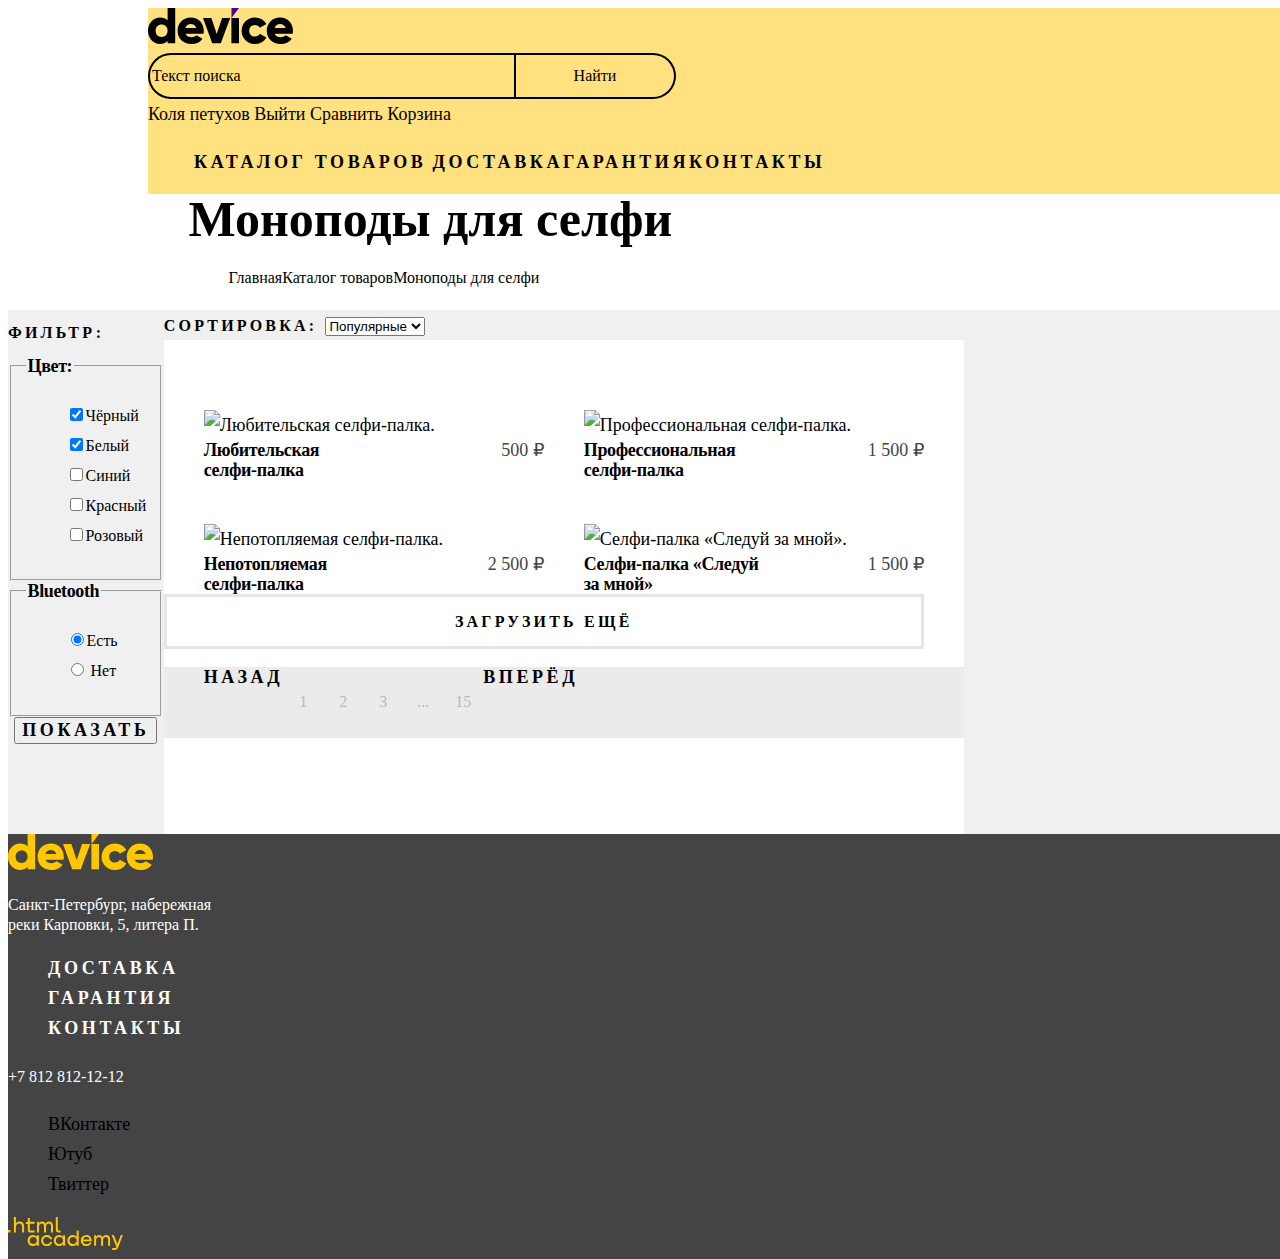
==== catalog.html @ e3b11555 "исправляет ошибки" ====
<!DOCTYPE html>
<html lang="ru">

  <head>
    <meta charset="utf-8">
    <title>HTML Academy: Девайс</title>
    <link rel="stylesheet" href="styles/styles.css">
  </head>

  <body>

    <!-- Шапка -->
    <header class="page_header container">
      <a href="#">
        <img class="navigation_page_logo" alt="Логотип Девайс." src="image/logo_device.svg" width="145" height="36">
      </a>

      <form class="search_form" action="https://echo.htmlacademy.ru/" method="post">
        <label>
          <input class="text_search" type="text" name="text_search" placeholder="Текст поиска">
        </label>
        <button class="button_search" type="submit">
          Найти
        </button>
      </form>

      <a href="#">
        Коля петухов
      </a>
      <button class="navigation_item_link" type="button">
        Выйти
      </button>
      <a href="#">
        Сравнить
      </a>
      <button class="navigation_item_link" type="button">
        Корзина
      </button>

      <!-- Навигация -->
      <nav class="navigation">
        <ul class="submenu_list">
          <li>
            <button class="catalog_button" type="button">
              Каталог товаров
            </button>
            <ul class="submenu_list_two">
              <li>
                <a href="#">
                  Виртуальная реальность
                </a>
              </li>
              <li>
                <a href="#">
                  Моноподы для cелфи
                </a>
              </li>
              <li>
                <a href="#">
                  Экшн-камеры
                </a>
              </li>
              <li>
                <a href="#">
                  Фитнес-браслеты
                </a>
              </li>
              <li>
                <a href="#">
                  Умные часы
                </a>
              </li>
              <li>
                <a href="#">
                  Квадрокоптеры
                </a>
              </li>
            </ul>
          </li>

          <li>
            <a class="submenu_item_link" href="#">
              Доставка
            </a>
          </li>

          <li>
            <a class="submenu_item_link" href="#">
              Гарантия
            </a>
          </li>

          <li>
            <a class="submenu_item_link" href="#">
              Контакты
            </a>
          </li>
        </ul>
      </nav>
    </header>

    <main class="main_conainer_catalog">
      <!-- Хлебные крошки-->
      <header class="breadcrumbs_catalog">
        <h1 class="visually_hidden">
          Каталог товаров
        </h1>
        <h2 class="title_raleway">
          Моноподы для селфи
        </h2>

        <ul class="breadcrumbs">
          <li class="breadcrumbs_item">
            <a class="breadcrumbs_item_link" href="#">
              Главная
            </a>
          </li>

          <li class="breadcrumbs_item">
            <a class="breadcrumbs_item_link" href="#">
              Каталог товаров
            </a>
          </li>

          <li class="breadcrumbs_item">
            <a class="breadcrumbs_item_link" href="#">
              Моноподы для селфи
            </a>
          </li>
        </ul>
      </header>

      <div class="flex_container">
        <section>
          <h2 class="select_sorting_title">
            Фильтр:
          </h2>
          <form action="https://echo.htmlacademy.ru/" method="get">
            <!-- Цвет -->
            <fieldset class="catalog_filter">
              <legend class="catalog_filter_title">
                Цвет:
              </legend>
              <ul class="catalog_filter_list">
                <li class="catalog_filter_item">
                  <label class="control">
                    <input type="checkbox" name="black" checked>Чёрный
                  </label>
                </li>

                <li class="catalog_filter_item">
                  <label class="control">
                    <input type="checkbox" name="white" checked>Белый
                  </label>
                </li>

                <li class="catalog_filter_item">
                  <label class="control">
                    <input type="checkbox" name="blue">Синий
                  </label>
                </li>

                <li class="catalog_filter_item">
                  <label class="control">
                    <input type="checkbox" name="red">Красный
                  </label>
                </li>

                <li class="catalog_filter_item">
                  <label class="control">
                    <input type="checkbox" name="pink">Розовый
                  </label>
                </li>
              </ul>
            </fieldset>

            <!-- Bluetooth -->
            <fieldset class="catalog_filter">
              <legend class="catalog_filter_title">
                Bluetooth
              </legend>

              <ul class="catalog_filter_list">
                <li class="catalog_filter_item">
                  <label class="control">
                    <input type="radio" name="bluetooth" value="yes" checked>Есть
                  </label>
                </li>

                <li class="catalog_filter_item">
                  <label class="control">
                    <input type="radio" name="bluetooth" value="no">
                    Нет
                  </label>
                </li>
              </ul>
            </fieldset>

            <!--кнопка-->
            <div class="button">
              <button class="button" type="submit">
                Показать
              </button>
            </div>
          </form>
        </section>

        <section class="container_sorting">
          <h2 class="visually_hidden">
            Сортировка
          </h2>
          <label class="select_sorting_title">
            Сортировка:
          </label>
          <select class="select_sorting">
            <option value="popular">
              Популярные
            </option>
            <option value="cheap ">
              Дешёвые
            </option>
            <option value="expensive">
              Дорогие
            </option>
          </select>

          <div class="background_container">
            <ul class="product_list">
              <li>
                <img class="selfie_stick_img" src="image/product_1.jpg" width="360" height="380"
                  alt="Любительская селфи-палка.">
                <br>
                <div class="container_text_product">
                  <a class="product_card_link" href="#">
                    <b>
                      Любительская
                      <br>
                      селфи-палка
                    </b>
                  </a>
                  <p class="description_price">
                    500 ₽
                  </p>
                </div>
              </li>

              <li>
                <img class="profi_selfie_stick_img" src="image/product_2.jpg" width="360" height="380"
                  alt="Профессиональная селфи-палка.">
                <br>
                <div class="container_text_product">
                  <a class="product_card_link" href="#">
                    <b>
                      Профессиональная
                      <br>
                      селфи-палка
                    </b>
                  </a>
                  <p class="description_price">
                    1 500 ₽
                  </p>
                </div>
              </li>

              <li>
                <img class="waterproof_selfie_stick_img" src="image/product_3.jpg" width="360" height="380"
                  alt="Непотопляемая селфи-палка.">
                <br>
                <div class="container_text_product">
                  <a class="product_card_link" href="#">
                    <b>
                      Непотопляемая
                      <br>
                      селфи-палка
                    </b>
                  </a>
                  <p class="description_price">
                    2 500 ₽
                  </p>
                </div>
              </li>

              <li>
                <img class="follow_selfie_stick_img" src="image/product_4.jpg" width="360" height="380"
                  alt="Селфи-палка «Следуй за мной».">
                <br>
                <div class="container_text_product">
                  <a class="product_card_link" href="#">
                    <b>
                      Селфи-палка «Следуй
                      <br>
                      за мной»
                    </b>
                  </a>
                  <p class="description_price">
                    1 500 ₽
                  </p>
                </div>
              </li>
            </ul>

            <button class="button_catalog" type="button">
              Загрузить ещё
            </button>


            <ul class="pagination">
              <li class="pagination_item">
                <a class="pagination_button pagination_button_last" href="#">
                  <span>
                    Назад
                  </span>
                </a>
              </li>
              <li class="pagination_item pagination_item_number">
                <a class="pagination_link">
                  1
                </a>
              </li>
              <li class="pagination_item pagination_item_number ">
                <a class="pagination_link" href="#">
                  2
                </a>
              </li>
              <li class="pagination_item pagination_item_number">
                <a class="pagination_link" href="#">
                  3
                </a>
              </li>
              <li class="pagination_item pagination_item_number">
                <a class="pagination_link" href="#">
                  ...
                </a>
              </li>
              <li class="pagination_item pagination_item_number">
                <a class="pagination_link" href="#">
                  15
                </a>
              </li>
              <li class="pagination_item">
                <a class="pagination_button pagination_button_next" href="#">
                  <span>
                    Вперёд
                  </span>
                </a>
              </li>
            </ul>
          </div>
        </section>
      </div>
    </main>

    <footer class="footer">
      <a href="#">
        <img class="navigation_page_logo" alt="Логотип Девайс." src="image/logo_device_footer.svg" width="145"
          height="36">
      </a>
      <section>
        <h2 class="visually_hidden">
          Местоположение
        </h2>
        <p class="contacts_address">
          Санкт-Петербург, набережная
          <br>
          реки Карповки, 5, литера П.
        </p>
      </section>

      <section>
        <h2 class="visually_hidden">
          Навигация
        </h2>
        <ul class="footer_list">
          <li>
            <a class="footer_navigation_link" href="#">
              Доставка
            </a>
          </li>
          <li>
            <a class="footer_navigation_link" href="#">
              Гарантия
            </a>
          </li>
          <li>
            <a class="footer_navigation_link" href="#">
              Контакты
            </a>
          </li>
        </ul>
      </section>

      <section>
        <h2 class="visually_hidden">
          Телефон
        </h2>
        <address>
          <a class="contacts_address" href="tel:+78128121212">
            +7 812 812-12-12
          </a>
        </address>
      </section>

      <section class="footer_social">
        <h2 class="visually_hidden">
          Социальные сети
        </h2>
        <ul class="social_list">
          <li>
            <a href="#">
              <span>
                ВКонтакте
              </span>
            </a>
          </li>

          <li>
            <a href="#">
              <span>
                Ютуб
              </span>
            </a>
          </li>

          <li>
            <a href="#">
              <span>
                Твиттер
              </span>
            </a>
          </li>
        </ul>
      </section>

      <section class="footer_logo">
        <h2 class="visually_hidden">
          Логотип html академии
        </h2>
        <a class="footer_logo_link" href="https://htmlacademy.ru/">
          <svg width="115" height="33" viewBox="0 0 115 33" fill="none" xmlns="http://www.w3.org/2000/svg">
            <path
              d="M0 12.9v2.6h2.5v-2.6H0ZM11.6 4.5c-1.6 0-2.8.7-3.6 1.7h-.1V0h-2v15.5h2v-5.3c0-2.1 1.3-3.6 3.3-3.6 1.8 0 2.9 1.4 2.9 3.2v5.7h2V9.4c.1-3-1.8-4.9-4.5-4.9ZM26.6 4.8h-4.8V1.1h-2v3.8h-1.9v2h1.9v6c0 1.7 1 2.7 2.7 2.7h4.1v-2h-3.7c-.7 0-1.1-.4-1.1-1.1V6.8h4.8v-2ZM41.1 4.6c-1.6 0-2.9.8-3.5 2.1h-.1a3.7 3.7 0 0 0-3.4-2.1c-1.4 0-2.5.8-3.1 1.8h-.1V4.8H29v10.6h2V10c0-2 1-3.5 2.6-3.5 1.5 0 2.4 1 2.4 2.6v6.3h2V9.8c0-2.4 1.4-3.3 2.6-3.3 1.5 0 2.4 1 2.4 2.6v6.3h2V8.9c.1-2.5-1.4-4.3-3.9-4.3ZM47.8 12.7c0 1.7 1 2.7 2.8 2.7h2v-2h-1.7c-.7 0-1.1-.4-1.1-1.1V0h-2v12.7ZM28.9 19.7a4.9 4.9 0 0 0-3.9-1.8c-3.1 0-5.4 2.3-5.4 5.6s2.3 5.6 5.4 5.6c1.8 0 3-.8 3.8-1.9h.1v1.6h2V18.2h-2v1.5Zm-3.6 7.4a3.5 3.5 0 0 1-3.6-3.6c0-2 1.4-3.6 3.6-3.6s3.6 1.6 3.6 3.6c0 1.9-1.4 3.6-3.6 3.6ZM44.2 22c-.5-2.4-2.6-4.1-5.4-4.1a5.4 5.4 0 0 0-5.6 5.6c0 3.1 2.2 5.6 5.6 5.6 2.8 0 4.9-1.8 5.4-4.2h-2.1a3.4 3.4 0 0 1-3.3 2.3 3.5 3.5 0 0 1-3.6-3.6c0-2 1.4-3.6 3.6-3.6 1.6 0 2.8 1 3.3 2.2h2.1V22ZM55.1 19.7a4.9 4.9 0 0 0-3.9-1.8c-3.1 0-5.4 2.3-5.4 5.6s2.3 5.6 5.4 5.6c1.8 0 3-.8 3.8-1.9h.1v1.6h2V18.2h-2v1.5Zm-3.6 7.4a3.5 3.5 0 0 1-3.6-3.6c0-2 1.4-3.6 3.6-3.6s3.6 1.6 3.6 3.6c0 1.9-1.5 3.6-3.6 3.6ZM68.7 19.8a5 5 0 0 0-3.9-1.9c-3.1 0-5.4 2.3-5.4 5.6s2.2 5.6 5.4 5.6c1.7 0 3-.8 3.8-1.8h.1v1.5h2V13.4h-2v6.4Zm-3.6 7.3a3.5 3.5 0 0 1-3.6-3.6c0-2 1.4-3.6 3.6-3.6s3.6 1.6 3.6 3.6c-.1 2-1.5 3.6-3.6 3.6ZM78.3 17.9a5.4 5.4 0 0 0-5.5 5.6c0 3 2.1 5.6 5.5 5.6 2.5 0 4.5-1.3 5.2-3.6h-2.1c-.5 1-1.6 1.6-3 1.6-1.9 0-3.3-1.3-3.4-2.9h8.8c.2-3.6-2-6.3-5.5-6.3Zm0 1.9c1.7 0 3 1 3.3 2.6h-6.5a3.2 3.2 0 0 1 3.2-2.6ZM98.2 17.9a4 4 0 0 0-3.6 2h-.1c-.6-1.2-1.8-2-3.4-2-1.4 0-2.5.7-3.1 1.8v-1.5h-1.9v10.6h2v-5.4c0-2 1-3.4 2.6-3.5 1.5 0 2.4 1 2.4 2.6v6.3h2v-5.6c0-2.4 1.4-3.3 2.6-3.3 1.5 0 2.4 1 2.4 2.6v6.3h2v-6.5c.1-2.6-1.4-4.4-3.9-4.4ZM109.4 27l-3.6-8.9h-2.2l4.8 11.6c-.3.9-.7 1.2-1.7 1.2h-2.5v2h2.5c1.8 0 2.8-.8 3.5-2.6l4.7-12.2h-2.1l-3.4 8.9Z"
              fill="#FFC700" />
          </svg>
        </a>
      </section>
    </footer>
  </body>

</html>
---- styles/styles.css ----
@font-face {
  font-family: "Rubik";
  font-style: normal;
  font-weight: 400;
  src: url("../fonts/rubik-400.woff2") format("woff2");
  font-display: swap;
}

@font-face {
  font-family: "Rubik";
  font-style: normal;
  font-weight: 700;
  src: url("../fonts/rubik-700.woff2") format("woff2");
  font-display: swap;
}

@font-face {
  font-family: "Raleway";
  font-style: normal;
  font-weight: 800;
  src: url("../fonts/raleway-800.woff2") format("woff2");
  font-display: swap;
}

.visually_hidden {
  position: absolute;
  width: 1px;
  height: 1px;
  margin: -1px;
  padding: 0;
  border: 0;
  clip: rect(0 0 0 0);
  overflow: hidden;
}

html {
  height: 100%;
}

body {
  min-width: 1440px;
  font-family: "Rubik";
  font-style: normal;
  font-size: 18px;
  line-height: 30px;
  color: #000000;
  background-color: #FFFFFF;
}

a {
  text-decoration: none;
  color: #000000;
}

.title_raleway {
  font-family: 'Raleway';
  font-style: normal;
  font-weight: 800;
  font-size: 50px;
  line-height: 50px;
  margin: 0;
}

.title_rubik {
  font-family: 'Rubik';
  font-style: normal;
  font-weight: 700;
  font-size: 24px;
  line-height: 30px;
  color: #444444;
}

.container {
  max-width: 1160px;
  margin: 0 auto;
  width: 100%;
}

.main_container_catalog {
  width: 1440px;
  margin: 0 auto;
}

.breadcrumbs_catalog {
  width: 1079px;
  margin: 0 auto;
}

/*Шапка */
.page_header {
  background-color: #FFE17F;
  min-height: 186px;
}

.text_search {
  font-family: 'Rubik';
  font-style: normal;
  font-weight: 400;
  font-size: 16px;
  line-height: 20px;
}

.button_search {
  font-family: 'Rubik';
  font-style: normal;
  font-weight: 400;
  font-size: 16px;
  line-height: 20px;
  width: 160px;
  height: 46px;
  background-color: #FFE17F;
  border: 2px solid #000000;
  border-radius: 0 50px 50px 0;
  border-left: none;

}

.navigation_list {
  display: flex;
  list-style-type: none;
}

.navigation_item_link {
  font-family: 'Rubik';
  font-style: normal;
  font-weight: 400;
  font-size: 18px;
  line-height: 30px;
  padding: 0;
  border: none;
  background-color: #FFE17F;
  margin: 0;
  position: relative;
}

.icon_login::before {
  position: absolute;
  width: 13px;
  height: 12px;
  content: "";
  background-image: url("../image/login.svg");
  background-repeat: no-repeat;
  background-position: center;
}

.icon_compare::before {
  position: absolute;
  width: 13px;
  height: 12px;
  content: "";
  background-image: url("../image/compare.svg");
  background-repeat: no-repeat;
  background-position: center;
}

.basket::before {
  position: absolute;
  width: 13px;
  height: 12px;
  content: "";
  background-image: url("../image/basket.svg");
  background-repeat: no-repeat;
  background-position: center;
}

.search_form {
  display: flex;
}

.text_search {
  width: 360px;
  height: 40px;
  border: 2px solid #000000;
  border-radius: 50px 0 0 50px;
  background-color: #FFE17F;
}

.text_search::placeholder {
  color: #000000;
}

/* Подменю шапки */
.submenu_list {
  list-style-type: none;
  display: flex;
}

.submenu_item_link {
  font-family: 'Raleway';
  font-style: normal;
  font-weight: 800;
  font-size: 18px;
  line-height: 21px;
  letter-spacing: 0.2em;
  text-transform: uppercase;
}

.catalog_button {
  font-family: 'Raleway';
  font-style: normal;
  font-weight: 800;
  font-size: 18px;
  line-height: 21px;
  letter-spacing: 0.2em;
  text-transform: uppercase;
  border: none;
  background-color: #FFE17F;
}

.submenu_list_two {
  display: none;
  font-family: 'Rubik';
  font-style: normal;
  font-weight: 400;
  font-size: 16px;
  line-height: 18px;
}

/* Кнопки */
.button {
  font-family: 'Raleway';
  font-style: normal;
  font-weight: 800;
  font-size: 18px;
  line-height: 21px;
  text-align: center;
  letter-spacing: 0.2em;
  text-transform: uppercase;
}

/* Слайдер */

.title_slide {
  max-width: 545px;
}

.slider_button_previous {
  width: 20px;
  height: 60px;
  background-image: url("../image/arrow.svg");
  background-repeat: no-repeat;
  background-position: center;
  border: none;
  background-color: #FFFFFF;
}

.slider_button_next {
  width: 20px;
  height: 60px;
  background-image: url("../image/arrow.svg");
  background-repeat: no-repeat;
  background-position: center;
  border: none;
  background-color: #FFFFFF;
  transform: rotate(180deg);
}

.fitness_watch_slide,
.monopods_slide {
  display: none;
}

.number_slide {
  font-family: 'Rubik';
  font-style: normal;
  font-weight: 700;
  font-size: 180px;
  line-height: 30px;
}


.indicators {
  font-family: 'Rubik';
  font-style: normal;
  font-weight: 400;
  font-size: 36px;
  line-height: 30px;
}

.submenu_products {
  list-style-type: none;
  display: grid;
  grid-template-columns: repeat(6, 1fr);
  gap: 40px;
  padding: 0;
}

.submenu_products_link::before {
  content: "";
  position: absolute;
  left: 0;
  top: 0;
  width: 160px;
  height: 160px;
  background-color: #FFE17F;
}

/* Картинки ссылок подменю */
.virtual_reality::before {
  background-image: url("../image/virtual_reality.svg");
  background-repeat: no-repeat;
  background-position: center;
}

.monopods::before {
  background-image: url("../image/monopods.svg");
  background-repeat: no-repeat;
  background-position: bottom;
}

.action_camera::before {
  background-image: url("../image/action_camera.svg");
  background-repeat: no-repeat;
  background-position: center;
}

.fitness_bracelet::before {
  background-image: url("../image/fitness_bracelet.svg");
  background-repeat: no-repeat;
  background-position: center;
}

.smart_watch::before {
  background-image: url("../image/smart_watches.svg");
  background-repeat: no-repeat;
  background-position: center;
}

.quadrocopters::before {
  background-image: url("../image/quadrocopters.svg");
  background-repeat: no-repeat;
  background-position: center;
}

.section_submenu_products {
  padding: 140px 70px;
}

.submenu_products_link {
  font-family: 'Raleway';
  font-style: normal;
  font-weight: 800;
  font-size: 18px;
  line-height: 24px;
  letter-spacing: -0.02em;
  margin: 0;
  padding: 0;
  width: 160px;
  display: block;
  position: relative;
  padding-top: 193px;
}

.time_list {
  list-style-type: none;
}

/* Описание */
.description {
  max-width: 560px;
  color: #444444;
}

.container_delivery {
  margin: 0 auto;
  width: 1160px;
  position: relative;
}

.button_delivery {
  font-family: 'Raleway';
  font-style: normal;
  font-weight: 800;
  font-size: 20px;
  line-height: 23px;
  text-align: center;
  letter-spacing: 0.2em;
  text-transform: uppercase;
  display: flex;
  justify-content: center;
  align-items: center;
  width: 1160px;
  height: 100px;
  background-color: #F0F0F0;
  border: none;
}

.transport_item {
  font-family: 'Rubik';
  font-style: normal;
  font-weight: 700;
  font-size: 18px;
  line-height: 20px;
  letter-spacing: -0.02em;
}

.tab_container {
  display: flex;
  width: 1440px;
  min-height: 289px;
  margin: 0 auto;
  position: relative;
}

.tab_container::before {
  content: "";
  width: 1440px;
  height: 289px;
  background-color: #F0F0F0;
  position: absolute;
  z-index: -1;
  top: 40px
}

.tab_links_delivery {
  display: block;
  padding-right: 120px;
  padding-left: 14px;
  padding-top: 10px;
  padding-bottom: 10px;
  background-color: #000000;
  color: #FFE17F;
  border: none;
}

.tab_links {
  border: none;
}

.button_delivery::after {
  content: "";
  width: 125px;
  height: 100px;
  z-index: 1;
  background: #FFE17F;
  position: absolute;
  left: 0;
  background-image: url("../image/car.svg");
  background-repeat: no-repeat;
  background-position: center;
}

/* О нас */
.flex_info {
  display: flex;
  justify-content: space-between;
  width: 1160px;
  margin: 0 auto;
}

/* Подписаться на рассылку */
.section_subscribe {
  display: flex;
  flex-wrap: wrap;
  background-color: #F0F0F0;
  padding-top: 64px;
  padding-bottom: 56px;
  width: 1440px;
  margin: 0 auto;
  position: relative;
}

/* Форма */
.form_email {
  display: flex;
}

.input_email {
  font-family: 'Rubik';
  font-style: normal;
  font-weight: 400;
  font-size: 18px;
  line-height: 30px;
  color: #444444;
  opacity: 0.5;
  width: 500px;
  height: 52px;
  border: none;
  border-bottom: 3px solid #C4C4C4;
  background-color: #F0F0F0;
  padding-left: 16px;
}

.button_subscribe {
  font-family: 'Raleway';
  font-style: normal;
  font-weight: 800;
  font-size: 18px;
  line-height: 21px;
  letter-spacing: 0.2em;
  text-transform: uppercase;
  width: 253px;
  height: 57px;
  border: 3px solid #C4C4C4;
}

/* Подвал */
.footer_list {
  list-style-type: none;
}

.social_list {
  list-style-type: none;
}

.footer {
  width: 1440px;
  margin: 0 auto;
  background-color: #444444;
}

.contacts_address {
  font-family: 'Rubik';
  font-style: normal;
  font-weight: 400;
  font-size: 16px;
  line-height: 20px;
  color: #FFFFFF;
}

.footer_navigation_link {
  font-family: 'Raleway';
  font-style: normal;
  font-weight: 800;
  font-size: 18px;
  line-height: 21px;
  letter-spacing: 0.2em;
  text-transform: uppercase;
  color: #FFFFFF;
}

/* Хлебные крошки */
.breadcrumbs {
  list-style-type: none;
  display: flex;
}

.breadcrumbs_item_link {
  font-family: 'Rubik';
  font-style: normal;
  font-weight: 400;
  font-size: 16px;
  line-height: 19px;
}

.flex_container {
  display: flex;
  background-color: #F0F0F0;
}

.background_container {
  padding-bottom: 78px;
  background-color: #FFFFFF;
}

.product_list {
  list-style-type: none;
  display: grid;
  grid-template-columns: repeat(2, 1fr);
  grid-template-rows: repeat(2, 1fr);
  grid-column-gap: 40px;
  grid-row-gap: 44px;
  padding-top: 70px;
  padding-right: 40px;
  margin: 0;
}

.container_text_product {
  display: flex;
  justify-content: space-between;
}

/* Заголовки секций */
.select_sorting_title {
  font-family: 'Raleway';
  font-style: normal;
  font-weight: 800;
  font-size: 16px;
  line-height: 19px;
  letter-spacing: 0.2em;
  text-transform: uppercase;
}

/* Заголовки чекбоксов */
.catalog_filter_title {
  font-family: 'Rubik';
  font-style: normal;
  font-weight: 700;
  font-size: 18px;
  line-height: 20px;
  letter-spacing: -0.02em;
}

.catalog_filter_list {
  list-style-type: none;
}

/* Чекбоксы */
.control {
  font-family: 'Rubik';
  font-style: normal;
  font-weight: 400;
  font-size: 16px;
  line-height: 19px;
}

.product_card_link {
  font-family: 'Rubik';
  font-style: normal;
  font-weight: 700;
  font-size: 18px;
  line-height: 20px;
  letter-spacing: -0.02em;
}

.description_price {
  font-family: 'Rubik';
  font-style: normal;
  font-weight: 400;
  font-size: 18px;
  line-height: 21px;
  color: #444444;
  margin-top: 0;
}

.button_catalog {
  font-family: 'Raleway';
  font-style: normal;
  font-weight: 800;
  font-size: 16px;
  line-height: 19px;
  letter-spacing: 0.2em;
  text-transform: uppercase;
  width: 760px;
  min-height: 55px;
  border: 3px solid #E5E5E5;
  background-color: #FFFFFF;
}

.pagination_button {
  font-family: 'Raleway';
  font-style: normal;
  font-weight: 800;
  font-size: 18px;
  line-height: 21px;
  display: flex;
  align-items: center;
  letter-spacing: 0.2em;
  text-transform: uppercase;
}

.pagination_link {
  font-family: 'Rubik';
  font-style: normal;
  font-weight: 400;
  font-size: 16px;
  line-height: 20px;
  text-align: center;
  color: #444444;
  opacity: 0.3;
}

.pagination {
  list-style-type: none;
  display: flex;
  flex-wrap: wrap;
  width: 760px;
  min-height: 71px;
  background: #EBEBEB;
}

.pagination_item_number {
  display: flex;
  justify-content: center;
  width: 40px;
  height: 40px;
  padding-top: 25px;
}
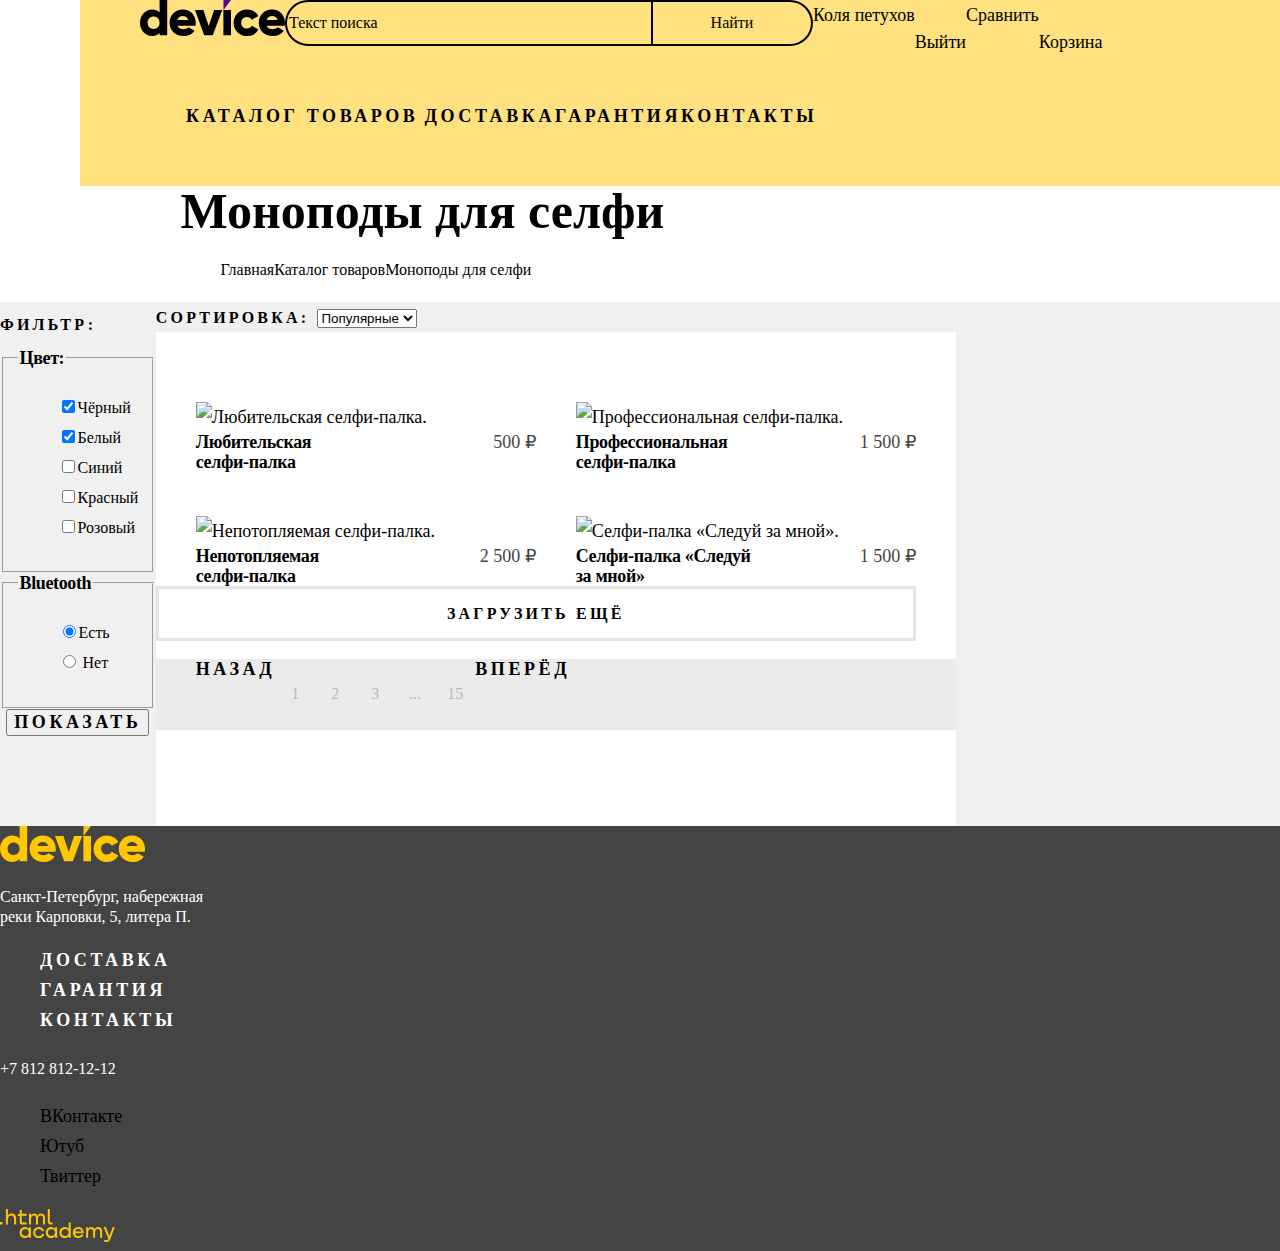
==== commit fef805fd: "добавляет стили" ====
--- a/catalog.html
+++ b/catalog.html
@@ -99,7 +99,7 @@
       </nav>
     </header>
 
-    <main class="main_conainer_catalog">
+    <main class="main_conainer_catalog main_container">
       <!-- Хлебные крошки-->
       <header class="breadcrumbs_catalog">
         <h1 class="visually_hidden">
--- a/styles/styles.css
+++ b/styles/styles.css
@@ -38,6 +38,10 @@
 }
 
 body {
+  margin: 0;
+  display: flex;
+  flex-direction: column;
+  min-height: 100%;
   min-width: 1440px;
   font-family: "Rubik";
   font-style: normal;
@@ -45,6 +49,10 @@
   line-height: 30px;
   color: #000000;
   background-color: #FFFFFF;
+}
+
+.main_container{
+  flex-grow: 1;
 }
 
 a {
@@ -88,8 +96,12 @@
 
 /*Шапка */
 .page_header {
+  display: flex;
+  flex-wrap: wrap;
   background-color: #FFE17F;
   min-height: 186px;
+  padding-left: 60px;
+  padding-right: 60px;
 }
 
 .text_search {
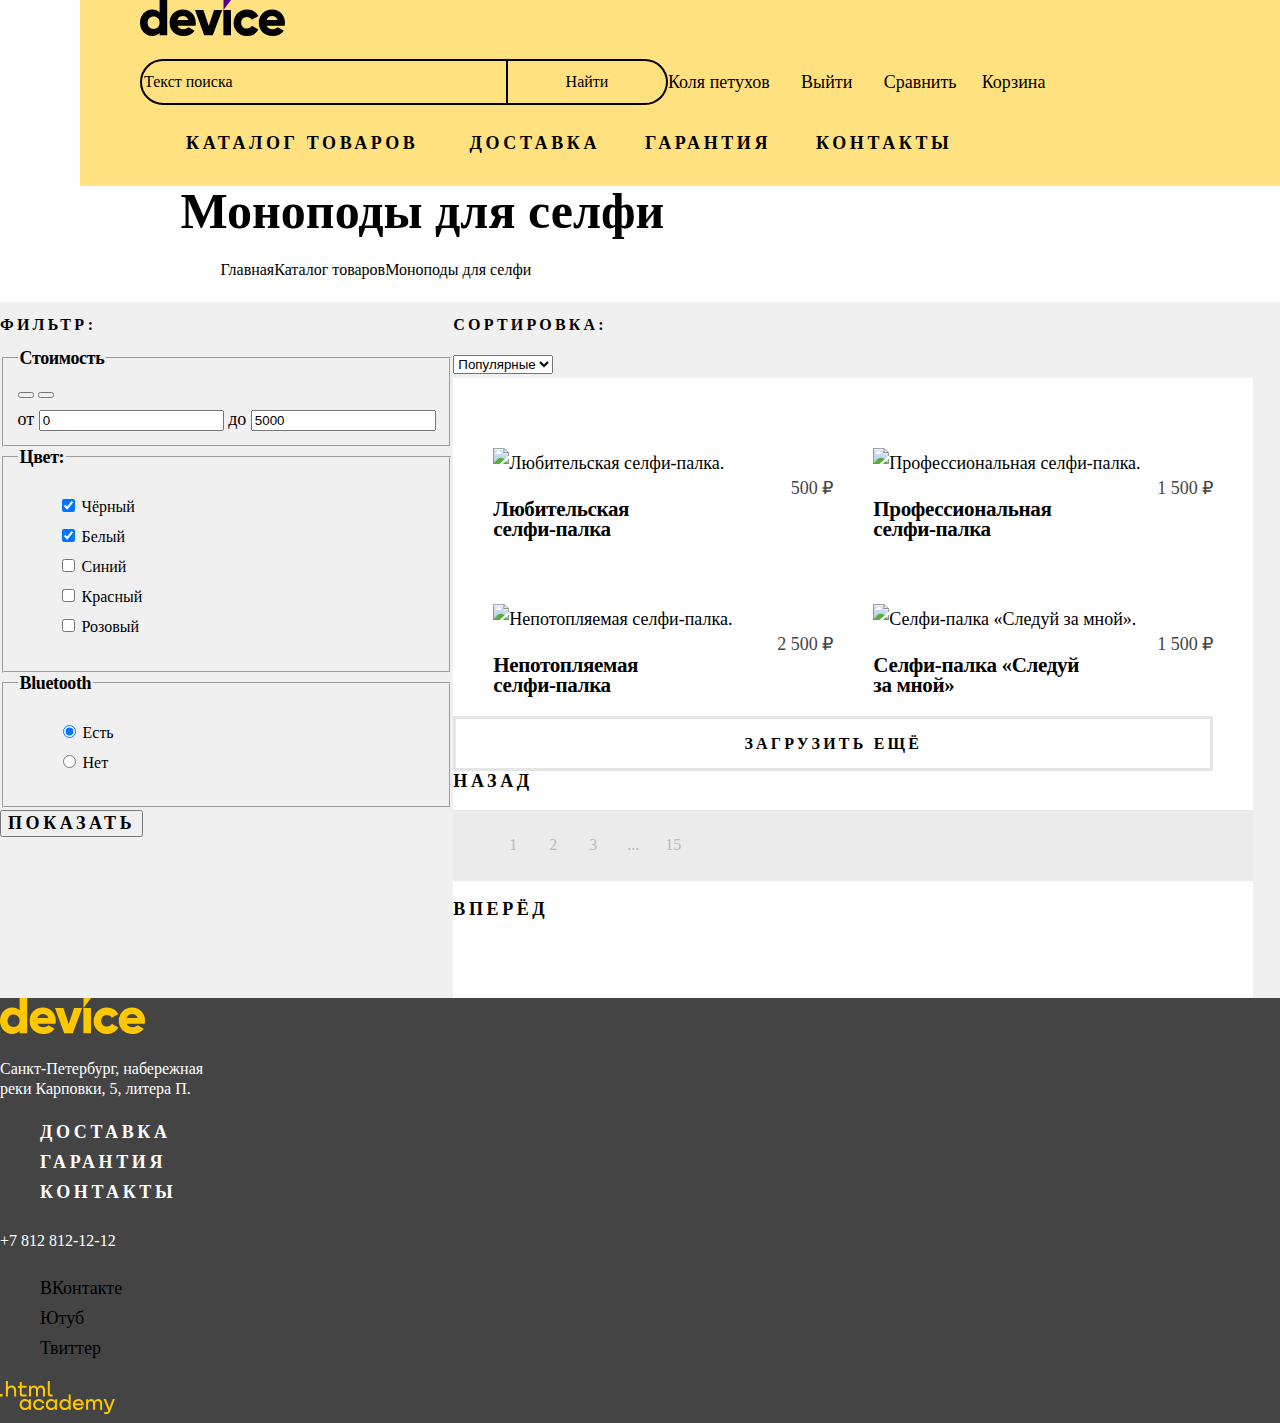
==== commit c11ad99a: "добавляет стили" ====
--- a/catalog.html
+++ b/catalog.html
@@ -14,16 +14,18 @@
       <a href="#">
         <img class="navigation_page_logo" alt="Логотип Девайс." src="image/logo_device.svg" width="145" height="36">
       </a>
-
+      <div class="header_user_bar">
       <form class="search_form" action="https://echo.htmlacademy.ru/" method="post">
-        <label>
+        <label class="visually_hidden" for="text_search">
+          Поиск по сайту.
+        </label>
           <input class="text_search" type="text" name="text_search" placeholder="Текст поиска">
-        </label>
         <button class="button_search" type="submit">
           Найти
         </button>
       </form>
 
+      <div class="user_bar_container">
       <a href="#">
         Коля петухов
       </a>
@@ -36,6 +38,8 @@
       <button class="navigation_item_link" type="button">
         Корзина
       </button>
+    </div>
+      </div>
 
       <!-- Навигация -->
       <nav class="navigation">
@@ -78,19 +82,19 @@
             </ul>
           </li>
 
-          <li>
+          <li class="submenu_item">
             <a class="submenu_item_link" href="#">
               Доставка
             </a>
           </li>
 
-          <li>
+          <li class="submenu_item">
             <a class="submenu_item_link" href="#">
               Гарантия
             </a>
           </li>
 
-          <li>
+          <li class="submenu_item">
             <a class="submenu_item_link" href="#">
               Контакты
             </a>
@@ -136,6 +140,38 @@
             Фильтр:
           </h2>
           <form action="https://echo.htmlacademy.ru/" method="get">
+            <!-- стоимость -->
+            <fieldset class="catalog_filter">
+              <legend class="catalog_filter_title">
+                Стоимость
+              </legend>
+              <div class="range">
+                <div class="range_scale">
+                  <div class="range_bar" style="left: 0; width: 119px">
+                    <button class="range_toggle toggle_min" type="button">
+                      <span class="visually_hidden">
+                        Изменить минимальную цену.
+                      </span>
+                    </button>
+                    <button class="range_toggle toggle_max" type="button">
+                      <span class="visually_hidden">
+                        Изменить максимальную цену.
+                      </span>
+                    </button>
+                  </div>
+                </div>
+                <div class="range_wrapper_inputs">
+                  <label class="catalog_filter_label range_input_from" style="left: 0">
+                    от
+                    <input class="range_input" type="number" value="0" name="min_price" />
+                  </label>
+                  <label class="catalog_filter_label range_input_to" style="left: 119px">
+                    до
+                    <input class="range_input" type="number" value="5000" name="max_price" />
+                  </label>
+                </div>
+              </div>
+            </fieldset>
             <!-- Цвет -->
             <fieldset class="catalog_filter">
               <legend class="catalog_filter_title">
@@ -144,31 +180,36 @@
               <ul class="catalog_filter_list">
                 <li class="catalog_filter_item">
                   <label class="control">
-                    <input type="checkbox" name="black" checked>Чёрный
-                  </label>
-                </li>
-
-                <li class="catalog_filter_item">
-                  <label class="control">
-                    <input type="checkbox" name="white" checked>Белый
-                  </label>
-                </li>
-
-                <li class="catalog_filter_item">
-                  <label class="control">
-                    <input type="checkbox" name="blue">Синий
-                  </label>
-                </li>
-
-                <li class="catalog_filter_item">
-                  <label class="control">
-                    <input type="checkbox" name="red">Красный
-                  </label>
-                </li>
-
-                <li class="catalog_filter_item">
-                  <label class="control">
-                    <input type="checkbox" name="pink">Розовый
+                    <input type="checkbox" value="black" checked>
+                    Чёрный
+                  </label>
+                </li>
+
+                <li class="catalog_filter_item">
+                  <label class="control">
+                    <input type="checkbox" name="color" value="white" checked>
+                    Белый
+                  </label>
+                </li>
+
+                <li class="catalog_filter_item">
+                  <label class="control">
+                    <input type="checkbox" name="color" value="blue">
+                    Синий
+                  </label>
+                </li>
+
+                <li class="catalog_filter_item">
+                  <label class="control">
+                    <input type="checkbox" name="color" value="red">
+                    Красный
+                  </label>
+                </li>
+
+                <li class="catalog_filter_item">
+                  <label class="control">
+                    <input type="checkbox" name="color" value="pink">
+                    Розовый
                   </label>
                 </li>
               </ul>
@@ -183,7 +224,8 @@
               <ul class="catalog_filter_list">
                 <li class="catalog_filter_item">
                   <label class="control">
-                    <input type="radio" name="bluetooth" value="yes" checked>Есть
+                    <input type="radio" name="bluetooth" value="yes" checked>
+                    Есть
                   </label>
                 </li>
 
@@ -197,21 +239,17 @@
             </fieldset>
 
             <!--кнопка-->
-            <div class="button">
+
               <button class="button" type="submit">
                 Показать
               </button>
-            </div>
           </form>
         </section>
 
         <section class="container_sorting">
-          <h2 class="visually_hidden">
-            Сортировка
+          <h2 class="select_sorting_title">
+            Сортировка:
           </h2>
-          <label class="select_sorting_title">
-            Сортировка:
-          </label>
           <select class="select_sorting">
             <option value="popular">
               Популярные
@@ -224,23 +262,35 @@
             </option>
           </select>
 
+          <div class="card_toggle">
+            <a class="card_toggle_sorting card_toggle_up" href="#">
+              <span class="visually_hidden">
+                Показать от меньшего к большему
+              </span>
+            </a>
+            <a class="card_toggle_sorting card_toggle_down" href="#">
+              <span class="visually_hidden">
+                Показать от большего к меньшему
+              </span>
+            </a>
+          </div>
+
           <div class="background_container">
             <ul class="product_list">
               <li>
                 <img class="selfie_stick_img" src="image/product_1.jpg" width="360" height="380"
                   alt="Любительская селфи-палка.">
-                <br>
                 <div class="container_text_product">
                   <a class="product_card_link" href="#">
-                    <b>
+                    <h3 class="product_title">
                       Любительская
                       <br>
                       селфи-палка
-                    </b>
+                    </h3>
                   </a>
-                  <p class="description_price">
+                  <span class="description_price">
                     500 ₽
-                  </p>
+                  </span>
                 </div>
               </li>
 
@@ -250,51 +300,49 @@
                 <br>
                 <div class="container_text_product">
                   <a class="product_card_link" href="#">
-                    <b>
+                    <h3 class="product_title">
                       Профессиональная
                       <br>
                       селфи-палка
-                    </b>
+                    </h3>
                   </a>
-                  <p class="description_price">
+                  <span class="description_price">
                     1 500 ₽
-                  </p>
+                  </span>
                 </div>
               </li>
 
               <li>
                 <img class="waterproof_selfie_stick_img" src="image/product_3.jpg" width="360" height="380"
                   alt="Непотопляемая селфи-палка.">
-                <br>
                 <div class="container_text_product">
                   <a class="product_card_link" href="#">
-                    <b>
+                    <h3 class="product_title">
                       Непотопляемая
                       <br>
                       селфи-палка
-                    </b>
+                    </h3>
                   </a>
-                  <p class="description_price">
+                  <span class="description_price">
                     2 500 ₽
-                  </p>
+                  </span>
                 </div>
               </li>
 
               <li>
                 <img class="follow_selfie_stick_img" src="image/product_4.jpg" width="360" height="380"
                   alt="Селфи-палка «Следуй за мной».">
-                <br>
                 <div class="container_text_product">
                   <a class="product_card_link" href="#">
-                    <b>
+                    <h3 class="product_title">
                       Селфи-палка «Следуй
                       <br>
                       за мной»
-                    </b>
+                    </h3>
                   </a>
-                  <p class="description_price">
+                  <span class="description_price">
                     1 500 ₽
-                  </p>
+                  </span>
                 </div>
               </li>
             </ul>
@@ -304,14 +352,10 @@
             </button>
 
 
-            <ul class="pagination">
-              <li class="pagination_item">
                 <a class="pagination_button pagination_button_last" href="#">
-                  <span>
                     Назад
-                  </span>
-                </a>
-              </li>
+                </a>
+              <ul class="pagination">
               <li class="pagination_item pagination_item_number">
                 <a class="pagination_link">
                   1
@@ -328,23 +372,20 @@
                 </a>
               </li>
               <li class="pagination_item pagination_item_number">
-                <a class="pagination_link" href="#">
+                <span class="pagination_link">
                   ...
-                </a>
+                </span>
               </li>
               <li class="pagination_item pagination_item_number">
                 <a class="pagination_link" href="#">
                   15
                 </a>
               </li>
-              <li class="pagination_item">
+            </ul>
+
                 <a class="pagination_button pagination_button_next" href="#">
-                  <span>
                     Вперёд
-                  </span>
-                </a>
-              </li>
-            </ul>
+                </a>
           </div>
         </section>
       </div>
--- a/styles/styles.css
+++ b/styles/styles.css
@@ -127,6 +127,29 @@
 
 }
 
+.header_user_bar{
+  display: flex;
+  width: 1040px;
+  align-items: center;
+}
+
+.navigation{
+  display: flex;
+  width: 1040px;
+}
+
+.navigation_item_link{
+  min-width: 105px;
+  padding-left: 26px;
+  padding-top: 5px;
+  padding-bottom: 5px;
+  padding-right: 0;
+}
+
+.icon_login{
+  padding-right: 150px;
+}
+
 .navigation_list {
   display: flex;
   list-style-type: none;
@@ -198,6 +221,7 @@
 }
 
 .submenu_item_link {
+  min-width: 130px;
   font-family: 'Raleway';
   font-style: normal;
   font-weight: 800;
@@ -205,6 +229,10 @@
   line-height: 21px;
   letter-spacing: 0.2em;
   text-transform: uppercase;
+}
+
+.submenu_item:not(:first-child){
+  margin-left: 45px;
 }
 
 .catalog_button {
@@ -241,10 +269,39 @@
 }
 
 /* Слайдер */
+.slide {
+  display: grid;
+  grid-template-columns: repeat(2, 1fr);
+gap: 40px;
+  }
+
 
 .title_slide {
   max-width: 545px;
-}
+  margin: 0;
+  margin-bottom: 30px;
+}
+
+.description_slide{
+  max-width: 560px;
+  margin-bottom: 50px;
+
+}
+
+.flex_slide_container{
+  display: flex;
+  flex-wrap: wrap;
+}
+
+.button_slider{
+  margin-right: 264px;
+}
+
+.advantages_list{
+  margin-top: 50px;
+  display: flex;
+}
+
 
 .slider_button_previous {
   width: 20px;
@@ -338,7 +395,7 @@
   background-position: center;
 }
 
-.quadrocopters::before {
+.drones::before {
   background-image: url("../image/quadrocopters.svg");
   background-repeat: no-repeat;
   background-position: center;
@@ -363,19 +420,17 @@
   padding-top: 193px;
 }
 
-.time_list {
-  list-style-type: none;
-}
-
 /* Описание */
 .description {
   max-width: 560px;
   color: #444444;
+margin: 0;
 }
 
 .container_delivery {
+  width: 1160px;
   margin: 0 auto;
-  width: 1160px;
+  padding: 70px 0 70px 0 ;
   position: relative;
 }
 
@@ -404,6 +459,10 @@
   font-size: 18px;
   line-height: 20px;
   letter-spacing: -0.02em;
+}
+
+.transport_item:not(:last-child){
+  margin-bottom: 18px;
 }
 
 .tab_container {
@@ -454,10 +513,34 @@
 
 /* О нас */
 .flex_info {
-  display: flex;
-  justify-content: space-between;
-  width: 1160px;
-  margin: 0 auto;
+    display: grid;
+    grid-template-columns: 520px 532px;
+    grid-template-rows: 1fr;
+    gap: 108px;
+    width: 1160px;
+margin: 0 auto;
+padding: 0 0 70px 0;
+}
+
+.title_about_us{
+  margin: 48px 0 48px 0;
+}
+
+.description_about_us{
+  margin-bottom: 30px;
+}
+
+.title_contacts{
+  margin: 0;
+  margin-top: 30px;
+  margin-bottom: 15px;
+}
+
+.about_us_list {
+  padding: 0;
+  margin: 0;
+  margin-bottom: 30px;
+  list-style-type: none;
 }
 
 /* Подписаться на рассылку */
@@ -470,6 +553,21 @@
   width: 1440px;
   margin: 0 auto;
   position: relative;
+  padding: 64px 140px 56px 146px;
+}
+
+.title_subscribe{
+  margin: 0 252px 144px 0
+}
+
+.description_subscribe{
+  margin-top: 10px;
+}
+
+.check_mark{
+  min-width: 160px;
+  margin-left: 188px;
+  padding: 13px 0 13px 0;
 }
 
 /* Форма */
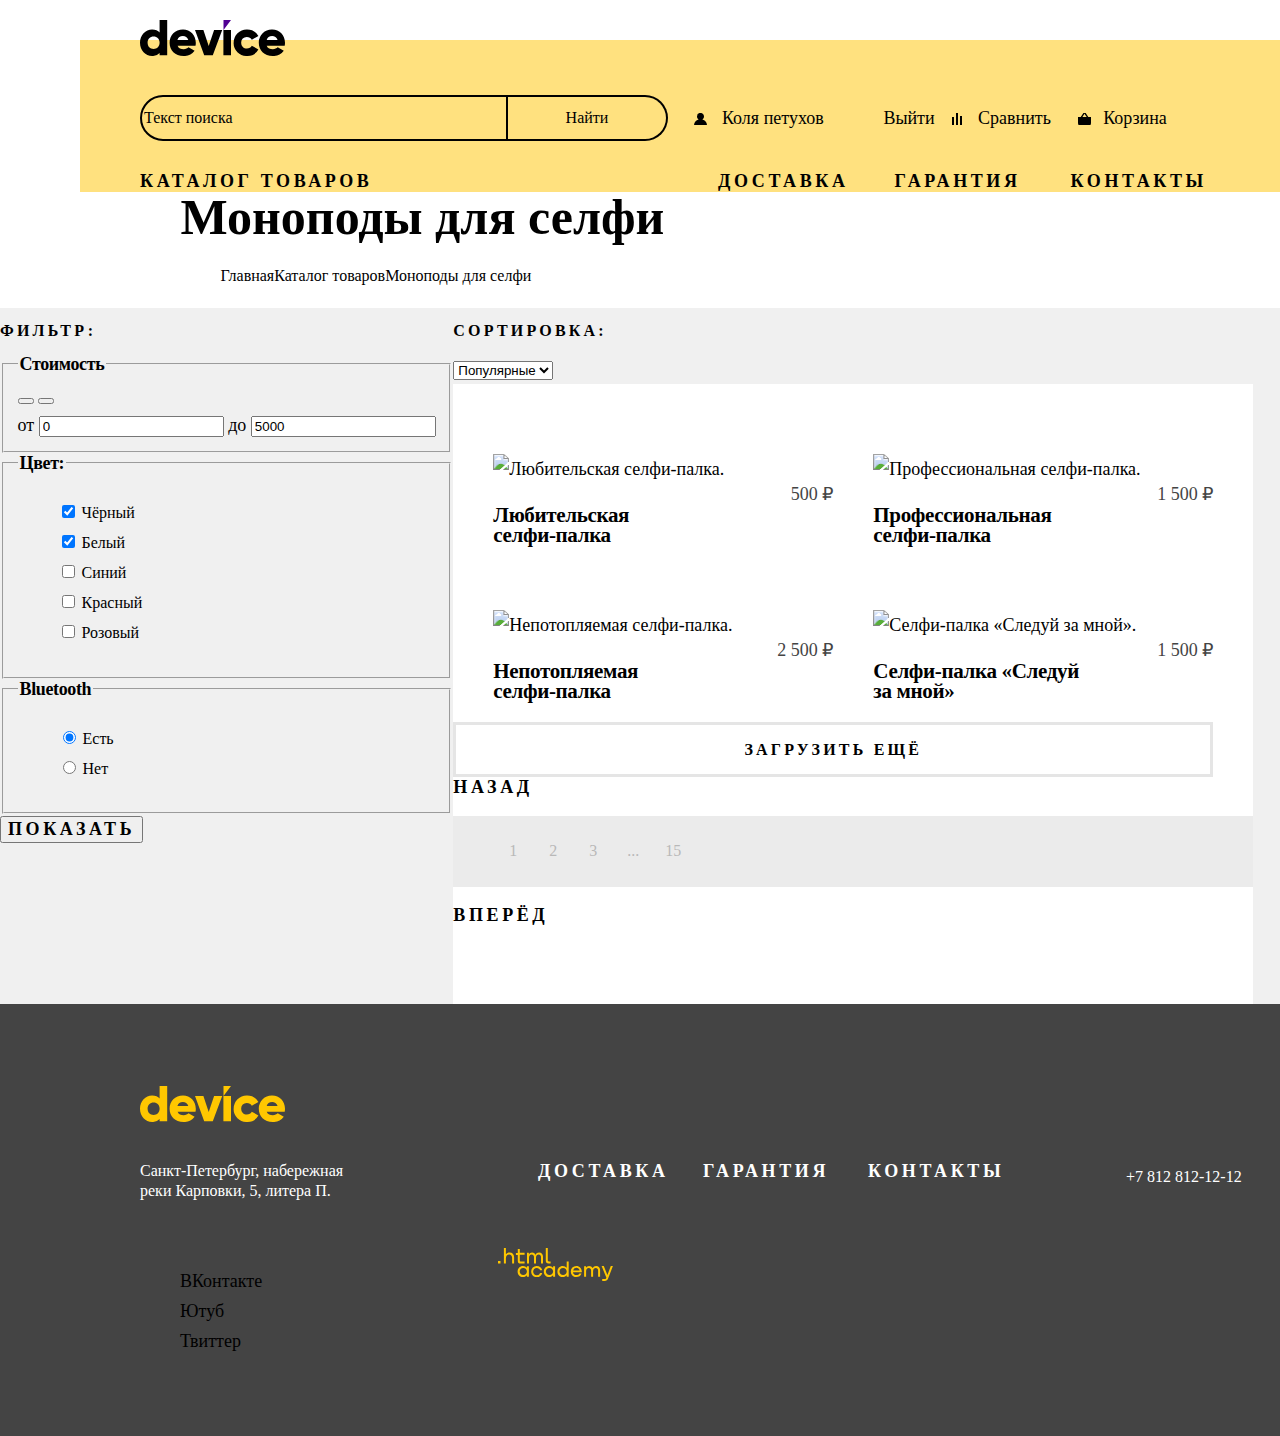
==== commit a4edd56b: "исправляет ошибки" ====
--- a/catalog.html
+++ b/catalog.html
@@ -26,16 +26,16 @@
       </form>
 
       <div class="user_bar_container">
-      <a href="#">
+      <a class="icon_login_office" href="#">
         Коля петухов
       </a>
-      <button class="navigation_item_link" type="button">
+      <button class="button_exit" type="button">
         Выйти
       </button>
-      <a href="#">
+      <a class="navigation_item_link icon_compare" href="#">
         Сравнить
       </a>
-      <button class="navigation_item_link" type="button">
+      <button class="navigation_item_link basket" type="button">
         Корзина
       </button>
     </div>
@@ -43,12 +43,10 @@
 
       <!-- Навигация -->
       <nav class="navigation">
-        <ul class="submenu_list">
-          <li>
             <button class="catalog_button" type="button">
               Каталог товаров
             </button>
-            <ul class="submenu_list_two">
+            <ul class="submenu_list">
               <li>
                 <a href="#">
                   Виртуальная реальность
@@ -82,6 +80,7 @@
             </ul>
           </li>
 
+          <ul class="navigation_list">
           <li class="submenu_item">
             <a class="submenu_item_link" href="#">
               Доставка
@@ -396,6 +395,8 @@
         <img class="navigation_page_logo" alt="Логотип Девайс." src="image/logo_device_footer.svg" width="145"
           height="36">
       </a>
+
+      <div class="footer_container">
       <section>
         <h2 class="visually_hidden">
           Местоположение
@@ -484,6 +485,7 @@
           </svg>
         </a>
       </section>
+    </div>
     </footer>
   </body>
 
--- a/styles/styles.css
+++ b/styles/styles.css
@@ -51,7 +51,7 @@
   background-color: #FFFFFF;
 }
 
-.main_container{
+.main_container {
   flex-grow: 1;
 }
 
@@ -98,10 +98,21 @@
 .page_header {
   display: flex;
   flex-wrap: wrap;
-  background-color: #FFE17F;
   min-height: 186px;
   padding-left: 60px;
   padding-right: 60px;
+  background-image: linear-gradient(#ffffff 40px, #ffe17f 40px);
+}
+
+.navigation {
+  display: flex;
+  flex-wrap: wrap;
+  width: 1040;
+}
+
+.navigation_page_logo {
+  margin-top: 20px;
+  margin-bottom: 30px;
 }
 
 .text_search {
@@ -124,50 +135,97 @@
   border: 2px solid #000000;
   border-radius: 0 50px 50px 0;
   border-left: none;
-
-}
-
-.header_user_bar{
+}
+
+.header_user_bar {
   display: flex;
   width: 1040px;
   align-items: center;
-}
-
-.navigation{
-  display: flex;
-  width: 1040px;
-}
-
-.navigation_item_link{
-  min-width: 105px;
-  padding-left: 26px;
-  padding-top: 5px;
-  padding-bottom: 5px;
-  padding-right: 0;
-}
-
-.icon_login{
-  padding-right: 150px;
+  margin-bottom: 30px;
+}
+
+.user_bar_container {
+  display: flex;
+  flex-wrap: wrap;
+}
+
+
+.icon_login {
+  display: block;
+  width: 230px;
+  font-family: 'Rubik';
+  font-style: normal;
+  font-weight: 400;
+  font-size: 18px;
+  line-height: 30px;
+  padding: 0;
+  padding-left: 28px;
+  border: none;
+  background-color: #FFE17F;
+  margin: 0;
+  position: relative;
+}
+
+.icon_login_office {
+  display: block;
+  width: 146px;
+  font-family: 'Rubik';
+  font-style: normal;
+  font-weight: 400;
+  font-size: 18px;
+  line-height: 30px;
+  padding: 0;
+  padding-left: 28px;
+  border: none;
+  background-color: #FFE17F;
+  margin: 0;
+  position: relative;
+}
+
+.button_exit {
+  display: block;
+  width: 82px;
+  font-family: 'Rubik';
+  font-style: normal;
+  font-weight: 400;
+  font-size: 18px;
+  line-height: 30px;
+  padding: 0;
+  border: none;
+  background-color: #FFE17F;
+  margin: 0;
+  position: relative;
 }
 
 .navigation_list {
   display: flex;
   list-style-type: none;
+  margin: 0;
+  padding: 0;
 }
 
 .navigation_item_link {
+  display: block;
+  width: 100px;
   font-family: 'Rubik';
   font-style: normal;
   font-weight: 400;
   font-size: 18px;
   line-height: 30px;
   padding: 0;
+  padding-left: 28px;
   border: none;
   background-color: #FFE17F;
   margin: 0;
   position: relative;
 }
 
+*::before,
+*::after {
+  box-sizing: border-box;
+}
+
+.icon_login_office::before,
 .icon_login::before {
   position: absolute;
   width: 13px;
@@ -176,6 +234,8 @@
   background-image: url("../image/login.svg");
   background-repeat: no-repeat;
   background-position: center;
+  left: 0;
+  top: 10px;
 }
 
 .icon_compare::before {
@@ -186,6 +246,13 @@
   background-image: url("../image/compare.svg");
   background-repeat: no-repeat;
   background-position: center;
+  left: 0;
+  top: 10px;
+}
+
+.basket {
+  padding: 0;
+  padding-left: 14px;
 }
 
 .basket::before {
@@ -196,10 +263,13 @@
   background-image: url("../image/basket.svg");
   background-repeat: no-repeat;
   background-position: center;
+  left: 0;
+  top: 10px;
 }
 
 .search_form {
   display: flex;
+  margin-right: 26px;
 }
 
 .text_search {
@@ -217,10 +287,16 @@
 /* Подменю шапки */
 .submenu_list {
   list-style-type: none;
-  display: flex;
+  display: none;
+  font-family: 'Rubik';
+  font-style: normal;
+  font-weight: 400;
+  font-size: 16px;
+  line-height: 18px;
 }
 
 .submenu_item_link {
+  display: block;
   min-width: 130px;
   font-family: 'Raleway';
   font-style: normal;
@@ -231,9 +307,10 @@
   text-transform: uppercase;
 }
 
-.submenu_item:not(:first-child){
-  margin-left: 45px;
-}
+.submenu_item:not(:last-child) {
+  margin-right: 46px;
+}
+
 
 .catalog_button {
   font-family: 'Raleway';
@@ -245,18 +322,14 @@
   text-transform: uppercase;
   border: none;
   background-color: #FFE17F;
-}
-
-.submenu_list_two {
-  display: none;
-  font-family: 'Rubik';
-  font-style: normal;
-  font-weight: 400;
-  font-size: 16px;
-  line-height: 18px;
+  margin-right: 284px;
+  padding: 0;
+  width: 294px;
+  text-align: left;
 }
 
 /* Кнопки */
+
 .button {
   font-family: 'Raleway';
   font-style: normal;
@@ -272,8 +345,8 @@
 .slide {
   display: grid;
   grid-template-columns: repeat(2, 1fr);
-gap: 40px;
-  }
+  gap: 40px;
+}
 
 
 .title_slide {
@@ -282,22 +355,22 @@
   margin-bottom: 30px;
 }
 
-.description_slide{
+.description_slide {
   max-width: 560px;
   margin-bottom: 50px;
 
 }
 
-.flex_slide_container{
+.flex_slide_container {
   display: flex;
   flex-wrap: wrap;
 }
 
-.button_slider{
+.button_slider {
   margin-right: 264px;
 }
 
-.advantages_list{
+.advantages_list {
   margin-top: 50px;
   display: flex;
 }
@@ -424,13 +497,13 @@
 .description {
   max-width: 560px;
   color: #444444;
-margin: 0;
+  margin: 0;
 }
 
 .container_delivery {
   width: 1160px;
   margin: 0 auto;
-  padding: 70px 0 70px 0 ;
+  padding: 70px 0 70px 0;
   position: relative;
 }
 
@@ -461,7 +534,7 @@
   letter-spacing: -0.02em;
 }
 
-.transport_item:not(:last-child){
+.transport_item:not(:last-child) {
   margin-bottom: 18px;
 }
 
@@ -513,24 +586,24 @@
 
 /* О нас */
 .flex_info {
-    display: grid;
-    grid-template-columns: 520px 532px;
-    grid-template-rows: 1fr;
-    gap: 108px;
-    width: 1160px;
-margin: 0 auto;
-padding: 0 0 70px 0;
-}
-
-.title_about_us{
+  display: grid;
+  grid-template-columns: 520px 532px;
+  grid-template-rows: 1fr;
+  gap: 108px;
+  width: 1160px;
+  margin: 0 auto;
+  padding: 0 0 70px 0;
+}
+
+.title_about_us {
   margin: 48px 0 48px 0;
 }
 
-.description_about_us{
+.description_about_us {
   margin-bottom: 30px;
 }
 
-.title_contacts{
+.title_contacts {
   margin: 0;
   margin-top: 30px;
   margin-bottom: 15px;
@@ -556,15 +629,15 @@
   padding: 64px 140px 56px 146px;
 }
 
-.title_subscribe{
+.title_subscribe {
   margin: 0 252px 144px 0
 }
 
-.description_subscribe{
+.description_subscribe {
   margin-top: 10px;
 }
 
-.check_mark{
+.check_mark {
   min-width: 160px;
   margin-left: 188px;
   padding: 13px 0 13px 0;
@@ -605,8 +678,18 @@
 }
 
 /* Подвал */
+
+.footer_container {
+  display: grid;
+  grid-template-columns: 239px 509px 239px;
+  column-gap: 119px;
+  row-gap: 47px;
+}
+
 .footer_list {
-  list-style-type: none;
+  display: flex;
+  list-style-type: none;
+  margin: 0;
 }
 
 .social_list {
@@ -615,11 +698,13 @@
 
 .footer {
   width: 1440px;
+  padding: 62px 140px 62px 140px;
   margin: 0 auto;
   background-color: #444444;
 }
 
 .contacts_address {
+  margin: 0;
   font-family: 'Rubik';
   font-style: normal;
   font-weight: 400;
@@ -629,6 +714,9 @@
 }
 
 .footer_navigation_link {
+  display: flex;
+  flex-wrap: wrap;
+  width: 130px;
   font-family: 'Raleway';
   font-style: normal;
   font-weight: 800;
@@ -637,6 +725,8 @@
   letter-spacing: 0.2em;
   text-transform: uppercase;
   color: #FFFFFF;
+  margin-right: 35px;
+  padding: 0;
 }
 
 /* Хлебные крошки */
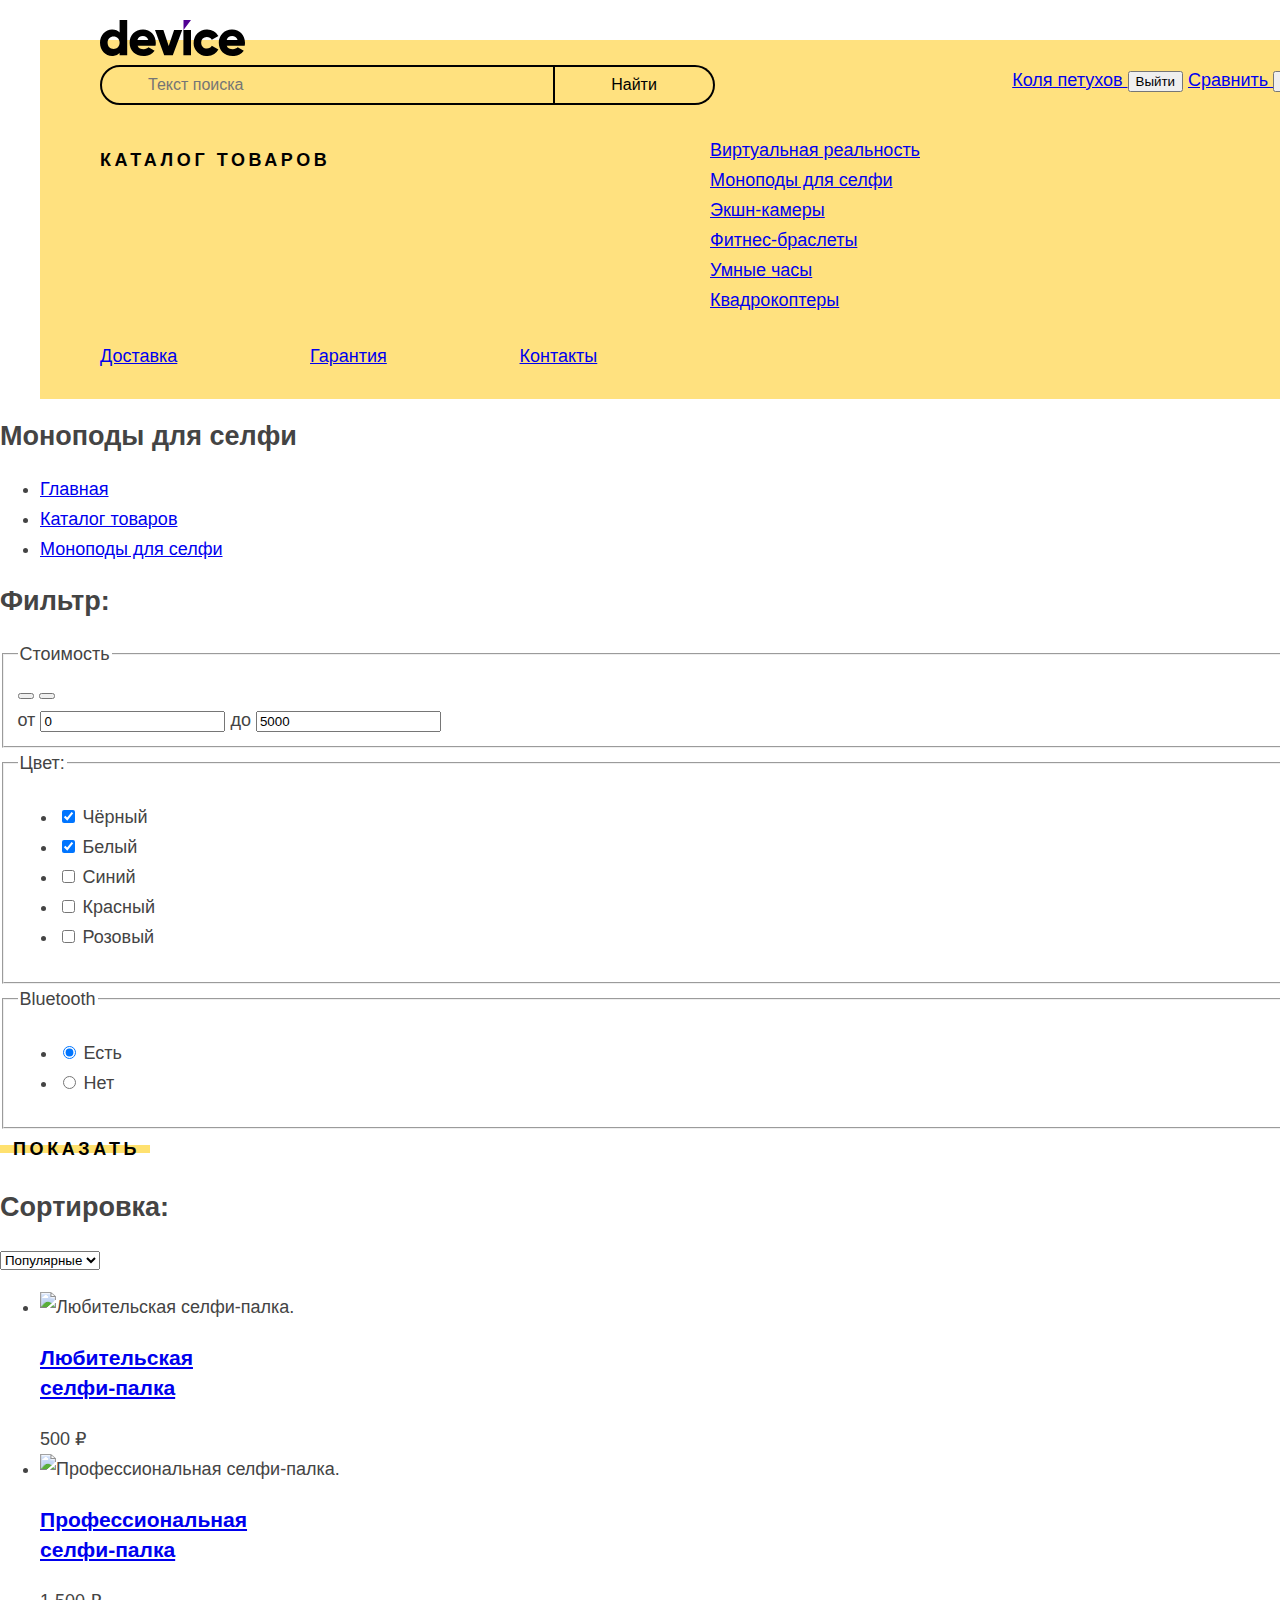
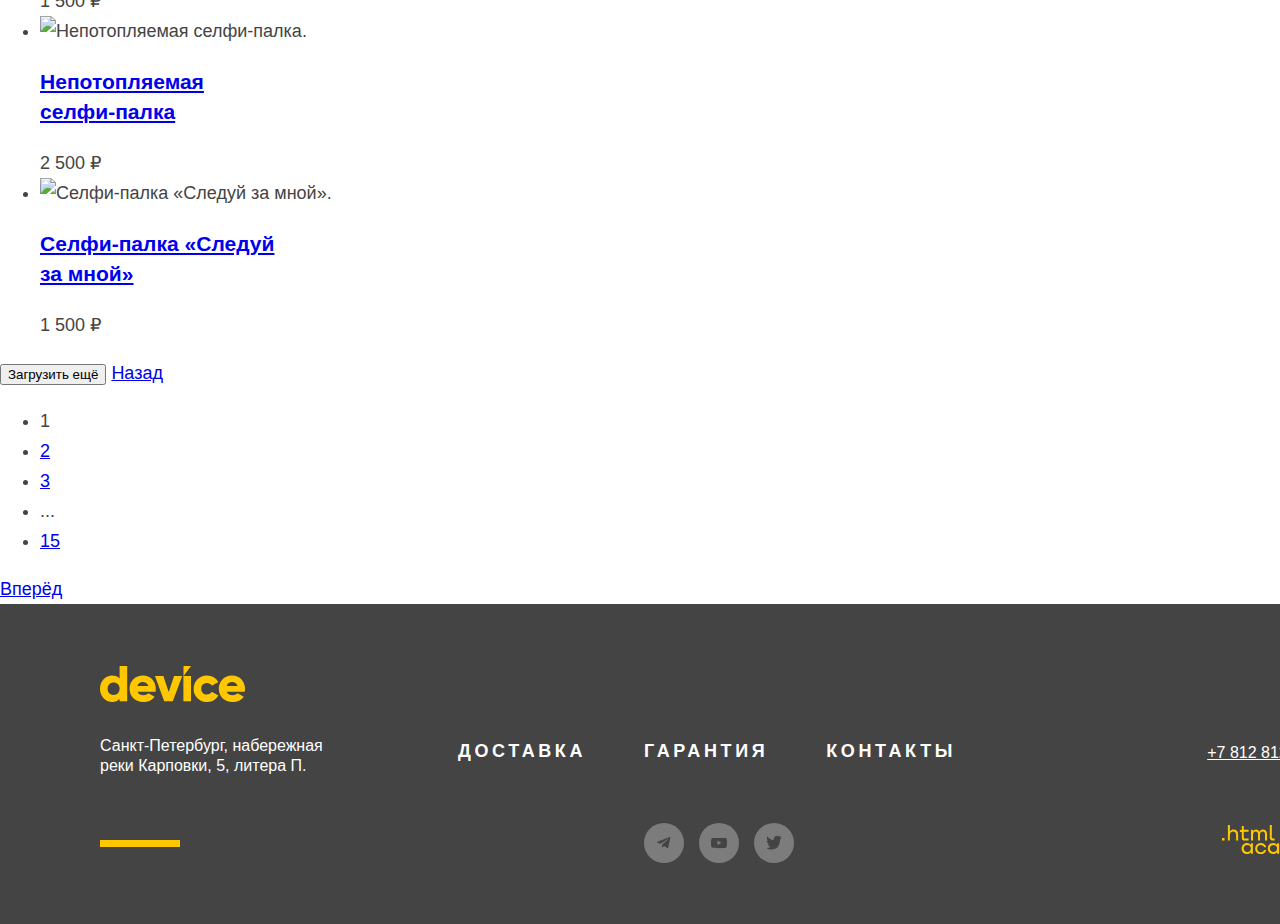
==== commit 6dc4f09b: "вносит изменения в главную страницу" ====
--- a/catalog.html
+++ b/catalog.html
@@ -391,102 +391,82 @@
     </main>
 
     <footer class="footer">
+      <div class="container">
       <a href="#">
-        <img class="navigation_page_logo" alt="Логотип Девайс." src="image/logo_device_footer.svg" width="145"
+        <img class="footer_page_logo" alt="Логотип Девайс." src="image/logo_device_footer.svg" width="145"
           height="36">
       </a>
 
-      <div class="footer_container">
-      <section>
-        <h2 class="visually_hidden">
-          Местоположение
-        </h2>
-        <p class="contacts_address">
-          Санкт-Петербург, набережная
-          <br>
-          реки Карповки, 5, литера П.
-        </p>
-      </section>
-
-      <section>
-        <h2 class="visually_hidden">
-          Навигация
-        </h2>
-        <ul class="footer_list">
-          <li>
-            <a class="footer_navigation_link" href="#">
-              Доставка
-            </a>
-          </li>
-          <li>
-            <a class="footer_navigation_link" href="#">
-              Гарантия
-            </a>
-          </li>
-          <li>
-            <a class="footer_navigation_link" href="#">
-              Контакты
-            </a>
-          </li>
-        </ul>
-      </section>
-
-      <section>
-        <h2 class="visually_hidden">
-          Телефон
-        </h2>
-        <address>
-          <a class="contacts_address" href="tel:+78128121212">
-            +7 812 812-12-12
+        <section class="section_footer">
+          <h2 class="visually_hidden">
+            Контактная информация
+          </h2>
+
+          <p class="contacts_address">
+            Санкт-Петербург, набережная
+            <br>
+            реки Карповки, 5, литера П.
+          </p>
+
+          <ul class="footer_list">
+            <li class="footer_item">
+              <a class="footer_navigation_link" href="#">
+                Доставка
+              </a>
+            </li>
+            <li class="footer_item">
+              <a class="footer_navigation_link" href="#">
+                Гарантия
+              </a>
+            </li>
+            <li class="footer_item">
+              <a class="footer_navigation_link" href="#">
+                Контакты
+              </a>
+            </li>
+          </ul>
+
+            <a class="contacts_phone_footer" href="tel:+78128121212">
+              +7 812 812-12-12
+            </a>
+
+          <ul class="footer_social_list">
+            <li class="footer_social_item">
+              <a class="footer_social_link social_link_tg" href="https://t.me/htmlacademy">
+                <span class="visually_hidden">
+                  Телеграм.
+                </span>
+              </a>
+            </li>
+
+            <li class="footer_social_item">
+              <a class="footer_social_link social_link_yout" href="https://www.youtube.com/user/htmlacademyru">
+                <span class="visually_hidden">
+                  YouTube.
+                </span>
+              </a>
+            </li>
+
+            <li class="footer_social_item">
+              <a class="footer_social_link social_link_tw" href="https://twitter.com/htmlacademy_ru">
+                <span class="visually_hidden">
+                  Twitter.
+                </span>
+              </a>
+            </li>
+          </ul>
+
+          <a class="footer_logo_link" href="https://htmlacademy.ru/">
+            <svg width="115" height="33" viewBox="0 0 115 33" fill="none" xmlns="http://www.w3.org/2000/svg">
+              <path
+                d="M0 12.9v2.6h2.5v-2.6H0ZM11.6 4.5c-1.6 0-2.8.7-3.6 1.7h-.1V0h-2v15.5h2v-5.3c0-2.1 1.3-3.6 3.3-3.6 1.8 0 2.9 1.4 2.9 3.2v5.7h2V9.4c.1-3-1.8-4.9-4.5-4.9ZM26.6 4.8h-4.8V1.1h-2v3.8h-1.9v2h1.9v6c0 1.7 1 2.7 2.7 2.7h4.1v-2h-3.7c-.7 0-1.1-.4-1.1-1.1V6.8h4.8v-2ZM41.1 4.6c-1.6 0-2.9.8-3.5 2.1h-.1a3.7 3.7 0 0 0-3.4-2.1c-1.4 0-2.5.8-3.1 1.8h-.1V4.8H29v10.6h2V10c0-2 1-3.5 2.6-3.5 1.5 0 2.4 1 2.4 2.6v6.3h2V9.8c0-2.4 1.4-3.3 2.6-3.3 1.5 0 2.4 1 2.4 2.6v6.3h2V8.9c.1-2.5-1.4-4.3-3.9-4.3ZM47.8 12.7c0 1.7 1 2.7 2.8 2.7h2v-2h-1.7c-.7 0-1.1-.4-1.1-1.1V0h-2v12.7ZM28.9 19.7a4.9 4.9 0 0 0-3.9-1.8c-3.1 0-5.4 2.3-5.4 5.6s2.3 5.6 5.4 5.6c1.8 0 3-.8 3.8-1.9h.1v1.6h2V18.2h-2v1.5Zm-3.6 7.4a3.5 3.5 0 0 1-3.6-3.6c0-2 1.4-3.6 3.6-3.6s3.6 1.6 3.6 3.6c0 1.9-1.4 3.6-3.6 3.6ZM44.2 22c-.5-2.4-2.6-4.1-5.4-4.1a5.4 5.4 0 0 0-5.6 5.6c0 3.1 2.2 5.6 5.6 5.6 2.8 0 4.9-1.8 5.4-4.2h-2.1a3.4 3.4 0 0 1-3.3 2.3 3.5 3.5 0 0 1-3.6-3.6c0-2 1.4-3.6 3.6-3.6 1.6 0 2.8 1 3.3 2.2h2.1V22ZM55.1 19.7a4.9 4.9 0 0 0-3.9-1.8c-3.1 0-5.4 2.3-5.4 5.6s2.3 5.6 5.4 5.6c1.8 0 3-.8 3.8-1.9h.1v1.6h2V18.2h-2v1.5Zm-3.6 7.4a3.5 3.5 0 0 1-3.6-3.6c0-2 1.4-3.6 3.6-3.6s3.6 1.6 3.6 3.6c0 1.9-1.5 3.6-3.6 3.6ZM68.7 19.8a5 5 0 0 0-3.9-1.9c-3.1 0-5.4 2.3-5.4 5.6s2.2 5.6 5.4 5.6c1.7 0 3-.8 3.8-1.8h.1v1.5h2V13.4h-2v6.4Zm-3.6 7.3a3.5 3.5 0 0 1-3.6-3.6c0-2 1.4-3.6 3.6-3.6s3.6 1.6 3.6 3.6c-.1 2-1.5 3.6-3.6 3.6ZM78.3 17.9a5.4 5.4 0 0 0-5.5 5.6c0 3 2.1 5.6 5.5 5.6 2.5 0 4.5-1.3 5.2-3.6h-2.1c-.5 1-1.6 1.6-3 1.6-1.9 0-3.3-1.3-3.4-2.9h8.8c.2-3.6-2-6.3-5.5-6.3Zm0 1.9c1.7 0 3 1 3.3 2.6h-6.5a3.2 3.2 0 0 1 3.2-2.6ZM98.2 17.9a4 4 0 0 0-3.6 2h-.1c-.6-1.2-1.8-2-3.4-2-1.4 0-2.5.7-3.1 1.8v-1.5h-1.9v10.6h2v-5.4c0-2 1-3.4 2.6-3.5 1.5 0 2.4 1 2.4 2.6v6.3h2v-5.6c0-2.4 1.4-3.3 2.6-3.3 1.5 0 2.4 1 2.4 2.6v6.3h2v-6.5c.1-2.6-1.4-4.4-3.9-4.4ZM109.4 27l-3.6-8.9h-2.2l4.8 11.6c-.3.9-.7 1.2-1.7 1.2h-2.5v2h2.5c1.8 0 2.8-.8 3.5-2.6l4.7-12.2h-2.1l-3.4 8.9Z"
+                fill="#FFC700" />
+            </svg>
           </a>
-        </address>
-      </section>
-
-      <section class="footer_social">
-        <h2 class="visually_hidden">
-          Социальные сети
-        </h2>
-        <ul class="social_list">
-          <li>
-            <a href="#">
-              <span>
-                ВКонтакте
-              </span>
-            </a>
-          </li>
-
-          <li>
-            <a href="#">
-              <span>
-                Ютуб
-              </span>
-            </a>
-          </li>
-
-          <li>
-            <a href="#">
-              <span>
-                Твиттер
-              </span>
-            </a>
-          </li>
-        </ul>
-      </section>
-
-      <section class="footer_logo">
-        <h2 class="visually_hidden">
-          Логотип html академии
-        </h2>
-        <a class="footer_logo_link" href="https://htmlacademy.ru/">
-          <svg width="115" height="33" viewBox="0 0 115 33" fill="none" xmlns="http://www.w3.org/2000/svg">
-            <path
-              d="M0 12.9v2.6h2.5v-2.6H0ZM11.6 4.5c-1.6 0-2.8.7-3.6 1.7h-.1V0h-2v15.5h2v-5.3c0-2.1 1.3-3.6 3.3-3.6 1.8 0 2.9 1.4 2.9 3.2v5.7h2V9.4c.1-3-1.8-4.9-4.5-4.9ZM26.6 4.8h-4.8V1.1h-2v3.8h-1.9v2h1.9v6c0 1.7 1 2.7 2.7 2.7h4.1v-2h-3.7c-.7 0-1.1-.4-1.1-1.1V6.8h4.8v-2ZM41.1 4.6c-1.6 0-2.9.8-3.5 2.1h-.1a3.7 3.7 0 0 0-3.4-2.1c-1.4 0-2.5.8-3.1 1.8h-.1V4.8H29v10.6h2V10c0-2 1-3.5 2.6-3.5 1.5 0 2.4 1 2.4 2.6v6.3h2V9.8c0-2.4 1.4-3.3 2.6-3.3 1.5 0 2.4 1 2.4 2.6v6.3h2V8.9c.1-2.5-1.4-4.3-3.9-4.3ZM47.8 12.7c0 1.7 1 2.7 2.8 2.7h2v-2h-1.7c-.7 0-1.1-.4-1.1-1.1V0h-2v12.7ZM28.9 19.7a4.9 4.9 0 0 0-3.9-1.8c-3.1 0-5.4 2.3-5.4 5.6s2.3 5.6 5.4 5.6c1.8 0 3-.8 3.8-1.9h.1v1.6h2V18.2h-2v1.5Zm-3.6 7.4a3.5 3.5 0 0 1-3.6-3.6c0-2 1.4-3.6 3.6-3.6s3.6 1.6 3.6 3.6c0 1.9-1.4 3.6-3.6 3.6ZM44.2 22c-.5-2.4-2.6-4.1-5.4-4.1a5.4 5.4 0 0 0-5.6 5.6c0 3.1 2.2 5.6 5.6 5.6 2.8 0 4.9-1.8 5.4-4.2h-2.1a3.4 3.4 0 0 1-3.3 2.3 3.5 3.5 0 0 1-3.6-3.6c0-2 1.4-3.6 3.6-3.6 1.6 0 2.8 1 3.3 2.2h2.1V22ZM55.1 19.7a4.9 4.9 0 0 0-3.9-1.8c-3.1 0-5.4 2.3-5.4 5.6s2.3 5.6 5.4 5.6c1.8 0 3-.8 3.8-1.9h.1v1.6h2V18.2h-2v1.5Zm-3.6 7.4a3.5 3.5 0 0 1-3.6-3.6c0-2 1.4-3.6 3.6-3.6s3.6 1.6 3.6 3.6c0 1.9-1.5 3.6-3.6 3.6ZM68.7 19.8a5 5 0 0 0-3.9-1.9c-3.1 0-5.4 2.3-5.4 5.6s2.2 5.6 5.4 5.6c1.7 0 3-.8 3.8-1.8h.1v1.5h2V13.4h-2v6.4Zm-3.6 7.3a3.5 3.5 0 0 1-3.6-3.6c0-2 1.4-3.6 3.6-3.6s3.6 1.6 3.6 3.6c-.1 2-1.5 3.6-3.6 3.6ZM78.3 17.9a5.4 5.4 0 0 0-5.5 5.6c0 3 2.1 5.6 5.5 5.6 2.5 0 4.5-1.3 5.2-3.6h-2.1c-.5 1-1.6 1.6-3 1.6-1.9 0-3.3-1.3-3.4-2.9h8.8c.2-3.6-2-6.3-5.5-6.3Zm0 1.9c1.7 0 3 1 3.3 2.6h-6.5a3.2 3.2 0 0 1 3.2-2.6ZM98.2 17.9a4 4 0 0 0-3.6 2h-.1c-.6-1.2-1.8-2-3.4-2-1.4 0-2.5.7-3.1 1.8v-1.5h-1.9v10.6h2v-5.4c0-2 1-3.4 2.6-3.5 1.5 0 2.4 1 2.4 2.6v6.3h2v-5.6c0-2.4 1.4-3.3 2.6-3.3 1.5 0 2.4 1 2.4 2.6v6.3h2v-6.5c.1-2.6-1.4-4.4-3.9-4.4ZM109.4 27l-3.6-8.9h-2.2l4.8 11.6c-.3.9-.7 1.2-1.7 1.2h-2.5v2h2.5c1.8 0 2.8-.8 3.5-2.6l4.7-12.2h-2.1l-3.4 8.9Z"
-              fill="#FFC700" />
-          </svg>
-        </a>
-      </section>
-    </div>
+        </section>
+      </div>
     </footer>
+  </div>
   </body>
 
 </html>
--- a/styles/styles.css
+++ b/styles/styles.css
@@ -1,3 +1,5 @@
+/* Шрифты */
+
 @font-face {
   font-family: "Rubik";
   font-style: normal;
@@ -21,6 +23,8 @@
   src: url("../fonts/raleway-800.woff2") format("woff2");
   font-display: swap;
 }
+
+/* Общие стили */
 
 .visually_hidden {
   position: absolute;
@@ -43,181 +47,12 @@
   flex-direction: column;
   min-height: 100%;
   min-width: 1440px;
-  font-family: "Rubik";
-  font-style: normal;
-  font-size: 18px;
-  line-height: 30px;
-  color: #000000;
-  background-color: #FFFFFF;
-}
-
-.main_container {
-  flex-grow: 1;
-}
-
-a {
-  text-decoration: none;
-  color: #000000;
-}
-
-.title_raleway {
-  font-family: 'Raleway';
-  font-style: normal;
-  font-weight: 800;
-  font-size: 50px;
-  line-height: 50px;
-  margin: 0;
-}
-
-.title_rubik {
-  font-family: 'Rubik';
-  font-style: normal;
-  font-weight: 700;
-  font-size: 24px;
-  line-height: 30px;
   color: #444444;
-}
-
-.container {
-  max-width: 1160px;
-  margin: 0 auto;
-  width: 100%;
-}
-
-.main_container_catalog {
-  width: 1440px;
-  margin: 0 auto;
-}
-
-.breadcrumbs_catalog {
-  width: 1079px;
-  margin: 0 auto;
-}
-
-/*Шапка */
-.page_header {
-  display: flex;
-  flex-wrap: wrap;
-  min-height: 186px;
-  padding-left: 60px;
-  padding-right: 60px;
-  background-image: linear-gradient(#ffffff 40px, #ffe17f 40px);
-}
-
-.navigation {
-  display: flex;
-  flex-wrap: wrap;
-  width: 1040;
-}
-
-.navigation_page_logo {
-  margin-top: 20px;
-  margin-bottom: 30px;
-}
-
-.text_search {
-  font-family: 'Rubik';
-  font-style: normal;
-  font-weight: 400;
-  font-size: 16px;
-  line-height: 20px;
-}
-
-.button_search {
-  font-family: 'Rubik';
-  font-style: normal;
-  font-weight: 400;
-  font-size: 16px;
-  line-height: 20px;
-  width: 160px;
-  height: 46px;
-  background-color: #FFE17F;
-  border: 2px solid #000000;
-  border-radius: 0 50px 50px 0;
-  border-left: none;
-}
-
-.header_user_bar {
-  display: flex;
-  width: 1040px;
-  align-items: center;
-  margin-bottom: 30px;
-}
-
-.user_bar_container {
-  display: flex;
-  flex-wrap: wrap;
-}
-
-
-.icon_login {
-  display: block;
-  width: 230px;
-  font-family: 'Rubik';
-  font-style: normal;
+  font-family: "Rubik", "Arial", sans-serif;
   font-weight: 400;
   font-size: 18px;
   line-height: 30px;
-  padding: 0;
-  padding-left: 28px;
-  border: none;
-  background-color: #FFE17F;
-  margin: 0;
-  position: relative;
-}
-
-.icon_login_office {
-  display: block;
-  width: 146px;
-  font-family: 'Rubik';
-  font-style: normal;
-  font-weight: 400;
-  font-size: 18px;
-  line-height: 30px;
-  padding: 0;
-  padding-left: 28px;
-  border: none;
-  background-color: #FFE17F;
-  margin: 0;
-  position: relative;
-}
-
-.button_exit {
-  display: block;
-  width: 82px;
-  font-family: 'Rubik';
-  font-style: normal;
-  font-weight: 400;
-  font-size: 18px;
-  line-height: 30px;
-  padding: 0;
-  border: none;
-  background-color: #FFE17F;
-  margin: 0;
-  position: relative;
-}
-
-.navigation_list {
-  display: flex;
-  list-style-type: none;
-  margin: 0;
-  padding: 0;
-}
-
-.navigation_item_link {
-  display: block;
-  width: 100px;
-  font-family: 'Rubik';
-  font-style: normal;
-  font-weight: 400;
-  font-size: 18px;
-  line-height: 30px;
-  padding: 0;
-  padding-left: 28px;
-  border: none;
-  background-color: #FFE17F;
-  margin: 0;
-  position: relative;
+  background-color: #ffffff;
 }
 
 *::before,
@@ -225,276 +60,1077 @@
   box-sizing: border-box;
 }
 
-.icon_login_office::before,
-.icon_login::before {
-  position: absolute;
-  width: 13px;
-  height: 12px;
-  content: "";
-  background-image: url("../image/login.svg");
-  background-repeat: no-repeat;
-  background-position: center;
-  left: 0;
-  top: 10px;
-}
-
-.icon_compare::before {
-  position: absolute;
-  width: 13px;
-  height: 12px;
-  content: "";
-  background-image: url("../image/compare.svg");
-  background-repeat: no-repeat;
-  background-position: center;
-  left: 0;
-  top: 10px;
-}
-
-.basket {
-  padding: 0;
-  padding-left: 14px;
-}
-
-.basket::before {
-  position: absolute;
-  width: 13px;
-  height: 12px;
-  content: "";
-  background-image: url("../image/basket.svg");
-  background-repeat: no-repeat;
-  background-position: center;
-  left: 0;
-  top: 10px;
-}
-
-.search_form {
-  display: flex;
-  margin-right: 26px;
-}
-
-.text_search {
-  width: 360px;
-  height: 40px;
-  border: 2px solid #000000;
-  border-radius: 50px 0 0 50px;
-  background-color: #FFE17F;
-}
-
-.text_search::placeholder {
+img {
+  max-width: 100%;
+  object-fit: contain;
+}
+
+.container {
+  width: 1240px;
+  margin: 0 auto;
+  padding: 0 40px;
+}
+
+.page_wrapper{
+  display: flex;
+  flex-direction: column;
+  width: 100%;
+  margin: 0 auto;
+  background-color: #ffffff;
+}
+
+/* Заголовки */
+.title {
+  font-family: "Raleway", Arial, sans-serif;
+  font-size: 50px;
+  font-weight: 800;
+  line-height: 50px;
   color: #000000;
-}
-
-/* Подменю шапки */
-.submenu_list {
-  list-style-type: none;
-  display: none;
-  font-family: 'Rubik';
-  font-style: normal;
-  font-weight: 400;
-  font-size: 16px;
-  line-height: 18px;
-}
-
-.submenu_item_link {
-  display: block;
-  min-width: 130px;
-  font-family: 'Raleway';
-  font-style: normal;
+  margin: 0;
+}
+
+/* Кнопки */
+
+.button{
+  display: inline-block;
+  border: none;
+  padding: 10px 10px 9px 13px;
+  text-decoration: none;
+  color: #000000;
+  text-align: center;
+  font-family: "Raleway", Arial, sans-serif;
+  font-size: 18px;
   font-weight: 800;
-  font-size: 18px;
   line-height: 21px;
   letter-spacing: 0.2em;
   text-transform: uppercase;
-}
-
-.submenu_item:not(:last-child) {
-  margin-right: 46px;
-}
-
-
-.catalog_button {
-  font-family: 'Raleway';
-  font-style: normal;
+  background-image: linear-gradient(
+    rgba(255, 255, 255, 0) 40%,
+    #ffe16f 40%,
+    #ffe16f 60%,
+    rgba(255, 255, 255, 0) 60%,
+    rgba(255, 255, 255, 0) 100%
+  );
+  background-position: center;
+  background-size: 100% 100%;
+  background-color: transparent;
+  cursor: pointer;
+  transition: background-size 0.2s ease;
+}
+
+/* шапка */
+.page_header{
+    padding: 20px 60px 22px 60px;
+    background-image: linear-gradient(transparent 40px, #ffe17f 40px);
+    position: relative;
+}
+
+.page_logo{
+  display: inline-block;
+  margin-bottom: 20px;
+  transition: opacity 0.3s;
+}
+
+.header_user_bar{
+  display: flex;
+  flex-wrap: wrap;
+  margin-bottom: 30px;
+  justify-content: space-between;
+}
+
+.search_form{
+  display: flex;
+  align-items: flex-start;
+}
+
+.text_search{
+  width: 359px;
+  padding: 8px 46px;
+  font: inherit;
+  font-size: 16px;
+  line-height: 20px;
+  color: #000000;
+  background-color: transparent;
+  border: 2px solid #000000;
+  border-radius: 50px 0 0 50px;
+  background-image: url("../images/svg/header-search.svg");
+  background-repeat: no-repeat;
+  background-position: 14px;
+}
+
+.button_search{
+  width: 160px;
+  padding: 8px;
+  text-align: center;
+  font: inherit;
+  font-size: 16px;
+  line-height: 20px;
+  color: #000000;
+  background-color: transparent;
+  border: 2px solid #000000;
+  border-radius: 0 50px 50px 0;
+  cursor: pointer;
+  border-left: none;
+  outline: none;
+  position: relative;
+}
+
+.user_bar_wrapper{
+  display: flex;
+  flex-wrap: wrap;
+  min-width: 497px;
+  max-width: 503px;
+}
+
+.header_link {
+  text-decoration: none;
+  color: #000000;
+  margin: auto 0 auto 18px;
+  border: none;
+  font: inherit;
+  background-color: transparent;
+}
+
+.header_link:nth-child(4n + 1) {
+  margin-left: 0;
+}
+
+.link_wrapper {
+  display: flex;
+  flex-grow: 1;
+}
+
+.login_link{
+  align-self: center;
+  padding-left: 27px;
+  background-image: url("../image/login.svg");
+  background-repeat: no-repeat;
+  background-position: 1px;
+}
+
+.compare_link{
+  padding-left: 22px;
+  background-image: url("../image/compare.svg");
+  background-repeat: no-repeat;
+  background-position: 0;
+  grid-column-start: 3;
+}
+
+/* .basket-container {
+  display: flex;
+  margin-left: 18px;
+  align-items: center;
+  position: relative;
+} */
+
+.basket_link{
+  padding: 0;
+  padding-left: 43px;
+  background-image: url("../image/basket.svg");
+  background-repeat: no-repeat;
+  background-position: 15px 36%;
+  position: relative;
+  cursor: pointer;
+}
+
+/* .basket-link::before {
+  content: "2";
+  position: absolute;
+  width: 21px;
+  height: 21px;
+  font-size: 14px;
+  line-height: 16px;
+  border-radius: 50%;
+  background-color: #ffffff;
+  text-align: center;
+  padding: 3px 0 4px 0;
+  left: 0;
+  top: 50%;
+  transform: translateY(-50%);
+} */
+
+
+
+.navigation_link {
+  text-decoration: none;
+  color: #000000;
+  font-family: "Raleway", Arial, sans-serif;
+  font-size: 18px;
   font-weight: 800;
-  font-size: 18px;
   line-height: 21px;
   letter-spacing: 0.2em;
   text-transform: uppercase;
+}
+
+.navigation_link.is-active {
+  border-bottom: 2px solid #000000;
+  padding-bottom: 2px;
+}
+
+.catalog_button {
+  width: 293px;
+  padding: 15px 57px 15px 0;
   border: none;
-  background-color: #FFE17F;
-  margin-right: 284px;
+  background-color: transparent;
+  cursor: pointer;
+  text-align: left;
+  position: relative;
+  align-self: flex-start;
+  z-index: 3;
+  text-decoration: none;
+  color: #000000;
+  font-family: "Raleway", Arial, sans-serif;
+  font-size: 18px;
+  font-weight: 800;
+  line-height: 21px;
+  letter-spacing: 0.2em;
+  text-transform: uppercase;
+}
+
+.catalog_dropdown {
+  position: absolute;
+  top: -1px;
+  right: 0;
+  bottom: 0;
+  margin: auto 0;
+  width: 50px;
+  height: 50px;
+  border: 2px solid #000000;
+  border-radius: 50%;
+  opacity: 0.3;
+}
+
+.catalog_dropdown::after,
+.catalog_dropdown::before {
+  content: "";
+  position: absolute;
+  top: 0;
+  left: 0;
+  right: 0;
+  bottom: 0;
+  margin: auto;
+  width: 16px;
+  height: 2px;
+  background-color: #000000;
+}
+
+.catalog_dropdown::after {
+  transform: rotate(90deg);
+  transition: transform 0.2s ease-in;
+}
+
+.navigation {
+  display: grid;
   padding: 0;
-  width: 294px;
-  text-align: left;
-}
-
-/* Кнопки */
-
-.button {
-  font-family: 'Raleway';
-  font-style: normal;
+  width: 100%;
+  grid-template-columns: 1fr 630px;
+  align-items: center;
+  gap: 26px;
+  justify-content: space-between;
+  position: relative;
+  z-index: 3;
+}
+
+.navigation_list_container {
+  display: flex;
+  flex-wrap: wrap;
+  margin-left: auto;
+  transform: translateX(4px);
+}
+
+.navigation_list {
+  list-style: none;
+  display: grid;
+  grid-template-columns: auto auto auto;
+  margin: 0;
+  padding: 0;
+  column-gap: 46px;
+  row-gap: 15px;
+}
+
+/*Всплывающее меню*/
+.submenu {
+  display: none;
+  position: absolute;
+  padding: 14px 60px 27px 60px;
+  flex-wrap: wrap;
+  width: 1160px;
+  top: 100%;
+  left: -60px;
+  background-color: #ffe17f;
+  z-index: 2;
+  min-height: 161px;
+}
+
+.catalog_button:active ~ .submenu,
+.catalog_button:focus ~ .submenu,
+.catalog_sublist_container:focus-within > .submenu{
+  display: flex;
+}
+
+.submenu_list {
+  display: flex;
+  flex-direction: column;
+  flex-wrap: wrap;
+  margin: 0 57px 0 0;
+  padding: 0;
+  list-style-type: none;
+}
+
+.submenu_item:not(:last-child) {
+  margin-bottom: 6px;
+}
+
+.menu-sublist-link {
+  text-decoration: none;
+  color: #000000;
+  font-size: 16px;
+  line-height: 18px;
+}
+
+.submenu_item_link.is_active {
+  border-bottom: 1px solid #000000;
+  padding-bottom: 2px;
+}
+
+
+/* Слайдер */
+.slider {
+  display: flex;
+  flex-wrap: wrap;
+  position: relative;
+  z-index: 2;
+  padding-bottom: 35px;
+}
+
+.slider_controls{
+  display: flex;
+  width: 530px;
+  justify-content: space-between;
+  position: absolute;
+  top: 173px;
+  left: 70px;
+  z-index: 3;
+}
+
+.slider_button {
+  border: none;
+  top: 211px;
+  background-color: transparent;
+  background-repeat: no-repeat;
+  background-size: cover;
+  width: 20px;
+  height: 60px;
+  cursor: pointer;
+}
+
+.button_previous {
+  left: 540px;
+  background-image: url("../image/arrow.svg");
+}
+
+.button_next {
+  left: 30px;
+  background-image: url("../image/arrow.svg");
+  transform: rotate(180deg);
+}
+
+.slider_pagination{
+  width: 76px;
+  position: absolute;
+  right: 40px;
+  top: 65%;
+  display: grid;
+  grid-template-columns: repeat(3, 1fr);
+  gap: 20px;
+  z-index: 2;
+}
+
+.slides_radio {
+  padding: 0;
+  width: 12px;
+  height: 12px;
+  background-color: #ffffff;
+  cursor: pointer;
+  border: 2px solid #000000;
+  border-radius: 50%;
+  transition: background-color 0.2s;
+  display: flex;
+  position: relative;
+}
+
+.slides_radio.is_active {
+  background-color: #000000;
+}
+
+.slider_item {
+  display: none;
+  width: 100%;
+  background-image: linear-gradient(#ffe17f 112px, #ffffff 112px);
+  justify-content: flex-end;
+}
+
+.slider_item.is_active {
+  display: flex;
+}
+
+.slider_image {
+  position: absolute;
+  top: 0;
+  left: 40px;
+  width: 560px;
+  margin-right: 40px;
+  transform: translateY(-38px);
+}
+
+.slider_desc_wrapper {
+  position: relative;
+  width: 560px;
+  padding: 45px 0 0 0;
+}
+
+.number_slide {
+  display: block;
+  color: #ffffff;
+  font-size: 180px;
+  font-weight: 700;
+  margin: 0;
+  padding: 0 49px 0 0;
+  margin-bottom: 10px;
+  background-color: #ffe17f;
+  text-align: end;
+}
+
+.slogan_slider {
+  margin-bottom: 28px;
+}
+
+.description_slide {
+  margin: 0;
+  margin-bottom: 51px;
+}
+
+.button_about {
+  min-width: 220px;
+  margin-bottom: 48px;
+}
+
+.advantages_list {
+  margin: 0;
+  padding: 0;
+  display: flex;
+  flex-wrap: wrap;
+}
+
+.slider_advantages_item {
+  display: grid;
+  grid-template-columns: 1fr;
+  gap: 12px;
+  margin: 0 20px 0 0;
+}
+
+.slider_advantages_item:nth-child(3n) {
+  margin-right: 0;
+}
+
+.slider_advantages_value {
+  margin: 0;
+  font-size: 36px;
+  color: #000000;
+}
+
+.slider_advantages_name {
+  margin: 0;
+  font-size: 16px;
+  grid-row-start: 2;
+}
+
+
+/* Подменю */
+
+.section_submenu_products{
+padding-top: 73px;
+  padding-bottom: 35px;
+}
+
+.submenu_products {
+  list-style: none;
+  padding: 0;
+  margin: 0;
+  display: grid;
+  grid-template-columns: repeat(6, 160px);
+  gap: 40px;
+}
+
+.submenu_products_item {
+  display: flex;
+  flex-direction: column;
+  flex-wrap: wrap;
+}
+
+.submenu_products_link {
+  padding: 160px 0 0 0;
+  margin: 0;
+  background-color: transparent;
+  text-decoration: none;
+  color: #000000;
+  font-family: "Raleway", Arial, sans-serif;
+  font-weight: 800;
+  line-height: 24px;
+  letter-spacing: -0.02em;
+  position: relative;
+  flex-grow: 1;
+}
+
+.submenu_products_text {
+  display: flex;
+  padding: 33px 0 0 0;
+  background-color: transparent;
+  margin: 0;
+  font-size: 18px;
+  line-height: 24px;
+  font-weight: 800;
+}
+
+.submenu_products_link::before {
+  content: "";
+  position: absolute;
+  width: 160px;
+  height: 160px;
+  background-color: #ffe17f;
+  background-repeat: no-repeat;
+  background-size: auto;
+  left: 0;
+  top: 0;
+}
+
+.virtual_reality::before {
+  background-image: url("../image/virtual_reality.svg");
+  background-repeat: no-repeat;
+  background-position: center;
+}
+
+.monopods::before {
+  background-image: url("../image/monopods.svg");
+  background-repeat: no-repeat;
+  background-position: bottom;
+}
+
+.action_camera::before {
+  background-image: url("../image/action_camera.svg");
+  background-repeat: no-repeat;
+  background-position: center;
+}
+
+.fitness_bracelet::before {
+  background-image: url("../image/fitness_bracelet.svg");
+  background-repeat: no-repeat;
+  background-position: center;
+}
+
+.smart_watch::before {
+  background-image: url("../image/smart_watches.svg");
+  background-repeat: no-repeat;
+  background-position: center;
+}
+
+.drones::before {
+  background-image: url("../image/quadrocopters.svg");
+  background-repeat: no-repeat;
+  background-position: center;
+}
+
+
+/*tabs*/
+.advantages_tabs{
+  background-image: linear-gradient(#ffffff 149px, #f0f0f0 149px);
+  width: 100%;
+  padding-top: 47px;
+  padding-bottom: 72px;
+  margin: 0;
+}
+
+.tabs_wrapper {
+  display: grid;
+  grid-template-columns: 287px 1fr;
+}
+
+.tabs_button{
+  display: flex;
+  flex-direction: column;
+  flex-wrap: wrap;
+  padding: 64px 0 30px 0;
+  border-right: #000000 7px solid;
+}
+
+.tabs_caption {
+  display: flex;
+  position: relative;
+  justify-content: center;
+  width: 160px;
+  height: 40px;
+  margin-bottom: 35px;
+  z-index: 1;
+}
+
+.tabs_caption.is_active {
+  padding-left: 16px;
+  background-image: none;
+  color: #ffe17f;
+}
+
+.tabs_caption.is_active::before {
+  content: "";
+  position: absolute;
+  width: 280px;
+  height: 100%;
+  top: 0;
+  left: 0;
+  background-color: #000000;
+  z-index: -1;
+}
+
+.tabs_caption.is_active:focus {
+  outline: none;
+}
+
+.tabs_caption.is_active:focus::before {
+  outline: 2px solid #af4fff;
+  outline-offset: 2px;
+}
+
+.content_tabs {
+  padding: 73px 278px 55px 116px;
+  position: relative;
+}
+
+.content_tabs {
+
+  background-repeat: no-repeat;
+  transition: 0.25s;
+}
+
+.content_tabs::after {
+  content: "";
+  top: 50%;
+  transform: translateY(-50%);
+  position: absolute;
+}
+
+.title_tabs {
+  margin-bottom: 34px;
+}
+
+.tabs_text{
+  margin: 0;
+}
+
+.content_tabs.is_active {
+  display: block;
+}
+
+/*Заказ товаров*/
+.delivery{
+  padding-top: 71px;
+  padding-bottom: 35px;
+}
+
+.button_delivery {
+  width: 100%;
+  display: block;
+  margin: 0 auto;
+  padding: 41px 140px 36px 145px;
+  text-decoration: none;
+  color: #000000;
+  font-family: "Raleway", Arial, sans-serif;
+  font-weight: 800;
+  font-size: 20px;
+  line-height: 23px;
+  text-align: center;
+  letter-spacing: 0.2em;
+  text-transform: uppercase;
+  background-color: #f0f0f0;
+  position: relative;
+  border: none;
+  cursor: pointer;
+}
+
+.button_delivery::before,
+.button_delivery::after {
+  content: "";
+  position: absolute;
+  background-position: 50% 50%;
+  background-repeat: no-repeat;
+}
+
+.button_delivery::before {
+  width: 125px;
+  height: 100%;
+  background-image: url("../image/delivery.svg");
+  background-color: #ffe17f;
+  top: 0;
+  left: 0;
+}
+
+.button_delivery::after {
+  width: 40px;
+  height: 40px;
+  border-radius: 50%;
+  background-image: url("../image/delivery_info_icons.svg");
+  background-color: rgba(220, 220, 220, 0.5);
+  top: 50%;
+  transform: translateY(-50%);
+  right: 43px;
+}
+
+/*О нас*/
+.contacts_wrapper {
+  display: flex;
+  justify-content: space-between;
+  flex-wrap: wrap;
+  padding-top: 34px;
+  padding-bottom: 40px;
+}
+
+.section_about_us {
+  width: 520px;
+  padding: 48px 0 30px 0;
+  position: relative;
+}
+
+.section_contacts::before,
+.section_about_us::before {
+  content: "";
+  position: absolute;
+  width: 84px;
+  height: 7px;
+  background-color: #000000;
+  top: 0;
+  left: 0;
+}
+
+.title_about_us {
+  margin-bottom: 48px;
+}
+
+.description_about_us {
+  margin: 0;
+  margin-bottom: 30px;
+}
+
+.about_us_list {
+  list-style-type: none;
+  margin: 0;
+  margin-bottom: 29px;
+  font-weight: 700;
+  line-height: 20px;
+  letter-spacing: -0.02em;
+  color: #000000;
+  padding: 0;
+  padding-left: 36px;
+}
+
+.transport_item:not(:last-child) {
+  margin-bottom: 19px;
+}
+
+.transport_item {
+  position: relative;
+}
+
+.transport_item::before {
+  content: "";
+  width: 8px;
+  height: 8px;
+  top: 50%;
+  transform: translateY(-50%);
+  left: -35px;
+  background-color: #ffe17f;
+  border-radius: 50%;
+  position: absolute;
+}
+
+.button_about_us {
+  min-width: 270px;
+}
+
+.section_contacts {
+  width: 532px;
+  padding: 48px 0 30px 0;
+  position: relative;
+}
+
+.subtitle_about_us {
+  font-size: 24px;
+  font-weight: 700;
+  margin: 0;
+  margin-bottom: 15px;
+}
+
+.adress_about_us {
+  font-style: normal;
+  margin: 0;
+}
+
+.contacts_phone{
+  font-style: normal;
+  color: #444444;
+}
+
+.time_list {
+  margin: 0;
+  padding: 0;
+  list-style-type: none;
+  margin-bottom: 29px;
+}
+
+.time_item {
+  margin: 0;
+}
+
+.button_contact {
+  min-width: 259px;
+}
+
+/*подписка на рассылку*/
+.subscribe {
+  background-color: #f0f0f0;
+  padding: 65px 0 57px 0;
+}
+
+.subscribe_inner {
+  display: flex;
+  justify-content: space-between;
+  flex-wrap: wrap;
+  margin-bottom: 144px;
+}
+
+.title_subscribe {
+  max-width: 540px;
+  padding-left: 7px;
+}
+
+.description_subscribe {
+  margin: 0;
+  padding: 0;
+  padding-top: 10px;
+  max-width: 553px;
+}
+
+.subscribe_form {
+  display: flex;
+  justify-content: space-between;
+  flex-wrap: wrap;
+}
+
+.form_email {
+  display: flex;
+  align-items: center;
+}
+
+.input_email {
+  font: inherit;
+  border: none;
+  background-color: transparent;
+  width: 558px;
+  min-height: 55px;
+  border-bottom: 3px solid #c4c4c4;
+  outline: none;
+}
+
+.input_email::placeholder {
+  color: rgba(68, 68, 68, 0.5);
+  padding: 12px 20px 10px 16px;
+}
+
+.button_subscribe {
+  max-width: 330px;
+  padding: 16px 35px;
+  font-family: "Raleway", Arial, sans-serif;
   font-weight: 800;
   font-size: 18px;
   line-height: 21px;
   text-align: center;
   letter-spacing: 0.2em;
   text-transform: uppercase;
-}
-
-/* Слайдер */
-.slide {
+  border: 3px solid #c4c4c4;
+  background-color: transparent;
+}
+
+.check_mark {
+  max-width: 220px;
+  margin: auto 0;
+  padding: 0 2px 0 31px;
+  text-align: end;
+  position: relative;
+  background-image: url("../image/check_mark.svg");
+  background-repeat: no-repeat;
+  background-position: 1px 50%;
+}
+
+/*Подвал*/
+.footer {
+  margin-top: auto;
+  background-color: #444444;
+  padding: 62px 0 46px 0;
+}
+
+.section_footer {
   display: grid;
-  grid-template-columns: repeat(2, 1fr);
-  gap: 40px;
-}
-
-
-.title_slide {
-  max-width: 545px;
-  margin: 0;
-  margin-bottom: 30px;
-}
-
-.description_slide {
-  max-width: 560px;
-  margin-bottom: 50px;
-
-}
-
-.flex_slide_container {
-  display: flex;
-  flex-wrap: wrap;
-}
-
-.button_slider {
-  margin-right: 264px;
-}
-
-.advantages_list {
-  margin-top: 50px;
-  display: flex;
-}
-
-
-.slider_button_previous {
-  width: 20px;
-  height: 60px;
-  background-image: url("../image/arrow.svg");
-  background-repeat: no-repeat;
-  background-position: center;
-  border: none;
-  background-color: #FFFFFF;
-}
-
-.slider_button_next {
-  width: 20px;
-  height: 60px;
-  background-image: url("../image/arrow.svg");
-  background-repeat: no-repeat;
-  background-position: center;
-  border: none;
-  background-color: #FFFFFF;
-  transform: rotate(180deg);
-}
-
-.fitness_watch_slide,
-.monopods_slide {
-  display: none;
-}
-
-.number_slide {
-  font-family: 'Rubik';
-  font-style: normal;
-  font-weight: 700;
-  font-size: 180px;
-  line-height: 30px;
-}
-
-
-.indicators {
-  font-family: 'Rubik';
-  font-style: normal;
-  font-weight: 400;
-  font-size: 36px;
-  line-height: 30px;
-}
-
-.submenu_products {
+  grid-template-columns: 239px 1fr 239px;
+  column-gap: 119px;
+  row-gap: 47px;
+  position: relative;
+}
+
+.section_footer::after {
+  content: "";
+  width: 80px;
+  height: 7px;
+  position: absolute;
+  left: 0;
+  top: 104px;
+  background-color: #ffc700;
+}
+
+.footer_page_logo {
+  display: inline-block;
+  fill: #ffc700;
+  text-decoration: none;
+  color: #ffffff;
+  margin-bottom: 25px;
+  transition: opacity 0.3s;
+}
+
+.contacts_address {
+  margin: 0;
+  padding: 0;
+  color: #ffffff;
+  font-style: normal;
+  font-size: 16px;
+  line-height: 20px;
+}
+
+.footer_list {
   list-style-type: none;
+  margin: 0;
+  padding: 0;
   display: grid;
-  grid-template-columns: repeat(6, 1fr);
-  gap: 40px;
-  padding: 0;
-}
-
-.submenu_products_link::before {
-  content: "";
-  position: absolute;
-  left: 0;
-  top: 0;
-  width: 160px;
-  height: 160px;
-  background-color: #FFE17F;
-}
-
-/* Картинки ссылок подменю */
-.virtual_reality::before {
-  background-image: url("../image/virtual_reality.svg");
-  background-repeat: no-repeat;
-  background-position: center;
-}
-
-.monopods::before {
-  background-image: url("../image/monopods.svg");
-  background-repeat: no-repeat;
-  background-position: bottom;
-}
-
-.action_camera::before {
-  background-image: url("../image/action_camera.svg");
-  background-repeat: no-repeat;
-  background-position: center;
-}
-
-.fitness_bracelet::before {
-  background-image: url("../image/fitness_bracelet.svg");
-  background-repeat: no-repeat;
-  background-position: center;
-}
-
-.smart_watch::before {
-  background-image: url("../image/smart_watches.svg");
-  background-repeat: no-repeat;
-  background-position: center;
-}
-
-.drones::before {
-  background-image: url("../image/quadrocopters.svg");
-  background-repeat: no-repeat;
-  background-position: center;
-}
-
-.section_submenu_products {
-  padding: 140px 70px;
-}
-
-.submenu_products_link {
-  font-family: 'Raleway';
-  font-style: normal;
+  grid-template-columns: repeat(3, auto);
+  gap: 32px;
+}
+
+.footer_navigation_link {
+  text-decoration: none;
+  color: #ffffff;
+  font-family: "Raleway", Arial, sans-serif;
   font-weight: 800;
   font-size: 18px;
-  line-height: 24px;
-  letter-spacing: -0.02em;
-  margin: 0;
-  padding: 0;
-  width: 160px;
-  display: block;
-  position: relative;
-  padding-top: 193px;
-}
+  line-height: 21px;
+  letter-spacing: 0.2em;
+  text-transform: uppercase;
+}
+
+.contacts_phone_footer {
+  display: flex;
+  align-self: start;
+  color: #ffffff;
+  font-size: 16px;
+  line-height: 20px;
+  text-align: end;
+  margin: 7px 6px 0 auto;
+}
+
+.footer_social_list {
+  list-style-type: none;
+  margin: 0 auto;
+  padding: 0 3px 0 0;
+  display: flex;
+  flex-wrap: wrap;
+  align-items: flex-end;
+  align-self: center;
+  grid-column-start: 2;
+}
+
+.footer_social_item {
+  margin-right: 15px;
+  margin-bottom: 15px;
+  display: flex;
+  align-items: center;
+}
+
+.footer_social_item:last-child {
+  margin-right: 0;
+}
+
+.footer_social_link{
+  width: 40px;
+  height: 40px;
+  border-radius: 50%;
+  background-color: rgba(255, 255, 255, 0.3);
+  position: relative;
+  outline: none;
+}
+
+.footer_social_link:hover {
+  background-color: #ffc700;
+}
+
+.footer_social_link:active {
+  background-color: #ffc700;
+}
+
+.footer_social_link:active::before {
+  opacity: 0.3;
+}
+
+.footer_social_link::before {
+  content: "";
+  position: absolute;
+  left: 50%;
+  top: 50%;
+  transform: translate(-50%, -50%);
+  background-repeat: no-repeat;
+  background-position: 50% 50%;
+}
+
+.social_link_tg::before {
+  width: 14px;
+  height: 12px;
+  background-image: url("../image/icon_tg.svg");
+}
+
+.social_link_yout::before {
+  width: 16px;
+  height: 11px;
+  background-image: url("../image/icon_yout.svg");
+}
+
+.social_link_tw::before {
+  width: 15px;
+  height: 14px;
+  background-image: url("../image/icon_tw.svg");
+}
+
+.footer_logo_link {
+  display: flex;
+  align-self: flex-start;
+  text-decoration: none;
+  padding: 2px 3px 0 0;
+  margin-left: auto;
+  fill: #FFC700;
+}
+
+/*
+
+
+
+
+/* Картинки ссылок подменю */
+/*
 
 /* Описание */
-.description {
+/* .description {
   max-width: 560px;
   color: #444444;
   margin: 0;
@@ -582,11 +1218,11 @@
   background-image: url("../image/car.svg");
   background-repeat: no-repeat;
   background-position: center;
-}
+} */
 
 /* О нас */
 .flex_info {
-  display: grid;
+  /* display: grid;
   grid-template-columns: 520px 532px;
   grid-template-rows: 1fr;
   gap: 108px;
@@ -597,7 +1233,7 @@
 
 .title_about_us {
   margin: 48px 0 48px 0;
-}
+} */
 
 .description_about_us {
   margin-bottom: 30px;
@@ -614,10 +1250,10 @@
   margin: 0;
   margin-bottom: 30px;
   list-style-type: none;
-}
+} */
 
 /* Подписаться на рассылку */
-.section_subscribe {
+/* .section_subscribe {
   display: flex;
   flex-wrap: wrap;
   background-color: #F0F0F0;
@@ -641,10 +1277,10 @@
   min-width: 160px;
   margin-left: 188px;
   padding: 13px 0 13px 0;
-}
+} */
 
 /* Форма */
-.form_email {
+/* .form_email {
   display: flex;
 }
 
@@ -675,11 +1311,11 @@
   width: 253px;
   height: 57px;
   border: 3px solid #C4C4C4;
-}
+} */
 
 /* Подвал */
 
-.footer_container {
+/* .footer_container {
   display: grid;
   grid-template-columns: 239px 509px 239px;
   column-gap: 119px;
@@ -727,10 +1363,10 @@
   color: #FFFFFF;
   margin-right: 35px;
   padding: 0;
-}
+} */
 
 /* Хлебные крошки */
-.breadcrumbs {
+/* .breadcrumbs {
   list-style-type: none;
   display: flex;
 }
@@ -768,10 +1404,10 @@
 .container_text_product {
   display: flex;
   justify-content: space-between;
-}
+} */
 
 /* Заголовки секций */
-.select_sorting_title {
+/* .select_sorting_title {
   font-family: 'Raleway';
   font-style: normal;
   font-weight: 800;
@@ -780,9 +1416,9 @@
   letter-spacing: 0.2em;
   text-transform: uppercase;
 }
-
+ */
 /* Заголовки чекбоксов */
-.catalog_filter_title {
+/* .catalog_filter_title {
   font-family: 'Rubik';
   font-style: normal;
   font-weight: 700;
@@ -793,10 +1429,10 @@
 
 .catalog_filter_list {
   list-style-type: none;
-}
+} */
 
 /* Чекбоксы */
-.control {
+/* .control {
   font-family: 'Rubik';
   font-style: normal;
   font-weight: 400;
@@ -875,4 +1511,5 @@
   width: 40px;
   height: 40px;
   padding-top: 25px;
-}
+} */
+/*  */
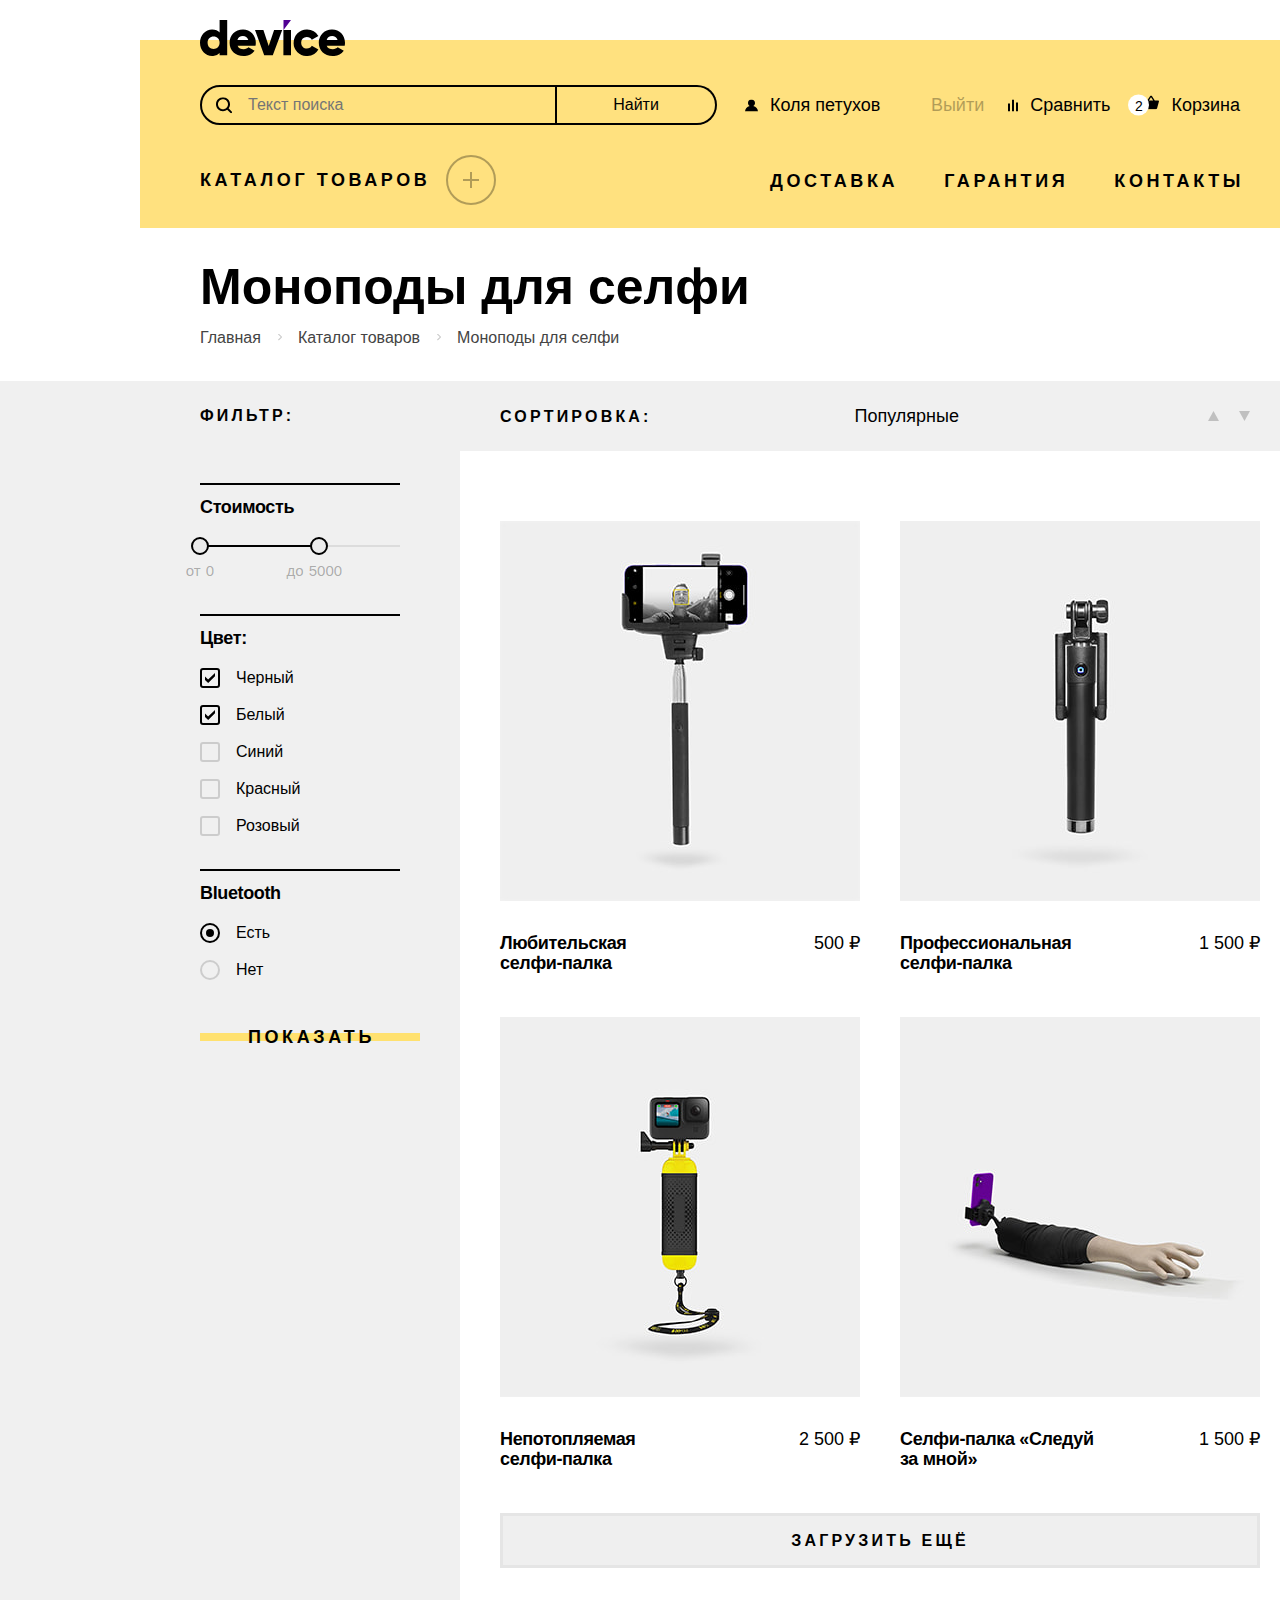
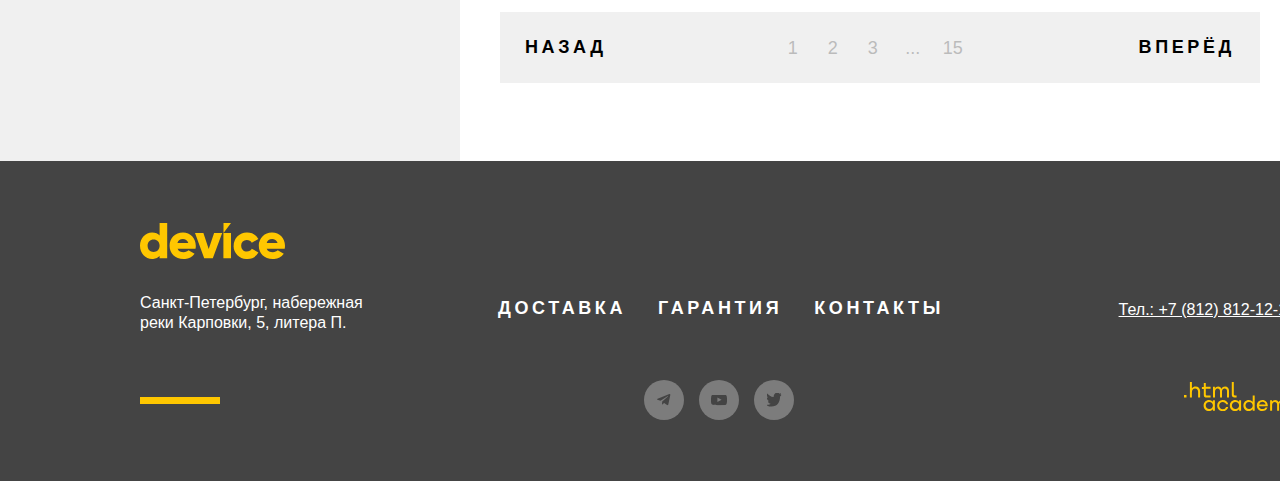
==== commit 4e21f5ce: "Merge pull request #1 from IsaevaOlga/master" ====
--- a/catalog.html
+++ b/catalog.html
@@ -1,118 +1,193 @@
 <!DOCTYPE html>
 <html lang="ru">
 
-  <head>
-    <meta charset="utf-8">
-    <title>HTML Academy: Девайс</title>
-    <link rel="stylesheet" href="styles/styles.css">
-  </head>
-
-  <body>
-
-    <!-- Шапка -->
-    <header class="page_header container">
-      <a href="#">
-        <img class="navigation_page_logo" alt="Логотип Девайс." src="image/logo_device.svg" width="145" height="36">
-      </a>
-      <div class="header_user_bar">
-      <form class="search_form" action="https://echo.htmlacademy.ru/" method="post">
-        <label class="visually_hidden" for="text_search">
-          Поиск по сайту.
-        </label>
-          <input class="text_search" type="text" name="text_search" placeholder="Текст поиска">
-        <button class="button_search" type="submit">
-          Найти
-        </button>
-      </form>
-
-      <div class="user_bar_container">
-      <a class="icon_login_office" href="#">
-        Коля петухов
-      </a>
-      <button class="button_exit" type="button">
-        Выйти
-      </button>
-      <a class="navigation_item_link icon_compare" href="#">
-        Сравнить
-      </a>
-      <button class="navigation_item_link basket" type="button">
-        Корзина
-      </button>
-    </div>
-      </div>
-
-      <!-- Навигация -->
-      <nav class="navigation">
+<head>
+  <meta charset="utf-8">
+  <title>HTML Academy: Девайс</title>
+  <link rel="stylesheet" href="styles/styles.css">
+  <link rel="icon" type="image/x-icon" href="favicon.ico" />
+  <link rel="icon" type="image/png" href="image/favicon.png" />
+</head>
+
+<body>
+
+  <!-- Шапка -->
+  <div class="page_wrapper">
+    <div class="container">
+      <header class="page_header">
+        <a class="page_logo" href="#">
+          <img alt="Логотип Девайс." src="image/logo_device.svg" width="145" height="36">
+        </a>
+
+        <div class="header_user_bar">
+          <form class="search_form" action="https://echo.htmlacademy.ru/" method="post">
+            <label class="visually_hidden" for="text_search">
+              Поиск по сайту.
+            </label>
+            <div class="header_search_wrapper">
+              <input class="text_search" type="text" name="text_search" id="text_search" placeholder="Текст поиска">
+            </div>
+            <button class="button_search" type="submit">
+              Найти
+            </button>
+          </form>
+
+          <div class="user_bar_wrapper">
+            <div class="link_wrapper">
+              <a class="header_link login_link" href="#">
+                Коля петухов
+              </a>
+            </div>
+
+            <button class="header_link exit_link" type="button">
+              Выйти
+            </button>
+            <a class="header_link compare_link" href="#">
+              Сравнить
+            </a>
+            <div class="basket_container">
+              <button class="header_link basket_link" type="button">
+                Корзина
+              </button>
+              <div class="basket_tooltip">
+                <h2 class="visually_hidden">
+                  Корзина.
+                </h2>
+                <ul class="basket_list">
+                  <li class="basket_item">
+                    <a class="basket_item_link" href="#">
+                      <img class="basket_img" src="image/product_1.jpg" alt="Селфи-палка для любителей." width="39"
+                        height="43">
+                      <h3 class="basket_title">
+                        Любительская
+                        <br>
+                        селфи-палка
+                      </h3>
+                    </a>
+                    <button class="basket_button_delete">
+                      <span class="visually_hidden">
+                        Удалить товар из корзины.
+                      </span>
+                    </button>
+                  </li>
+                  <li class="basket_item">
+                    <a class="basket_item_link" href="#">
+                      <img class="basket_img" src="image/product_2.jpg" alt="Селфи-палка для любителей." width="39"
+                        height="43">
+                      <h3 class="basket_title">
+                        Профессиональная
+                        <br>
+                        селфи-палка
+                      </h3>
+                    </a>
+                    <button class="basket_button_delete">
+                      <span class="visually_hidden">
+                        Удалить товар из корзины.
+                      </span>
+                    </button>
+                  </li>
+                </ul>
+                <div class="basket_summary">
+                  <p class="basket_summary_text count">
+                    Товаров: 2
+                  </p>
+                  <p class="basket_summary_text total">
+                    Сумма: 2000 ₽
+                  </p>
+                </div>
+                <a class="basket_tooltip_link" href="#">
+                  Открыть корзину
+                </a>
+              </div>
+            </div>
+          </div>
+        </div>
+
+        <!-- Навигация -->
+        <nav class="navigation">
+          <div class="catalog_sublist_container">
             <button class="catalog_button" type="button">
+              <span class="catalog_dropdown">
+              </span>
               Каталог товаров
             </button>
-            <ul class="submenu_list">
-              <li>
-                <a href="#">
-                  Виртуальная реальность
+
+            <div class="submenu">
+              <ul class="submenu_list">
+                <li class="submenu_item">
+                  <a class="submenu_item_link" href="#">
+                    Виртуальная реальность
+                  </a>
+                </li>
+                <li class="submenu_item">
+                  <a class="submenu_item_link" href="#">
+                    Моноподы для cелфи
+                  </a>
+                </li>
+                <li class="submenu_item">
+                  <a class="submenu_item_link" href="#">
+                    Экшн-камеры
+                  </a>
+                </li>
+              </ul>
+
+              <ul class="submenu_list">
+                <li class="submenu_item">
+                  <a class="submenu_item_link" href="#">
+                    Фитнес-браслеты
+                  </a>
+                </li>
+                <li class="submenu_item">
+                  <a class="submenu_item_link" href="#">
+                    Умные часы
+                  </a>
+                </li>
+              </ul>
+
+              <ul class="submenu_list">
+                <li class="submenu_item">
+                  <a class="submenu_item_link" href="#">
+                    Квадрокоптеры
+                  </a>
+                </li>
+              </ul>
+            </div>
+          </div>
+
+          <div class="navigation_list_container">
+            <ul class="navigation_list">
+              <!--Для активного пункта добавить в тег <a> класс is_active-->
+              <li class="navigation_item">
+                <a class="navigation_link" href="#">
+                  Доставка
                 </a>
               </li>
-              <li>
-                <a href="#">
-                  Моноподы для cелфи
+
+              <li class="navigation_item">
+                <a class="navigation_link" href="#">
+                  Гарантия
                 </a>
               </li>
-              <li>
-                <a href="#">
-                  Экшн-камеры
-                </a>
-              </li>
-              <li>
-                <a href="#">
-                  Фитнес-браслеты
-                </a>
-              </li>
-              <li>
-                <a href="#">
-                  Умные часы
-                </a>
-              </li>
-              <li>
-                <a href="#">
-                  Квадрокоптеры
+
+              <li class="navigation_item">
+                <a class="navigation_link" href="#">
+                  Контакты
                 </a>
               </li>
             </ul>
-          </li>
-
-          <ul class="navigation_list">
-          <li class="submenu_item">
-            <a class="submenu_item_link" href="#">
-              Доставка
-            </a>
-          </li>
-
-          <li class="submenu_item">
-            <a class="submenu_item_link" href="#">
-              Гарантия
-            </a>
-          </li>
-
-          <li class="submenu_item">
-            <a class="submenu_item_link" href="#">
-              Контакты
-            </a>
-          </li>
-        </ul>
-      </nav>
-    </header>
-
-    <main class="main_conainer_catalog main_container">
+          </div>
+        </nav>
+      </header>
+    </div>
+
+    <main>
       <!-- Хлебные крошки-->
-      <header class="breadcrumbs_catalog">
-        <h1 class="visually_hidden">
-          Каталог товаров
+      <section class="container breadcrumbs">
+        <h1 class="title breadcrumbs_title">
+          Моноподы для селфи
         </h1>
-        <h2 class="title_raleway">
-          Моноподы для селфи
-        </h2>
-
-        <ul class="breadcrumbs">
+
+        <ul class="breadcrumbs_list">
           <li class="breadcrumbs_item">
             <a class="breadcrumbs_item_link" href="#">
               Главная
@@ -131,14 +206,15 @@
             </a>
           </li>
         </ul>
-      </header>
-
-      <div class="flex_container">
-        <section>
-          <h2 class="select_sorting_title">
-            Фильтр:
+      </section>
+
+      <div class="main_container">
+        <section class="product_catalog container">
+          <h2 class="visually_hidden">
+            Список товаров с фильтрами
           </h2>
-          <form action="https://echo.htmlacademy.ru/" method="get">
+          <form class="catalog_form" action="https://echo.htmlacademy.ru/" method="get">
+            <h3 class="catalog_title">Фильтр:</h3>
             <!-- стоимость -->
             <fieldset class="catalog_filter">
               <legend class="catalog_filter_title">
@@ -170,6 +246,7 @@
                   </label>
                 </div>
               </div>
+
             </fieldset>
             <!-- Цвет -->
             <fieldset class="catalog_filter">
@@ -179,35 +256,46 @@
               <ul class="catalog_filter_list">
                 <li class="catalog_filter_item">
                   <label class="control">
-                    <input type="checkbox" value="black" checked>
-                    Чёрный
-                  </label>
-                </li>
-
-                <li class="catalog_filter_item">
-                  <label class="control">
-                    <input type="checkbox" name="color" value="white" checked>
+                    <input class=" visually_hidden control_input_checkbox" type="checkbox" value="black" checked>
+                    <span class="control_mark">
+                    </span>
+                    Черный
+                  </label>
+                </li>
+
+                <li class="catalog_filter_item">
+                  <label class="control">
+                    <input class="visually_hidden control_input_checkbox" type="checkbox" name="color" value="white"
+                      checked>
+                    <span class="control_mark">
+                    </span>
                     Белый
                   </label>
                 </li>
 
                 <li class="catalog_filter_item">
                   <label class="control">
-                    <input type="checkbox" name="color" value="blue">
+                    <input class="visually_hidden control_input_checkbox" type="checkbox" name="color" value="blue">
+                    <span class="control_mark">
+                    </span>
                     Синий
                   </label>
                 </li>
 
                 <li class="catalog_filter_item">
                   <label class="control">
-                    <input type="checkbox" name="color" value="red">
+                    <input class="visually_hidden control_input_checkbox" type="checkbox" name="color" value="red">
+                    <span class="control_mark">
+                    </span>
                     Красный
                   </label>
                 </li>
 
                 <li class="catalog_filter_item">
                   <label class="control">
-                    <input type="checkbox" name="color" value="pink">
+                    <input class="visually_hidden control_input_checkbox" type="checkbox" name="color" value="pink">
+                    <span class="control_mark">
+                    </span>
                     Розовый
                   </label>
                 </li>
@@ -215,7 +303,7 @@
             </fieldset>
 
             <!-- Bluetooth -->
-            <fieldset class="catalog_filter">
+            <fieldset class="catalog_filter filter_group_down">
               <legend class="catalog_filter_title">
                 Bluetooth
               </legend>
@@ -223,14 +311,19 @@
               <ul class="catalog_filter_list">
                 <li class="catalog_filter_item">
                   <label class="control">
-                    <input type="radio" name="bluetooth" value="yes" checked>
+                    <input class="visually_hidden control_input_radio" type="radio" name="bluetooth" value="yes"
+                      checked>
+                    <span class="control_radio">
+                    </span>
                     Есть
                   </label>
                 </li>
 
                 <li class="catalog_filter_item">
                   <label class="control">
-                    <input type="radio" name="bluetooth" value="no">
+                    <input class="visually_hidden control_input_radio" type="radio" name="bluetooth" value="no">
+                    <span class="control_radio">
+                    </span>
                     Нет
                   </label>
                 </li>
@@ -239,152 +332,170 @@
 
             <!--кнопка-->
 
-              <button class="button" type="submit">
-                Показать
+            <button class="button catalog_filter_button" type="submit">
+              Показать
+            </button>
+          </form>
+
+
+          <div class="catalog_right_column">
+            <div class="container_sorting">
+              <span class="catalog_title sorting_title">
+                Сортировка:
+              </span>
+              <select class="select_sorting">
+                <option value="popular">
+                  Популярные
+                </option>
+                <option value="cheap">
+                  Дешёвые
+                </option>
+                <option value="expensive">
+                  Дорогие
+                </option>
+              </select>
+
+              <div class="card_toggle">
+                <a class="card_toggle_sorting card_toggle_up" href="#">
+                  <span class="visually_hidden">
+                    Показать от меньшего к большему
+                  </span>
+                </a>
+                <a class="card_toggle_sorting card_toggle_down" href="#">
+                  <span class="visually_hidden">
+                    Показать от большего к меньшему
+                  </span>
+                </a>
+              </div>
+            </div>
+
+            <div class="product_container">
+              <ul class="product_list">
+                <!--Для метки NEW на тег li повесить класс new_product-->
+                <li class="product_item">
+                  <a class="product_card_link" href="#">
+                    <img class="product_img" src="image/product_1.jpg" width="360" height="380"
+                      alt="Любительская селфи-палка.">
+                    <div class="container_text_product">
+                      <h3 class="product_title">
+                        Любительская
+                        <br>
+                        селфи-палка
+                      </h3>
+
+                      <span class="description_price">
+                        500 ₽
+                      </span>
+                    </div>
+                    <span class="button product_about">
+                      Подробнее
+                    </span>
+                  </a>
+                </li>
+
+                <li class="product_item ">
+                  <a class="product_card_link" href="#">
+                    <img class="product_img" src="image/product_2.jpg" width="360" height="380"
+                      alt="Профессиональная селфи-палка.">
+                    <br>
+                    <div class="container_text_product">
+                      <h3 class="product_title">
+                        Профессиональная
+                        <br>
+                        селфи-палка
+                      </h3>
+                      <span class="description_price">
+                        1 500 ₽
+                      </span>
+                    </div>
+                    <span class="button product_about">
+                      Подробнее
+                    </span>
+                  </a>
+                </li>
+
+                <li class="product_item ">
+                  <a class="product_card_link" href="#">
+                    <img class="product_img" src="image/product_3.jpg" width="360" height="380"
+                      alt="Непотопляемая селфи-палка.">
+                    <div class="container_text_product">
+                      <h3 class="product_title">
+                        Непотопляемая
+                        <br>
+                        селфи-палка
+                      </h3>
+                      <span class="description_price">
+                        2 500 ₽
+                      </span>
+                    </div>
+                    <span class="button product_about">
+                      Подробнее
+                    </span>
+                  </a>
+                </li>
+
+                <li class="product_item ">
+                  <a class="product_card_link" href="#">
+                    <img class="product_img" src="image/product_4.jpg" width="360" height="380"
+                      alt="Селфи-палка «Следуй за мной».">
+                    <div class="container_text_product">
+                      <h3 class="product_title">
+                        Селфи-палка «Следуй
+                        <br>
+                        за мной»
+                      </h3>
+                      <span class="description_price">
+                        1 500 ₽
+                      </span>
+                    </div>
+                    <span class="button product_about">
+                      Подробнее
+                    </span>
+                  </a>
+                </li>
+              </ul>
+
+              <button class="download_button" type="button">
+                Загрузить ещё
               </button>
-          </form>
-        </section>
-
-        <section class="container_sorting">
-          <h2 class="select_sorting_title">
-            Сортировка:
-          </h2>
-          <select class="select_sorting">
-            <option value="popular">
-              Популярные
-            </option>
-            <option value="cheap ">
-              Дешёвые
-            </option>
-            <option value="expensive">
-              Дорогие
-            </option>
-          </select>
-
-          <div class="card_toggle">
-            <a class="card_toggle_sorting card_toggle_up" href="#">
-              <span class="visually_hidden">
-                Показать от меньшего к большему
-              </span>
-            </a>
-            <a class="card_toggle_sorting card_toggle_down" href="#">
-              <span class="visually_hidden">
-                Показать от большего к меньшему
-              </span>
-            </a>
-          </div>
-
-          <div class="background_container">
-            <ul class="product_list">
-              <li>
-                <img class="selfie_stick_img" src="image/product_1.jpg" width="360" height="380"
-                  alt="Любительская селфи-палка.">
-                <div class="container_text_product">
-                  <a class="product_card_link" href="#">
-                    <h3 class="product_title">
-                      Любительская
-                      <br>
-                      селфи-палка
-                    </h3>
-                  </a>
-                  <span class="description_price">
-                    500 ₽
-                  </span>
-                </div>
-              </li>
-
-              <li>
-                <img class="profi_selfie_stick_img" src="image/product_2.jpg" width="360" height="380"
-                  alt="Профессиональная селфи-палка.">
-                <br>
-                <div class="container_text_product">
-                  <a class="product_card_link" href="#">
-                    <h3 class="product_title">
-                      Профессиональная
-                      <br>
-                      селфи-палка
-                    </h3>
-                  </a>
-                  <span class="description_price">
-                    1 500 ₽
-                  </span>
-                </div>
-              </li>
-
-              <li>
-                <img class="waterproof_selfie_stick_img" src="image/product_3.jpg" width="360" height="380"
-                  alt="Непотопляемая селфи-палка.">
-                <div class="container_text_product">
-                  <a class="product_card_link" href="#">
-                    <h3 class="product_title">
-                      Непотопляемая
-                      <br>
-                      селфи-палка
-                    </h3>
-                  </a>
-                  <span class="description_price">
-                    2 500 ₽
-                  </span>
-                </div>
-              </li>
-
-              <li>
-                <img class="follow_selfie_stick_img" src="image/product_4.jpg" width="360" height="380"
-                  alt="Селфи-палка «Следуй за мной».">
-                <div class="container_text_product">
-                  <a class="product_card_link" href="#">
-                    <h3 class="product_title">
-                      Селфи-палка «Следуй
-                      <br>
-                      за мной»
-                    </h3>
-                  </a>
-                  <span class="description_price">
-                    1 500 ₽
-                  </span>
-                </div>
-              </li>
-            </ul>
-
-            <button class="button_catalog" type="button">
-              Загрузить ещё
-            </button>
-
-
-                <a class="pagination_button pagination_button_last" href="#">
-                    Назад
-                </a>
-              <ul class="pagination">
-              <li class="pagination_item pagination_item_number">
-                <a class="pagination_link">
-                  1
-                </a>
-              </li>
-              <li class="pagination_item pagination_item_number ">
-                <a class="pagination_link" href="#">
-                  2
-                </a>
-              </li>
-              <li class="pagination_item pagination_item_number">
-                <a class="pagination_link" href="#">
-                  3
-                </a>
-              </li>
-              <li class="pagination_item pagination_item_number">
-                <span class="pagination_link">
-                  ...
-                </span>
-              </li>
-              <li class="pagination_item pagination_item_number">
-                <a class="pagination_link" href="#">
-                  15
-                </a>
-              </li>
-            </ul>
-
-                <a class="pagination_button pagination_button_next" href="#">
-                    Вперёд
-                </a>
+
+              <div class="pagination_container">
+                <a class="pagination_button" href="#">
+                  Назад
+                </a>
+                <ul class="pagination_list">
+                  <li class="pagination_item">
+                    <a class="pagination_link">
+                      1
+                    </a>
+                  </li>
+                  <li class="pagination_item">
+                    <a class="pagination_link" href="#">
+                      2
+                    </a>
+                  </li>
+                  <li class="pagination_item">
+                    <a class="pagination_link" href="#">
+                      3
+                    </a>
+                  </li>
+                  <li class="pagination_item">
+                    <span class="pagination_link">
+                      ...
+                    </span>
+                  </li>
+                  <li class="pagination_item">
+                    <a class="pagination_link" href="#">
+                      15
+                    </a>
+                  </li>
+                </ul>
+
+                <a class="pagination_button" href="#">
+                  Вперёд
+                </a>
+              </div>
+            </div>
           </div>
         </section>
       </div>
@@ -392,10 +503,9 @@
 
     <footer class="footer">
       <div class="container">
-      <a href="#">
-        <img class="footer_page_logo" alt="Логотип Девайс." src="image/logo_device_footer.svg" width="145"
-          height="36">
-      </a>
+        <a class="footer_page_logo" href="#">
+          <img alt="Логотип Девайс." src="image/logo_device_footer.svg" width="145" height="36">
+        </a>
 
         <section class="section_footer">
           <h2 class="visually_hidden">
@@ -426,9 +536,9 @@
             </li>
           </ul>
 
-            <a class="contacts_phone_footer" href="tel:+78128121212">
-              +7 812 812-12-12
-            </a>
+          <a class="contacts_phone_footer" href="tel:+78128121212">
+            Тел.: +7 (812) 812-12-12
+          </a>
 
           <ul class="footer_social_list">
             <li class="footer_social_item">
@@ -457,16 +567,15 @@
           </ul>
 
           <a class="footer_logo_link" href="https://htmlacademy.ru/">
-            <svg width="115" height="33" viewBox="0 0 115 33" fill="none" xmlns="http://www.w3.org/2000/svg">
+            <svg width="115" height="33" viewBox="0 0 115 33" xmlns="http://www.w3.org/2000/svg">
               <path
-                d="M0 12.9v2.6h2.5v-2.6H0ZM11.6 4.5c-1.6 0-2.8.7-3.6 1.7h-.1V0h-2v15.5h2v-5.3c0-2.1 1.3-3.6 3.3-3.6 1.8 0 2.9 1.4 2.9 3.2v5.7h2V9.4c.1-3-1.8-4.9-4.5-4.9ZM26.6 4.8h-4.8V1.1h-2v3.8h-1.9v2h1.9v6c0 1.7 1 2.7 2.7 2.7h4.1v-2h-3.7c-.7 0-1.1-.4-1.1-1.1V6.8h4.8v-2ZM41.1 4.6c-1.6 0-2.9.8-3.5 2.1h-.1a3.7 3.7 0 0 0-3.4-2.1c-1.4 0-2.5.8-3.1 1.8h-.1V4.8H29v10.6h2V10c0-2 1-3.5 2.6-3.5 1.5 0 2.4 1 2.4 2.6v6.3h2V9.8c0-2.4 1.4-3.3 2.6-3.3 1.5 0 2.4 1 2.4 2.6v6.3h2V8.9c.1-2.5-1.4-4.3-3.9-4.3ZM47.8 12.7c0 1.7 1 2.7 2.8 2.7h2v-2h-1.7c-.7 0-1.1-.4-1.1-1.1V0h-2v12.7ZM28.9 19.7a4.9 4.9 0 0 0-3.9-1.8c-3.1 0-5.4 2.3-5.4 5.6s2.3 5.6 5.4 5.6c1.8 0 3-.8 3.8-1.9h.1v1.6h2V18.2h-2v1.5Zm-3.6 7.4a3.5 3.5 0 0 1-3.6-3.6c0-2 1.4-3.6 3.6-3.6s3.6 1.6 3.6 3.6c0 1.9-1.4 3.6-3.6 3.6ZM44.2 22c-.5-2.4-2.6-4.1-5.4-4.1a5.4 5.4 0 0 0-5.6 5.6c0 3.1 2.2 5.6 5.6 5.6 2.8 0 4.9-1.8 5.4-4.2h-2.1a3.4 3.4 0 0 1-3.3 2.3 3.5 3.5 0 0 1-3.6-3.6c0-2 1.4-3.6 3.6-3.6 1.6 0 2.8 1 3.3 2.2h2.1V22ZM55.1 19.7a4.9 4.9 0 0 0-3.9-1.8c-3.1 0-5.4 2.3-5.4 5.6s2.3 5.6 5.4 5.6c1.8 0 3-.8 3.8-1.9h.1v1.6h2V18.2h-2v1.5Zm-3.6 7.4a3.5 3.5 0 0 1-3.6-3.6c0-2 1.4-3.6 3.6-3.6s3.6 1.6 3.6 3.6c0 1.9-1.5 3.6-3.6 3.6ZM68.7 19.8a5 5 0 0 0-3.9-1.9c-3.1 0-5.4 2.3-5.4 5.6s2.2 5.6 5.4 5.6c1.7 0 3-.8 3.8-1.8h.1v1.5h2V13.4h-2v6.4Zm-3.6 7.3a3.5 3.5 0 0 1-3.6-3.6c0-2 1.4-3.6 3.6-3.6s3.6 1.6 3.6 3.6c-.1 2-1.5 3.6-3.6 3.6ZM78.3 17.9a5.4 5.4 0 0 0-5.5 5.6c0 3 2.1 5.6 5.5 5.6 2.5 0 4.5-1.3 5.2-3.6h-2.1c-.5 1-1.6 1.6-3 1.6-1.9 0-3.3-1.3-3.4-2.9h8.8c.2-3.6-2-6.3-5.5-6.3Zm0 1.9c1.7 0 3 1 3.3 2.6h-6.5a3.2 3.2 0 0 1 3.2-2.6ZM98.2 17.9a4 4 0 0 0-3.6 2h-.1c-.6-1.2-1.8-2-3.4-2-1.4 0-2.5.7-3.1 1.8v-1.5h-1.9v10.6h2v-5.4c0-2 1-3.4 2.6-3.5 1.5 0 2.4 1 2.4 2.6v6.3h2v-5.6c0-2.4 1.4-3.3 2.6-3.3 1.5 0 2.4 1 2.4 2.6v6.3h2v-6.5c.1-2.6-1.4-4.4-3.9-4.4ZM109.4 27l-3.6-8.9h-2.2l4.8 11.6c-.3.9-.7 1.2-1.7 1.2h-2.5v2h2.5c1.8 0 2.8-.8 3.5-2.6l4.7-12.2h-2.1l-3.4 8.9Z"
-                fill="#FFC700" />
+                d="M0 12.9v2.6h2.5v-2.6H0ZM11.6 4.5c-1.6 0-2.8.7-3.6 1.7h-.1V0h-2v15.5h2v-5.3c0-2.1 1.3-3.6 3.3-3.6 1.8 0 2.9 1.4 2.9 3.2v5.7h2V9.4c.1-3-1.8-4.9-4.5-4.9ZM26.6 4.8h-4.8V1.1h-2v3.8h-1.9v2h1.9v6c0 1.7 1 2.7 2.7 2.7h4.1v-2h-3.7c-.7 0-1.1-.4-1.1-1.1V6.8h4.8v-2ZM41.1 4.6c-1.6 0-2.9.8-3.5 2.1h-.1a3.7 3.7 0 0 0-3.4-2.1c-1.4 0-2.5.8-3.1 1.8h-.1V4.8H29v10.6h2V10c0-2 1-3.5 2.6-3.5 1.5 0 2.4 1 2.4 2.6v6.3h2V9.8c0-2.4 1.4-3.3 2.6-3.3 1.5 0 2.4 1 2.4 2.6v6.3h2V8.9c.1-2.5-1.4-4.3-3.9-4.3ZM47.8 12.7c0 1.7 1 2.7 2.8 2.7h2v-2h-1.7c-.7 0-1.1-.4-1.1-1.1V0h-2v12.7ZM28.9 19.7a4.9 4.9 0 0 0-3.9-1.8c-3.1 0-5.4 2.3-5.4 5.6s2.3 5.6 5.4 5.6c1.8 0 3-.8 3.8-1.9h.1v1.6h2V18.2h-2v1.5Zm-3.6 7.4a3.5 3.5 0 0 1-3.6-3.6c0-2 1.4-3.6 3.6-3.6s3.6 1.6 3.6 3.6c0 1.9-1.4 3.6-3.6 3.6ZM44.2 22c-.5-2.4-2.6-4.1-5.4-4.1a5.4 5.4 0 0 0-5.6 5.6c0 3.1 2.2 5.6 5.6 5.6 2.8 0 4.9-1.8 5.4-4.2h-2.1a3.4 3.4 0 0 1-3.3 2.3 3.5 3.5 0 0 1-3.6-3.6c0-2 1.4-3.6 3.6-3.6 1.6 0 2.8 1 3.3 2.2h2.1V22ZM55.1 19.7a4.9 4.9 0 0 0-3.9-1.8c-3.1 0-5.4 2.3-5.4 5.6s2.3 5.6 5.4 5.6c1.8 0 3-.8 3.8-1.9h.1v1.6h2V18.2h-2v1.5Zm-3.6 7.4a3.5 3.5 0 0 1-3.6-3.6c0-2 1.4-3.6 3.6-3.6s3.6 1.6 3.6 3.6c0 1.9-1.5 3.6-3.6 3.6ZM68.7 19.8a5 5 0 0 0-3.9-1.9c-3.1 0-5.4 2.3-5.4 5.6s2.2 5.6 5.4 5.6c1.7 0 3-.8 3.8-1.8h.1v1.5h2V13.4h-2v6.4Zm-3.6 7.3a3.5 3.5 0 0 1-3.6-3.6c0-2 1.4-3.6 3.6-3.6s3.6 1.6 3.6 3.6c-.1 2-1.5 3.6-3.6 3.6ZM78.3 17.9a5.4 5.4 0 0 0-5.5 5.6c0 3 2.1 5.6 5.5 5.6 2.5 0 4.5-1.3 5.2-3.6h-2.1c-.5 1-1.6 1.6-3 1.6-1.9 0-3.3-1.3-3.4-2.9h8.8c.2-3.6-2-6.3-5.5-6.3Zm0 1.9c1.7 0 3 1 3.3 2.6h-6.5a3.2 3.2 0 0 1 3.2-2.6ZM98.2 17.9a4 4 0 0 0-3.6 2h-.1c-.6-1.2-1.8-2-3.4-2-1.4 0-2.5.7-3.1 1.8v-1.5h-1.9v10.6h2v-5.4c0-2 1-3.4 2.6-3.5 1.5 0 2.4 1 2.4 2.6v6.3h2v-5.6c0-2.4 1.4-3.3 2.6-3.3 1.5 0 2.4 1 2.4 2.6v6.3h2v-6.5c.1-2.6-1.4-4.4-3.9-4.4ZM109.4 27l-3.6-8.9h-2.2l4.8 11.6c-.3.9-.7 1.2-1.7 1.2h-2.5v2h2.5c1.8 0 2.8-.8 3.5-2.6l4.7-12.2h-2.1l-3.4 8.9Z" />
             </svg>
           </a>
         </section>
       </div>
     </footer>
   </div>
-  </body>
+</body>
 
 </html>
--- a/styles/styles.css
+++ b/styles/styles.css
@@ -4,7 +4,7 @@
   font-family: "Rubik";
   font-style: normal;
   font-weight: 400;
-  src: url("../fonts/rubik-400.woff2") format("woff2");
+  src: url("../fonts/rubik/rubik-400.woff2") format("woff2");
   font-display: swap;
 }
 
@@ -12,7 +12,7 @@
   font-family: "Rubik";
   font-style: normal;
   font-weight: 700;
-  src: url("../fonts/rubik-700.woff2") format("woff2");
+  src: url("../fonts/rubik/rubik-700.woff2") format("woff2");
   font-display: swap;
 }
 
@@ -20,7 +20,7 @@
   font-family: "Raleway";
   font-style: normal;
   font-weight: 800;
-  src: url("../fonts/raleway-800.woff2") format("woff2");
+  src: url("../fonts/raleway/raleway-800.woff2") format("woff2");
   font-display: swap;
 }
 
@@ -55,6 +55,7 @@
   background-color: #ffffff;
 }
 
+*,
 *::before,
 *::after {
   box-sizing: border-box;
@@ -71,7 +72,7 @@
   padding: 0 40px;
 }
 
-.page_wrapper{
+.page_wrapper {
   display: flex;
   flex-direction: column;
   width: 100%;
@@ -91,7 +92,7 @@
 
 /* Кнопки */
 
-.button{
+.button {
   display: inline-block;
   border: none;
   padding: 10px 10px 9px 13px;
@@ -104,13 +105,11 @@
   line-height: 21px;
   letter-spacing: 0.2em;
   text-transform: uppercase;
-  background-image: linear-gradient(
-    rgba(255, 255, 255, 0) 40%,
-    #ffe16f 40%,
-    #ffe16f 60%,
-    rgba(255, 255, 255, 0) 60%,
-    rgba(255, 255, 255, 0) 100%
-  );
+  background-image: linear-gradient(rgba(255, 255, 255, 0) 40%,
+      #ffe16f 40%,
+      #ffe16f 60%,
+      rgba(255, 255, 255, 0) 60%,
+      rgba(255, 255, 255, 0) 100%);
   background-position: center;
   background-size: 100% 100%;
   background-color: transparent;
@@ -119,32 +118,39 @@
 }
 
 /* шапка */
-.page_header{
-    padding: 20px 60px 22px 60px;
-    background-image: linear-gradient(transparent 40px, #ffe17f 40px);
-    position: relative;
-}
-
-.page_logo{
+.page_header {
+  padding: 20px 60px 22px 60px;
+  background-image: linear-gradient(transparent 40px, #ffe17f 40px);
+  position: relative;
+}
+
+.page_logo {
   display: inline-block;
   margin-bottom: 20px;
   transition: opacity 0.3s;
 }
 
-.header_user_bar{
+.header_user_bar {
   display: flex;
   flex-wrap: wrap;
   margin-bottom: 30px;
   justify-content: space-between;
 }
 
-.search_form{
+.search_form {
   display: flex;
   align-items: flex-start;
-}
-
-.text_search{
-  width: 359px;
+  width: 517px;
+}
+
+.header_search_wrapper {
+  display: flex;
+  max-width: 359px;
+  flex-grow: 1;
+}
+
+.text_search {
+  width: 100%;
   padding: 8px 46px;
   font: inherit;
   font-size: 16px;
@@ -153,13 +159,14 @@
   background-color: transparent;
   border: 2px solid #000000;
   border-radius: 50px 0 0 50px;
-  background-image: url("../images/svg/header-search.svg");
+  background-image: url("../image/icons_search.svg");
   background-repeat: no-repeat;
   background-position: 14px;
 }
 
-.button_search{
-  width: 160px;
+.button_search {
+  min-width: 160px;
+  max-width: 250px;
   padding: 8px;
   text-align: center;
   font: inherit;
@@ -175,7 +182,7 @@
   position: relative;
 }
 
-.user_bar_wrapper{
+.user_bar_wrapper {
   display: flex;
   flex-wrap: wrap;
   min-width: 497px;
@@ -197,10 +204,11 @@
 
 .link_wrapper {
   display: flex;
+  flex-wrap: wrap;
   flex-grow: 1;
 }
 
-.login_link{
+.login_link {
   align-self: center;
   padding-left: 27px;
   background-image: url("../image/login.svg");
@@ -208,7 +216,11 @@
   background-position: 1px;
 }
 
-.compare_link{
+.exit_link {
+  opacity: 0.3;
+}
+
+.compare_link {
   padding-left: 22px;
   background-image: url("../image/compare.svg");
   background-repeat: no-repeat;
@@ -216,14 +228,14 @@
   grid-column-start: 3;
 }
 
-/* .basket-container {
+.basket_container {
   display: flex;
   margin-left: 18px;
   align-items: center;
   position: relative;
-} */
-
-.basket_link{
+}
+
+.basket_link {
   padding: 0;
   padding-left: 43px;
   background-image: url("../image/basket.svg");
@@ -233,7 +245,7 @@
   cursor: pointer;
 }
 
-/* .basket-link::before {
+.basket_link::before {
   content: "2";
   position: absolute;
   width: 21px;
@@ -247,9 +259,204 @@
   left: 0;
   top: 50%;
   transform: translateY(-50%);
-} */
-
-
+}
+
+/* Тултип */
+.basket_tooltip {
+  display: none;
+  flex-direction: column;
+  flex-wrap: wrap;
+  position: absolute;
+  width: 320px;
+  background-color: #000000;
+  color: #ffffff;
+  font-size: 16px;
+  line-height: 20px;
+  z-index: 4;
+  top: calc(100% + 5px);
+  right: -77px;
+}
+
+.basket_container:hover .basket_tooltip,
+.basket_container:focus-within .basket_tooltip,
+.basket_container:active .basket_tooltip {
+  display: flex;
+}
+
+.basket_tooltip::before {
+  content: "";
+  position: absolute;
+  top: 0;
+  left: 50%;
+  width: 14px;
+  height: 6px;
+  transform: translateX(-50%) translateY(-6px);
+  background-color: #000000;
+  clip-path: polygon(50% 0%, 0% 100%, 100% 100%);
+}
+
+.basket_tooltip::after {
+  content: "";
+  position: absolute;
+  top: -20px;
+  left: 0;
+  width: 100%;
+  height: 20px;
+}
+
+.basket_list {
+  list-style: none;
+  margin: 0;
+  padding: 0;
+}
+
+.basket_item {
+  display: flex;
+  padding: 20px;
+  width: 100%;
+}
+
+.basket_item:not(:last-child) {
+  border-bottom: 1px solid rgba(220, 220, 220, 0.1);
+}
+
+.basket_item_link {
+  display: flex;
+  text-decoration: none;
+  color: #ffffff;
+}
+
+.basket_img {
+  margin-right: 23px;
+}
+
+.basket_title {
+  margin: 0;
+  font: inherit;
+  display: flex;
+}
+
+.basket_item_link:hover {
+  opacity: 0.6;
+}
+
+.basket_item_link:active {
+  opacity: 0.3;
+}
+
+.basket_item_link:focus {
+  outline: #af4fff 2px solid;
+  outline-offset: 2px;
+}
+
+.basket_button_delete {
+  border: none;
+  background-color: transparent;
+  cursor: pointer;
+  width: 30px;
+  height: 30px;
+  position: relative;
+  transform: translate(30%, -30%);
+  margin-left: auto;
+}
+
+.basket_button_delete::before,
+.basket_button_delete::after {
+  content: "";
+  width: 2px;
+  height: 14px;
+  background-color: #ffffff;
+  top: 50%;
+  left: 50%;
+  position: absolute;
+}
+
+.basket_button_delete::before {
+  transform: translateY(-50%) translateX(-50%) rotate(45deg);
+}
+
+.basket_button_delete::after {
+  transform: translateY(-50%) translateX(-50%) rotate(-45deg);
+}
+
+.basket_button_delete:hover {
+  opacity: 0.6;
+}
+
+.basket_button_delete:active {
+  opacity: 0.3;
+}
+
+.basket_button_delete:focus {
+  outline: #af4fff 2px solid;
+  outline-offset: -8px;
+}
+
+.basket_summary {
+  padding: 15px 20px;
+  display: grid;
+  grid-template-columns: 120px 1fr;
+  gap: 10px;
+  background-color: #444444;
+  margin-bottom: 20px;
+}
+
+.basket_summary_text {
+  margin: 0;
+}
+
+.total {
+  text-align: end;
+}
+
+.basket_tooltip_link {
+  width: calc(100% - 40px);
+  margin: 0 auto 20px auto;
+  background: #ffffff;
+  min-height: 50px;
+  padding: 14px;
+  text-decoration: none;
+  font-family: "Raleway", "Arial", sans-serif;
+  font-weight: 800;
+  font-size: 18px;
+  line-height: 21px;
+  text-align: center;
+  letter-spacing: 0.2em;
+  text-transform: uppercase;
+  color: #000000;
+  align-items: center;
+}
+
+.basket_tooltip_link:hover {
+  background-color: #ffe17f;
+}
+
+.basket_tooltip_link:active {
+  background-color: #ffe17f;
+  color: rgba(0, 0, 0, 0.3);
+}
+
+.basket_tooltip_link:focus {
+  outline: #af4fff 2px solid;
+  outline-offset: 2px;
+}
+
+.basket_tooltip_link:disabled {
+  color: rgba(0, 0, 0, 0.3);
+  cursor: none;
+}
+
+.navigation {
+  display: grid;
+  padding: 0;
+  width: 100%;
+  grid-template-columns: 1fr 630px;
+  align-items: center;
+  gap: 26px;
+  justify-content: space-between;
+  position: relative;
+  z-index: 3;
+}
 
 .navigation_link {
   text-decoration: none;
@@ -262,14 +469,13 @@
   text-transform: uppercase;
 }
 
-.navigation_link.is-active {
+.navigation_link.is_active {
   border-bottom: 2px solid #000000;
   padding-bottom: 2px;
 }
 
 .catalog_button {
-  width: 293px;
-  padding: 15px 57px 15px 0;
+  padding: 15px 66px 15px 0;
   border: none;
   background-color: transparent;
   cursor: pointer;
@@ -362,9 +568,9 @@
   min-height: 161px;
 }
 
-.catalog_button:active ~ .submenu,
-.catalog_button:focus ~ .submenu,
-.catalog_sublist_container:focus-within > .submenu{
+.catalog_button:active~.submenu,
+.catalog_button:focus~.submenu,
+.catalog_sublist_container:focus-within>.submenu {
   display: flex;
 }
 
@@ -381,7 +587,7 @@
   margin-bottom: 6px;
 }
 
-.menu-sublist-link {
+.submenu_item_link {
   text-decoration: none;
   color: #000000;
   font-size: 16px;
@@ -403,7 +609,7 @@
   padding-bottom: 35px;
 }
 
-.slider_controls{
+.slider_controls {
   display: flex;
   width: 530px;
   justify-content: space-between;
@@ -435,7 +641,7 @@
   transform: rotate(180deg);
 }
 
-.slider_pagination{
+.slider_pagination {
   width: 76px;
   position: absolute;
   right: 40px;
@@ -527,6 +733,8 @@
   grid-template-columns: 1fr;
   gap: 12px;
   margin: 0 20px 0 0;
+  max-width: 180px;
+  min-width: 100px;
 }
 
 .slider_advantages_item:nth-child(3n) {
@@ -548,8 +756,8 @@
 
 /* Подменю */
 
-.section_submenu_products{
-padding-top: 73px;
+.section_submenu_products {
+  padding-top: 73px;
   padding-bottom: 35px;
 }
 
@@ -642,7 +850,7 @@
 
 
 /*tabs*/
-.advantages_tabs{
+.advantages_tabs {
   background-image: linear-gradient(#ffffff 149px, #f0f0f0 149px);
   width: 100%;
   padding-top: 47px;
@@ -655,7 +863,7 @@
   grid-template-columns: 287px 1fr;
 }
 
-.tabs_button{
+.tabs_button {
   display: flex;
   flex-direction: column;
   flex-wrap: wrap;
@@ -667,8 +875,8 @@
   display: flex;
   position: relative;
   justify-content: center;
-  width: 160px;
-  height: 40px;
+  min-width: 160px;
+  min-height: 40px;
   margin-bottom: 35px;
   z-index: 1;
 }
@@ -699,13 +907,13 @@
   outline-offset: 2px;
 }
 
+.container_tabs {
+  padding: 73px 278px 55px 116px;
+  position: relative;
+}
+
 .content_tabs {
-  padding: 73px 278px 55px 116px;
-  position: relative;
-}
-
-.content_tabs {
-
+  display: none;
   background-repeat: no-repeat;
   transition: 0.25s;
 }
@@ -717,11 +925,36 @@
   position: absolute;
 }
 
+.delivery_tabs::after {
+  height: 164px;
+  width: 136px;
+  right: 63px;
+  background-image: url("../image/delivery_icons.svg");
+  background-size: cover;
+  background-repeat: no-repeat;
+  z-index: 1;
+}
+
+.guarantee_tabs::after {
+  height: 195px;
+  width: 171px;
+  right: 26px;
+  background-image: url("../image/guarantee_icons.svg");
+}
+
+.credit_tabs::after {
+  height: 188px;
+  width: 156px;
+  right: 25px;
+  background-image: url("../image/credit_icons.svg");
+}
+
+
 .title_tabs {
   margin-bottom: 34px;
 }
 
-.tabs_text{
+.tabs_text {
   margin: 0;
 }
 
@@ -730,7 +963,7 @@
 }
 
 /*Заказ товаров*/
-.delivery{
+.delivery {
   padding-top: 71px;
   padding-bottom: 35px;
 }
@@ -872,7 +1105,7 @@
   margin: 0;
 }
 
-.contacts_phone{
+.contacts_phone {
   font-style: normal;
   color: #444444;
 }
@@ -914,7 +1147,7 @@
   margin: 0;
   padding: 0;
   padding-top: 10px;
-  max-width: 553px;
+  min-width: 553px;
 }
 
 .subscribe_form {
@@ -926,16 +1159,22 @@
 .form_email {
   display: flex;
   align-items: center;
+  width: 810px;
 }
 
 .input_email {
   font: inherit;
   border: none;
   background-color: transparent;
-  width: 558px;
+  max-width: 558px;
+  min-width: 300px;
+  flex-grow: 1;
   min-height: 55px;
+  padding: 12px 20px 10px 16px;
   border-bottom: 3px solid #c4c4c4;
   outline: none;
+  align-self: flex-end;
+  height: 100%;
 }
 
 .input_email::placeholder {
@@ -945,7 +1184,7 @@
 
 .button_subscribe {
   max-width: 330px;
-  padding: 16px 35px;
+  padding: 14px 35px;
   font-family: "Raleway", Arial, sans-serif;
   font-weight: 800;
   font-size: 18px;
@@ -989,7 +1228,7 @@
   height: 7px;
   position: absolute;
   left: 0;
-  top: 104px;
+  bottom: 31px;
   background-color: #ffc700;
 }
 
@@ -1063,7 +1302,7 @@
   margin-right: 0;
 }
 
-.footer_social_link{
+.footer_social_link {
   width: 40px;
   height: 40px;
   border-radius: 50%;
@@ -1121,395 +1360,1258 @@
   fill: #FFC700;
 }
 
-/*
-
-
-
-
-/* Картинки ссылок подменю */
-/*
-
-/* Описание */
-/* .description {
-  max-width: 560px;
-  color: #444444;
-  margin: 0;
-}
-
-.container_delivery {
-  width: 1160px;
-  margin: 0 auto;
-  padding: 70px 0 70px 0;
-  position: relative;
-}
-
-.button_delivery {
-  font-family: 'Raleway';
-  font-style: normal;
+/* Каталог */
+/* Хлебные крошки */
+
+.breadcrumbs {
+  padding: 34px 100px 34px 100px;
+}
+
+.breadcrumbs_title {
+  margin: 0;
+  margin-bottom: 16px;
+}
+
+.breadcrumbs_list {
+  list-style-type: none;
+  font-size: 16px;
+  line-height: 19px;
+  margin: 0;
+  display: flex;
+  padding: 0;
+  flex-wrap: wrap;
+}
+
+.breadcrumbs_item_link {
+  display: inline-block;
+  text-align: left;
+  margin: auto 0;
+  text-decoration: none;
+  color: inherit;
+  transition: opacity 0.3s;
+}
+
+.breadcrumbs_item {
+  position: relative;
+  margin-right: 37px;
+}
+
+.breadcrumbs_item::after {
+  content: "";
+  position: absolute;
+  background-image: url("../image/arrow_breadcrumbs.svg");
+  background-repeat: no-repeat;
+  background-size: cover;
+  height: 7px;
+  width: 4px;
+  top: 49%;
+  transform: translateY(-50%);
+  right: -21px;
+}
+
+.breadcrumbs_item:last-child::after {
+  content: none;
+}
+
+
+/*Фильтр*/
+
+.catalog_form {
+  max-width: 320px;
+  display: flex;
+  flex-direction: column;
+  flex-wrap: wrap;
+  padding: 25px 60px;
+}
+
+.catalog_title {
+  font-family: "Raleway", Arial, sans-serif;
   font-weight: 800;
-  font-size: 20px;
-  line-height: 23px;
-  text-align: center;
+  line-height: 19px;
+  font-size: 16px;
   letter-spacing: 0.2em;
   text-transform: uppercase;
-  display: flex;
-  justify-content: center;
-  align-items: center;
-  width: 1160px;
-  height: 100px;
-  background-color: #F0F0F0;
+  color: #000000;
+  margin: 0;
+  margin-bottom: 58px;
+}
+
+.catalog_filter {
   border: none;
-}
-
-.transport_item {
-  font-family: 'Rubik';
-  font-style: normal;
+  padding: 0;
+  margin: 0;
+  margin-bottom: 34px;
+}
+
+.catalog_filter_title {
+  width: 100%;
+  padding: 14px 0 0 0;
   font-weight: 700;
-  font-size: 18px;
   line-height: 20px;
   letter-spacing: -0.02em;
-}
-
-.transport_item:not(:last-child) {
+  margin: 0;
+  margin-bottom: 20px;
+  color: #000000;
+  position: relative;
+}
+
+.catalog_filter_title::before {
+  content: "";
+  position: absolute;
+  width: 200px;
+  height: 2px;
+  background-color: #000000;
+  top: 0;
+  left: 0;
+}
+
+/*Блок с продуктами*/
+
+.main_container {
+  background-color: #f0f0f0;
+}
+
+.product_catalog {
+  display: flex;
+}
+
+/*Range*/
+
+.range {
+  max-width: 200px;
+  padding-top: 8px;
+}
+
+.range_scale {
+  position: relative;
+  height: 2px;
+  background-color: #dcdcdc;
+  margin-bottom: 15px;
+}
+
+.range_bar {
+  position: absolute;
+  height: 2px;
+  background-color: #000000;
+}
+
+.range_toggle {
+  padding: 0;
+  margin: 0;
+  position: absolute;
+  width: 18px;
+  height: 18px;
+  background-color: #ebebeb;
+  border: 2px solid #000000;
+  border-radius: 50%;
+  top: 50%;
+  transform: translateY(-50%);
+  cursor: pointer;
+}
+
+.toggle_min {
+  left: 0;
+  transform: translateX(-50%) translateY(-50%);
+}
+
+.toggle_max {
+  right: 0;
+  transform: translateX(50%) translateY(-50%);
+}
+
+.range_wrapper_inputs {
+  display: flex;
+}
+
+.catalog_filter_label {
+  display: flex;
+  font: inherit;
+  font-size: 15px;
+  line-height: 18px;
+  margin-left: 5px;
+  color: rgba(0, 0, 0, 0.3);
+}
+
+.range_input {
+  width: 60px;
+  padding: 0;
+  margin-left: 5px;
+  font: inherit;
+  text-align: left;
+  background-color: transparent;
+  border: none;
+  -webkit-appearance: textfield;
+  appearance: textfield;
+  color: rgba(0, 0, 0, 0.3);
+}
+
+.range_input_from {
+  transform: translateX(-24%);
+}
+
+.range_input_to {
+  transform: translateX(-4%);
+}
+
+.range_input::-webkit-outer-spin-button,
+.range_input::-webkit-inner-spin-button {
+  -webkit-appearance: none;
+  appearance: none;
+  margin: 0;
+}
+
+.catalog_filter_list {
+  margin: 0;
+  padding: 0;
+  font-size: 16px;
+  line-height: 19px;
+  color: #000000;
+  list-style-type: none;
+}
+
+.catalog_filter_item:not(:last-child) {
   margin-bottom: 18px;
 }
 
-.tab_container {
-  display: flex;
-  width: 1440px;
-  min-height: 289px;
-  margin: 0 auto;
-  position: relative;
-}
-
-.tab_container::before {
+.control {
+  position: relative;
+  display: inline-block;
+  padding-left: 36px;
+  cursor: pointer;
+}
+
+.control_mark {
+  position: absolute;
+  width: 20px;
+  height: 20px;
+  background-color: transparent;
+  border: 2px solid #cccccc;
+  left: 0;
+  border-radius: 3px;
+}
+
+.control_input_checkbox:checked+.control_mark {
+  background-image: url("../image/tick.svg");
+  background-position: 50% 50%;
+  background-repeat: no-repeat;
+  border-color: #000000;
+}
+
+.control_radio {
+  position: absolute;
+  width: 20px;
+  height: 20px;
+  background-color: transparent;
+  border: 2px solid #cccccc;
+  left: 0;
+  border-radius: 50%;
+}
+
+.control_input_radio:checked+.control_radio {
+  border-color: #000000;
+}
+
+.control_input_radio:checked+.control_radio::before {
+  position: absolute;
+  width: 8px;
+  height: 8px;
+  background-color: #000000;
+  border-radius: 50%;
   content: "";
-  width: 1440px;
-  height: 289px;
-  background-color: #F0F0F0;
-  position: absolute;
-  z-index: -1;
-  top: 40px
-}
-
-.tab_links_delivery {
+  top: 50%;
+  left: 50%;
+  transform: translateX(-50%) translateY(-50%);
+}
+
+.filter_group_down {
+  margin-bottom: 38px;
+}
+
+.catalog_filter_button {
+  width: 220px;
+}
+
+.catalog_right_column {
+  width: 100%;
+}
+
+.container_sorting {
+  padding: 20px 40px;
+  display: grid;
+  grid-template-columns: 250px auto 164px;
+  justify-content: space-between;
+}
+
+.sorting_title {
+  margin: auto 0;
+}
+
+.select_sorting {
+  border: none;
+  background-color: transparent;
+  font: inherit;
+  padding: 0;
+  padding-right: 32px;
+  -webkit-appearance: none;
+  appearance: none;
+  background-image: url("../images/svg/select-arrow.svg");
+  background-repeat: no-repeat;
+  background-position: right 12px top 50%;
+  max-width: 400px;
+}
+
+.card_toggle {
+  display: grid;
+  grid-template-columns: 11px 11px;
+  grid-gap: 20px;
+  justify-content: flex-end;
+  margin-right: 10px;
+}
+
+.card_toggle_sorting {
+  display: flex;
+  position: relative;
+  width: 11px;
+  height: 10px;
+  align-self: center;
+}
+
+.card_toggle_sorting::after {
+  content: "";
+  position: absolute;
+  width: 100%;
+  height: 100%;
+  background-color: rgba(0, 0, 0, 0.2);
+  -webkit-clip-path: polygon(50% 0%, 0% 100%, 100% 100%);
+  clip-path: polygon(50% 0%, 0% 100%, 100% 100%);
+}
+
+.card_toggle_sorting::before {
+  content: "";
+  position: absolute;
+  width: 30px;
+  height: 30px;
+  left: 50%;
+  top: 50%;
+  transform: translate(-50%, -50%);
+  cursor: pointer;
+}
+
+.card_toggle_down {
+  transform: rotate(180deg);
+}
+
+.product_container {
+  background-color: #ffffff;
+  padding: 70px 40px 78px 40px;
+}
+
+.product_list {
+  list-style-type: none;
+  margin: 0;
+  margin-bottom: 44px;
+  padding: 0;
+  display: grid;
+  grid-template-columns: repeat(2, 1fr);
+  gap: 44px 40px;
+}
+
+.product_item {
+  position: relative;
+  padding: 0;
+}
+
+.product_card_link {
+  display: flex;
+  flex-wrap: wrap;
+  text-decoration: none;
+  color: #000000;
+  font-weight: 700;
+  line-height: 20px;
+  font-size: 18px;
+  letter-spacing: -0.02em;
+}
+
+.product_img {
+  background-color: #f0f0f0;
+  margin-bottom: 32px;
+}
+
+.container_text_product {
+  display: grid;
+  grid-template-columns: 230px 1fr;
+  gap: 20px;
+  width: 100%;
+}
+
+.product_title {
+  max-width: 230px;
+  font: inherit;
+  margin: 0;
+  margin-right: auto;
+}
+
+.description_price {
+  font-weight: 400;
+  line-height: 21px;
+  letter-spacing: 0;
+  margin-left: auto;
+}
+
+.product_about {
+  display: none;
+  position: absolute;
+  width: 220px;
+  top: 170px;
+  left: 70px;
+  z-index: 2;
+}
+
+.new_product {
+  position: relative;
+}
+
+.new_product::after {
+  position: absolute;
+  content: "new";
+  width: 60px;
+  height: 60px;
+  top: 27px;
+  right: 27px;
+  border: 2px solid rgba(0, 0, 0, 0.6);
+  border-radius: 50%;
+  font-family: "Raleway", Arial, sans-serif;
+  font-weight: 800;
+  font-size: 14px;
+  line-height: 16px;
+  letter-spacing: 0.2em;
+  text-transform: uppercase;
+  padding: 21px 12px 23px 8px;
+  color: rgba(0, 0, 0, 0.6);
+}
+
+.download_button {
   display: block;
-  padding-right: 120px;
-  padding-left: 14px;
-  padding-top: 10px;
-  padding-bottom: 10px;
-  background-color: #000000;
-  color: #FFE17F;
-  border: none;
-}
-
-.tab_links {
-  border: none;
-}
-
-.button_delivery::after {
-  content: "";
-  width: 125px;
-  height: 100px;
-  z-index: 1;
-  background: #FFE17F;
-  position: absolute;
-  left: 0;
-  background-image: url("../image/car.svg");
-  background-repeat: no-repeat;
-  background-position: center;
-} */
-
-/* О нас */
-.flex_info {
-  /* display: grid;
-  grid-template-columns: 520px 532px;
-  grid-template-rows: 1fr;
-  gap: 108px;
-  width: 1160px;
-  margin: 0 auto;
-  padding: 0 0 70px 0;
-}
-
-.title_about_us {
-  margin: 48px 0 48px 0;
-} */
-
-.description_about_us {
-  margin-bottom: 30px;
-}
-
-.title_contacts {
-  margin: 0;
-  margin-top: 30px;
-  margin-bottom: 15px;
-}
-
-.about_us_list {
-  padding: 0;
-  margin: 0;
-  margin-bottom: 30px;
-  list-style-type: none;
-} */
-
-/* Подписаться на рассылку */
-/* .section_subscribe {
-  display: flex;
-  flex-wrap: wrap;
-  background-color: #F0F0F0;
-  padding-top: 64px;
-  padding-bottom: 56px;
-  width: 1440px;
-  margin: 0 auto;
-  position: relative;
-  padding: 64px 140px 56px 146px;
-}
-
-.title_subscribe {
-  margin: 0 252px 144px 0
-}
-
-.description_subscribe {
-  margin-top: 10px;
-}
-
-.check_mark {
-  min-width: 160px;
-  margin-left: 188px;
-  padding: 13px 0 13px 0;
-} */
-
-/* Форма */
-/* .form_email {
-  display: flex;
-}
-
-.input_email {
-  font-family: 'Rubik';
-  font-style: normal;
-  font-weight: 400;
-  font-size: 18px;
-  line-height: 30px;
-  color: #444444;
-  opacity: 0.5;
-  width: 500px;
-  height: 52px;
-  border: none;
-  border-bottom: 3px solid #C4C4C4;
-  background-color: #F0F0F0;
-  padding-left: 16px;
-}
-
-.button_subscribe {
-  font-family: 'Raleway';
-  font-style: normal;
+  width: 100%;
+  text-decoration: none;
+  text-align: center;
+  font-family: "Raleway", Arial, sans-serif;
+  font-weight: 800;
+  font-size: 16px;
+  line-height: 19px;
+  letter-spacing: 0.2em;
+  text-transform: uppercase;
+  color: #000000;
+  padding: 15px;
+  border: 3px solid #e5e5e5;
+  margin: 0;
+  margin-bottom: 44px;
+}
+
+.pagination_container {
+  width: 100%;
+  margin: 0;
+  display: grid;
+  grid-template-columns: auto 280px auto;
+  justify-content: space-between;
+  background-color: #f0f0f0;
+}
+
+.pagination_button {
+  padding: 25px;
+  font-family: "Raleway", Arial, sans-serif;
   font-weight: 800;
   font-size: 18px;
   line-height: 21px;
   letter-spacing: 0.2em;
   text-transform: uppercase;
-  width: 253px;
-  height: 57px;
-  border: 3px solid #C4C4C4;
-} */
-
-/* Подвал */
-
-/* .footer_container {
+  color: #000000;
+  text-decoration: none;
+}
+
+.pagination_list {
+  margin: auto auto;
+  padding: 0;
+  list-style-type: none;
+  display: flex;
+  flex-wrap: wrap;
+}
+
+.pagination_item {
+  display: flex;
+}
+
+.pagination_link {
+  min-width: 40px;
+  height: 40px;
+  text-align: center;
+  text-decoration: none;
+  color: inherit;
+  opacity: 0.3;
+  padding: 5px 0;
+  outline: none;
+}
+
+.pagination_link.is_active {
+  opacity: 0.6;
+}
+
+
+/*Состояния*/
+
+.page_logo:hover,
+.footer_page_logo:hover,
+.breadcrumbs_item_link:hover,
+.select_sorting:hover,
+.contacts_phone:hover {
+  opacity: 0.6;
+  transition: opacity 0.3s;
+}
+
+.page_logo:active,
+.footer_page_logo:active,
+.breadcrumbs_item_link:active,
+.select_sorting:active,
+.contacts_phone:active {
+  opacity: 0.3;
+  transition: opacity 0.3s;
+}
+
+.page_logo:focus,
+.footer_page_logo:focus,
+.breadcrumbs_item_link:focus,
+.select_sorting:focus,
+.contacts_phone:focus {
+  outline-offset: 2px;
+  outline: 2px solid #af4fff;
+}
+
+.button:hover {
+  background-size: 100% 500%;
+}
+
+.button:active {
+  background-color: #ffcc33;
+  background-image: none;
+}
+
+.button:focus {
+  outline: 2px solid #af4fff;
+}
+
+
+.button:disabled,
+.download_button:disabled,
+.button_subscribe:disabled {
+  opacity: 0.3;
+}
+
+.download_button:hover {
+  border: 3px solid #000000;
+  cursor: pointer;
+}
+
+.download_button:active {
+  opacity: 0.3;
+  transition: opacity 0.3s;
+}
+
+.download_button:focus {
+  outline: 2px solid #af4fff;
+  outline-offset: 2px;
+}
+
+.button_subscribe:hover {
+  color: #ffffff;
+  background-color: #000000;
+  border: 3px solid #000000;
+}
+
+.button_subscribe:active {
+  color: rgba(255, 255, 255, 0.3);
+  background-color: #000000;
+  border: 3px solid #000000;
+}
+
+.button_subscribe:focus {
+  outline: 2px solid #af4fff;
+  outline-offset: 2px;
+}
+
+.control:hover,
+.control:hover {
+  opacity: 0.6;
+}
+
+.control:active,
+.control:active {
+  opacity: 0.3;
+}
+
+.control_input_radio:focus+.control_radio::after,
+.control_input_checkbox:focus+.control_mark::after {
+  content: "";
+  width: 20px;
+  height: 20px;
+  left: -2px;
+  top: -2px;
+  position: absolute;
+  outline: 2px solid #af4fff;
+  outline-offset: 2px;
+}
+
+.control_input_radio:disabled,
+.control_input_checkbox:disabled,
+.control_input_radio:disabled,
+.control_input_checkbox:disabled {
+  opacity: 0.1;
+}
+
+.select_sorting:disabled {
+  opacity: 0.1;
+}
+
+.catalog_button:active .catalog_dropdown::after,
+.catalog_button:focus .catalog_dropdown::after {
+  transform: rotate(0deg);
+}
+
+.text_search:focus {
+  outline: none;
+}
+
+.text_search:active {
+  color: #000000;
+}
+
+.text_search:disabled {
+  opacity: 0.3;
+}
+
+.header_search_wrapper:focus-within {
+  outline: 2px solid #af4fff;
+  outline-offset: 2px;
+}
+
+.button_search:hover {
+  background-color: #000000;
+  color: #ffffff;
+}
+
+.button_search:active {
+  color: rgba(255, 255, 255, 0.3);
+  background-color: #000000;
+}
+
+.button_search:disabled {
+  opacity: 0.3;
+}
+
+.button_search:focus::after {
+  content: "";
+  position: absolute;
+  top: 0;
+  bottom: 0;
+  left: 0;
+  right: 0;
+  outline: 2px solid #af4fff;
+  outline-offset: 4px;
+}
+
+.header_link:hover,
+.submenu_item_link:hover,
+.navigation_link:hover {
+  opacity: 0.6;
+}
+
+.header_link:active,
+.submenu_item_link:active,
+.navigation_link:active {
+  opacity: 0.3;
+}
+
+.header_link:focus,
+.submenu_item_link:focus,
+.navigation_link:focus {
+  outline: 2px solid #af4fff;
+  outline-offset: 2px;
+}
+
+.catalog_button:hover .catalog_dropdown {
+  opacity: 1;
+}
+
+.catalog_button:active .catalog_dropdown,
+.catalog_button:active {
+  opacity: 1;
+}
+
+.catalog_button:focus {
+  outline: 2px solid #af4fff;
+  outline-offset: 2px;
+}
+
+.slider_button:hover,
+.slides_radio:hover {
+  opacity: 0.6;
+}
+
+.slider_button:focus {
+  outline: #af4fff solid 2px;
+  outline-offset: 2px;
+}
+
+.slides_radio:focus::after {
+  content: "";
+  position: absolute;
+  top: 0;
+  bottom: 0;
+  left: 0;
+  right: 0;
+  outline: 2px solid #af4fff;
+  outline-offset: 4px;
+}
+
+.slider_button:active,
+.slides_radio:active,
+.slides_radio:active::after {
+  opacity: 0.3;
+  outline: none;
+}
+
+.slider_button:disabled,
+.slides_radio:disabled {
+  opacity: 0.1;
+}
+
+.footer_social_item:focus-within {
+  outline: 2px solid #af4fff;
+  outline-offset: 2px;
+}
+
+.footer_logo_link:hover {
+  fill: #ffffff;
+}
+
+.footer_logo_link:active {
+  fill: #ffffff;
+  opacity: 0.3;
+}
+
+.footer_logo_link:focus {
+  outline: 1px solid #af4fff;
+  outline-offset: 2px;
+}
+
+.footer_navigation_link:hover {
+  color: #ffc700;
+  padding-bottom: 2px;
+  border-bottom: #ffc700 2px solid;
+}
+
+.footer_navigation_link:active {
+  color: #ffc700;
+  padding-bottom: 2px;
+  border-bottom: #ffc700 2px solid;
+  opacity: 0.3;
+}
+
+.footer_navigation_link:focus {
+  outline: 2px solid #af4fff;
+  outline-offset: 2px;
+}
+
+.contacts_phone_footer:hover {
+  color: #ffc700;
+}
+
+.contacts_phone_footer:active {
+  color: #ffc700;
+  opacity: 0.3;
+}
+
+.contacts_phone_footer:focus {
+  outline: 2px solid #af4fff;
+  outline-offset: 2px;
+}
+
+.submenu_products_link:hover::before {
+  background-color: #ffc700;
+}
+
+.submenu_products_link:active {
+  opacity: 0.3;
+}
+
+.submenu_products_link:focus {
+  outline: #af4fff 2px solid;
+  outline-offset: 2px;
+}
+
+.tabs_caption.is_active:hover {
+  color: rgba(255, 225, 127, 0.5);
+  background-color: #000000;
+}
+
+.tabs_caption.is_active:active {
+  color: rgba(255, 225, 127, 0.3);
+  background-color: #000000;
+}
+
+.button_delivery:hover::before {
+  background-color: #ffc700;
+}
+
+.button_delivery:hover::after {
+  opacity: 1;
+}
+
+.button_delivery:active {
+  opacity: 0.3;
+}
+
+.button_delivery:focus {
+  outline: #af4fff 2px solid;
+  outline-offset: 2px;
+}
+
+.catalog_filter_label:focus-within {
+  outline: #af4fff 2px solid;
+  outline-offset: 2px;
+}
+
+.range_input:focus {
+  border: none;
+  outline: none;
+}
+
+.range_toggle:hover {
+  border: 2px solid rgba(0, 0, 0, 0.5);
+  background-color: #f0f0f0;
+}
+
+.range_toggle:active {
+  opacity: 1;
+  background-color: #000000;
+}
+
+.range_toggle:focus:after {
+  content: "";
+  position: absolute;
+  top: 0;
+  bottom: 0;
+  left: 0;
+  right: 0;
+  outline: 2px solid #af4fff;
+  outline-offset: 4px;
+}
+
+.card_toggle_sorting:hover:after {
+  background-color: rgba(0, 0, 0, 0.5);
+}
+
+.card_toggle_sorting:active:after {
+  background-color: #000000;
+}
+
+.card_toggle_sorting:focus::before {
+  outline: #af4fff 2px solid;
+  outline-offset: 2px;
+}
+
+.product_card_link:hover::before {
+  content: "";
+  position: absolute;
+  top: 0;
+  right: 0;
+  bottom: 0;
+  left: 0;
+  background-color: rgba(255, 255, 255, 0.6);
+  z-index: 1;
+}
+
+.product_card_link:hover .product_about {
+  display: block;
+  opacity: 1;
+}
+
+.product_card_link:active::before {
+  content: "";
+  position: absolute;
+  top: 0;
+  right: 0;
+  bottom: 0;
+  left: 0;
+  background-color: rgba(255, 255, 255, 0.3);
+  z-index: 1;
+}
+
+.product_card_link:active .product_about {
+  display: block;
+  opacity: 1;
+  background-image: linear-gradient(rgba(255, 255, 255, 0) 40%,
+      #ffc700 40%,
+      #ffc700 60%,
+      rgba(255, 255, 255, 0) 60%,
+      rgba(255, 255, 255, 0) 100%);
+  z-index: 1;
+}
+
+.product_card_link:focus {
+  outline: #af4fff 2px solid;
+  outline-offset: 2px;
+}
+
+.pagination_link:hover {
+  opacity: 1;
+}
+
+.pagination_link:active {
+  opacity: 0.1;
+}
+
+.pagination_item:focus-within {
+  outline: #af4fff 2px solid;
+  outline-offset: 2px;
+}
+
+.pagination_link.is_active:hover {
+  opacity: 0.6;
+}
+
+.pagination_link.is_active:active {
+  opacity: 0.6;
+}
+
+.pagination_button:hover {
+  background-color: #dcdcdc;
+}
+
+.pagination_button:active {
+  background-color: #dcdcdc;
+  color: rgba(0, 0, 0, 0.3);
+}
+
+.pagination_button:focus {
+  outline: #af4fff 2px solid;
+  outline-offset: 2px;
+}
+
+/* Модальное окно */
+
+.modal_container {
+  display: none;
+  position: fixed;
+  z-index: 15;
+  top: 0;
+  bottom: 0;
+  right: 0;
+  left: 0;
+  background-color: rgba(240, 240, 240, 0.9);
+}
+
+.modal_container.is_open {
+  display: block;
+}
+
+.modal_delivery_wrapper {
+  position: absolute;
+  top: 50%;
+  left: 50%;
+  transform: translate(-50%, -50%);
+  width: 920px;
+  background-color: #ffffff;
+  color: #000000;
+  padding: 62px 70px;
+  border: 10px solid #000000;
+  box-shadow: 0 10px 0 rgba(0, 0, 0, 0.1);
+}
+
+.modal_close_button {
+  position: absolute;
+  top: 73px;
+  right: 69px;
+  width: 26px;
+  height: 26px;
+  margin: 0;
+  padding: 0;
+  background-color: #ffffff;
+  border: none;
+  cursor: pointer;
+}
+
+.modal_close_button:hover.modal_close_button::before,
+.modal_close_button:hover.modal_close_button::after {
+  opacity: 0.6;
+}
+
+.modal_close_button:active.modal_close_button::before,
+.modal_close_button:active.modal_close_button::after {
+  opacity: 0.3;
+}
+
+.modal_close_button::before,
+.modal_close_button::after {
+  position: absolute;
+  top: 50%;
+  left: 50%;
+  width: 36px;
+  height: 3px;
+  content: "";
+  background-color: #000000;
+}
+
+.modal_close_button::before {
+  transform: translate(-50%, -50%) rotate(-45deg);
+}
+
+.modal_close_button::after {
+  transform: translate(-50%, -50%) rotate(45deg);
+}
+
+.modal_title {
+  font-family: "Raleway", "Arial", sans-serif;
+  font-size: 50px;
+  line-height: 50px;
+  font-weight: 800;
+  margin: 0 0 42px;
+  max-width: 700px;
+}
+
+.inputs_wrapper {
   display: grid;
-  grid-template-columns: 239px 509px 239px;
-  column-gap: 119px;
-  row-gap: 47px;
-}
-
-.footer_list {
-  display: flex;
-  list-style-type: none;
-  margin: 0;
-}
-
-.social_list {
-  list-style-type: none;
-}
-
-.footer {
-  width: 1440px;
-  padding: 62px 140px 62px 140px;
-  margin: 0 auto;
-  background-color: #444444;
-}
-
-.contacts_address {
-  margin: 0;
-  font-family: 'Rubik';
-  font-style: normal;
-  font-weight: 400;
+  grid-template-columns: 1fr 1fr;
+  gap: 40px;
+  margin-bottom: 62px;
+}
+
+.inputs_wrapper:last-of-type {
+  margin-bottom: 42px;
+}
+
+.input_wrapper {
+  position: relative;
+  display: flex;
+  flex-direction: column;
+}
+
+.modal_form_label {
+  font-size: 18px;
+  line-height: 20px;
+  font-weight: 700;
+  letter-spacing: -0.02em;
+  margin-bottom: 14px;
+  cursor: pointer;
+  max-width: 220px;
+}
+
+.amount_label .modal_form_label {
+  max-width: 150px;
+}
+
+.modal_form_input {
+  padding: 20px 40px 20px 20px;
+  border: none;
+  background-color: #f0f0f0;
+  font-family: inherit;
   font-size: 16px;
   line-height: 20px;
-  color: #FFFFFF;
-}
-
-.footer_navigation_link {
-  display: flex;
-  flex-wrap: wrap;
-  width: 130px;
-  font-family: 'Raleway';
-  font-style: normal;
-  font-weight: 800;
-  font-size: 18px;
-  line-height: 21px;
-  letter-spacing: 0.2em;
-  text-transform: uppercase;
-  color: #FFFFFF;
-  margin-right: 35px;
-  padding: 0;
-} */
-
-/* Хлебные крошки */
-/* .breadcrumbs {
-  list-style-type: none;
-  display: flex;
-}
-
-.breadcrumbs_item_link {
-  font-family: 'Rubik';
-  font-style: normal;
-  font-weight: 400;
-  font-size: 16px;
-  line-height: 19px;
-}
-
-.flex_container {
-  display: flex;
-  background-color: #F0F0F0;
-}
-
-.background_container {
-  padding-bottom: 78px;
-  background-color: #FFFFFF;
-}
-
-.product_list {
-  list-style-type: none;
-  display: grid;
-  grid-template-columns: repeat(2, 1fr);
-  grid-template-rows: repeat(2, 1fr);
-  grid-column-gap: 40px;
-  grid-row-gap: 44px;
-  padding-top: 70px;
-  padding-right: 40px;
-  margin: 0;
-}
-
-.container_text_product {
-  display: flex;
-  justify-content: space-between;
-} */
-
-/* Заголовки секций */
-/* .select_sorting_title {
-  font-family: 'Raleway';
-  font-style: normal;
-  font-weight: 800;
-  font-size: 16px;
-  line-height: 19px;
-  letter-spacing: 0.2em;
-  text-transform: uppercase;
-}
- */
-/* Заголовки чекбоксов */
-/* .catalog_filter_title {
-  font-family: 'Rubik';
-  font-style: normal;
-  font-weight: 700;
-  font-size: 18px;
-  line-height: 20px;
-  letter-spacing: -0.02em;
-}
-
-.catalog_filter_list {
-  list-style-type: none;
-} */
-
-/* Чекбоксы */
-/* .control {
-  font-family: 'Rubik';
-  font-style: normal;
-  font-weight: 400;
-  font-size: 16px;
-  line-height: 19px;
-}
-
-.product_card_link {
-  font-family: 'Rubik';
-  font-style: normal;
-  font-weight: 700;
-  font-size: 18px;
-  line-height: 20px;
-  letter-spacing: -0.02em;
-}
-
-.description_price {
-  font-family: 'Rubik';
-  font-style: normal;
-  font-weight: 400;
-  font-size: 18px;
-  line-height: 21px;
-  color: #444444;
-  margin-top: 0;
-}
-
-.button_catalog {
-  font-family: 'Raleway';
-  font-style: normal;
-  font-weight: 800;
-  font-size: 16px;
-  line-height: 19px;
-  letter-spacing: 0.2em;
-  text-transform: uppercase;
-  width: 760px;
-  min-height: 55px;
-  border: 3px solid #E5E5E5;
-  background-color: #FFFFFF;
-}
-
-.pagination_button {
-  font-family: 'Raleway';
-  font-style: normal;
-  font-weight: 800;
-  font-size: 18px;
-  line-height: 21px;
-  display: flex;
-  align-items: center;
-  letter-spacing: 0.2em;
-  text-transform: uppercase;
-}
-
-.pagination_link {
-  font-family: 'Rubik';
-  font-style: normal;
-  font-weight: 400;
+}
+
+.modal_form_input ::placeholder {
+  font-family: inherit;
   font-size: 16px;
   line-height: 20px;
+  color: rgba(0, 0, 0, 0.3);
+}
+
+.modal_form_input:hover {
+  background-color: #dcdcdc;
+}
+
+.email_input {
+  background-image: url("../image/modal_email_icons.svg");
+  background-repeat: no-repeat;
+  background-position: right 24px center;
+}
+
+.email_input.is_invalid {
+  outline: 2px solid #ff3d3d;
+}
+
+.email_input:disabled {
+  opacity: 0.3;
+  pointer-events: none;
+}
+
+.error_text {
+  position: absolute;
+  left: 0;
+  bottom: -21px;
+  color: #ff3d3d;
+  font-size: 14px;
+  line-height: 20px;
+  display: none;
+}
+
+.email_input.is_invalid+.error_text {
+  display: block;
+}
+
+.info_text {
+  position: absolute;
+  left: 0;
+  bottom: -21px;
+  color: #000000;
+  font-size: 14px;
+  line-height: 20px;
+  display: none;
+}
+
+.user_name_input {
+  background-image: url("../image/modal_user_icons.svg");
+  background-repeat: no-repeat;
+  background-position: right 24px center;
+}
+
+.user_name_input:placeholder-shown+.info_text {
+  display: block;
+}
+
+.product_wrapper {
+  grid-template-columns: 540px 180px;
+}
+
+.amount_label {
+  position: relative;
+  display: flex;
+  z-index: 2;
+}
+
+.tooltip {
+  display: flex;
+  margin-left: 9px;
+  transform: translateY(-3px);
+}
+
+.tooltip_text {
+  position: absolute;
+  opacity: 0;
+  visibility: hidden;
+  transition: opacity 0.3s, visibility 0s linear 0.3s;
+  width: 200px;
+  top: 36px;
+  right: -34px;
+  margin: 0;
+  padding: 19px 17px 19px 19px;
+  background-color: #000000;
+  color: #ffffff;
+  font-size: 16px;
+  line-height: 20px;
+  box-shadow: 0 10px 0 rgba(0, 0, 0, 0.1);
+  z-index: 5;
+}
+
+.tooltip_text::after {
+  position: absolute;
+  content: "";
+  width: 14px;
+  height: 6px;
+  background-color: #000000;
+  -webkit-clip-path: polygon(50% 0%, 0% 100%, 100% 100%);
+  clip-path: polygon(50% 0%, 0% 100%, 100% 100%);
+  top: -6px;
+  left: 73%;
+}
+
+.tooltip_button {
+  border: none;
+  width: 26px;
+  height: 26px;
+  border-radius: 50%;
+  background-color: #ffe17f;
+  background-image: url("../image/modal_tooltip_i.svg");
+  background-repeat: no-repeat;
+  background-position: center;
+  padding: 0;
+  cursor: pointer;
+}
+
+.tooltip_button:focus {
+  outline: none;
+}
+
+.tooltip_button:hover+.tooltip_text,
+.tooltip_button:focus+.tooltip_text {
+  opacity: 1;
+  visibility: visible;
+  transition-delay: 0s;
+}
+
+.input_buttons_wrapper {
+  display: grid;
+  grid-template-columns: repeat(3, 60px);
+}
+
+.input_buttons_wrapper.is_invalid {
+  border: 2px solid #ff3d3d;
+}
+
+.product_amount_input {
   text-align: center;
-  color: #444444;
+  padding: 0 5px;
+  max-width: 60px;
+}
+
+.product_amount_input:focus {
+  outline: none;
+}
+
+.less_more_button {
+  position: relative;
+  background-color: #f0f0f0;
+  padding: 0;
+  width: 60px;
+  height: 60px;
+  border: none;
+  cursor: pointer;
+}
+
+.less_more_button:hover.number_down_button::before,
+.less_more_button:hover.number_up_button::before,
+.less_more_button:hover.number_up_button::after {
+  opacity: 0.6;
+}
+
+.less_more_button:active.number_down_button::before,
+.less_more_button:active.number_up_button::before,
+.less_more_button:active.number_up_button::after {
   opacity: 0.3;
 }
 
-.pagination {
-  list-style-type: none;
-  display: flex;
-  flex-wrap: wrap;
-  width: 760px;
-  min-height: 71px;
-  background: #EBEBEB;
-}
-
-.pagination_item_number {
-  display: flex;
-  justify-content: center;
-  width: 40px;
-  height: 40px;
-  padding-top: 25px;
-} */
-/*  */
+.less_more_button.number_down_button::before,
+.less_more_button.number_up_button::before {
+  position: absolute;
+  content: "";
+  width: 16px;
+  height: 2px;
+  top: 50%;
+  left: 50%;
+  transform: translate(-50%, -50%);
+  background-color: #000000;
+}
+
+.less_more_button.number_up_button::after {
+  position: absolute;
+  content: "";
+  width: 16px;
+  height: 2px;
+  top: 50%;
+  left: 50%;
+  transform: translate(-50%, -50%) rotate(90deg);
+  background-color: #000000;
+}
+
+.order_form_submit {
+  width: 200px;
+}
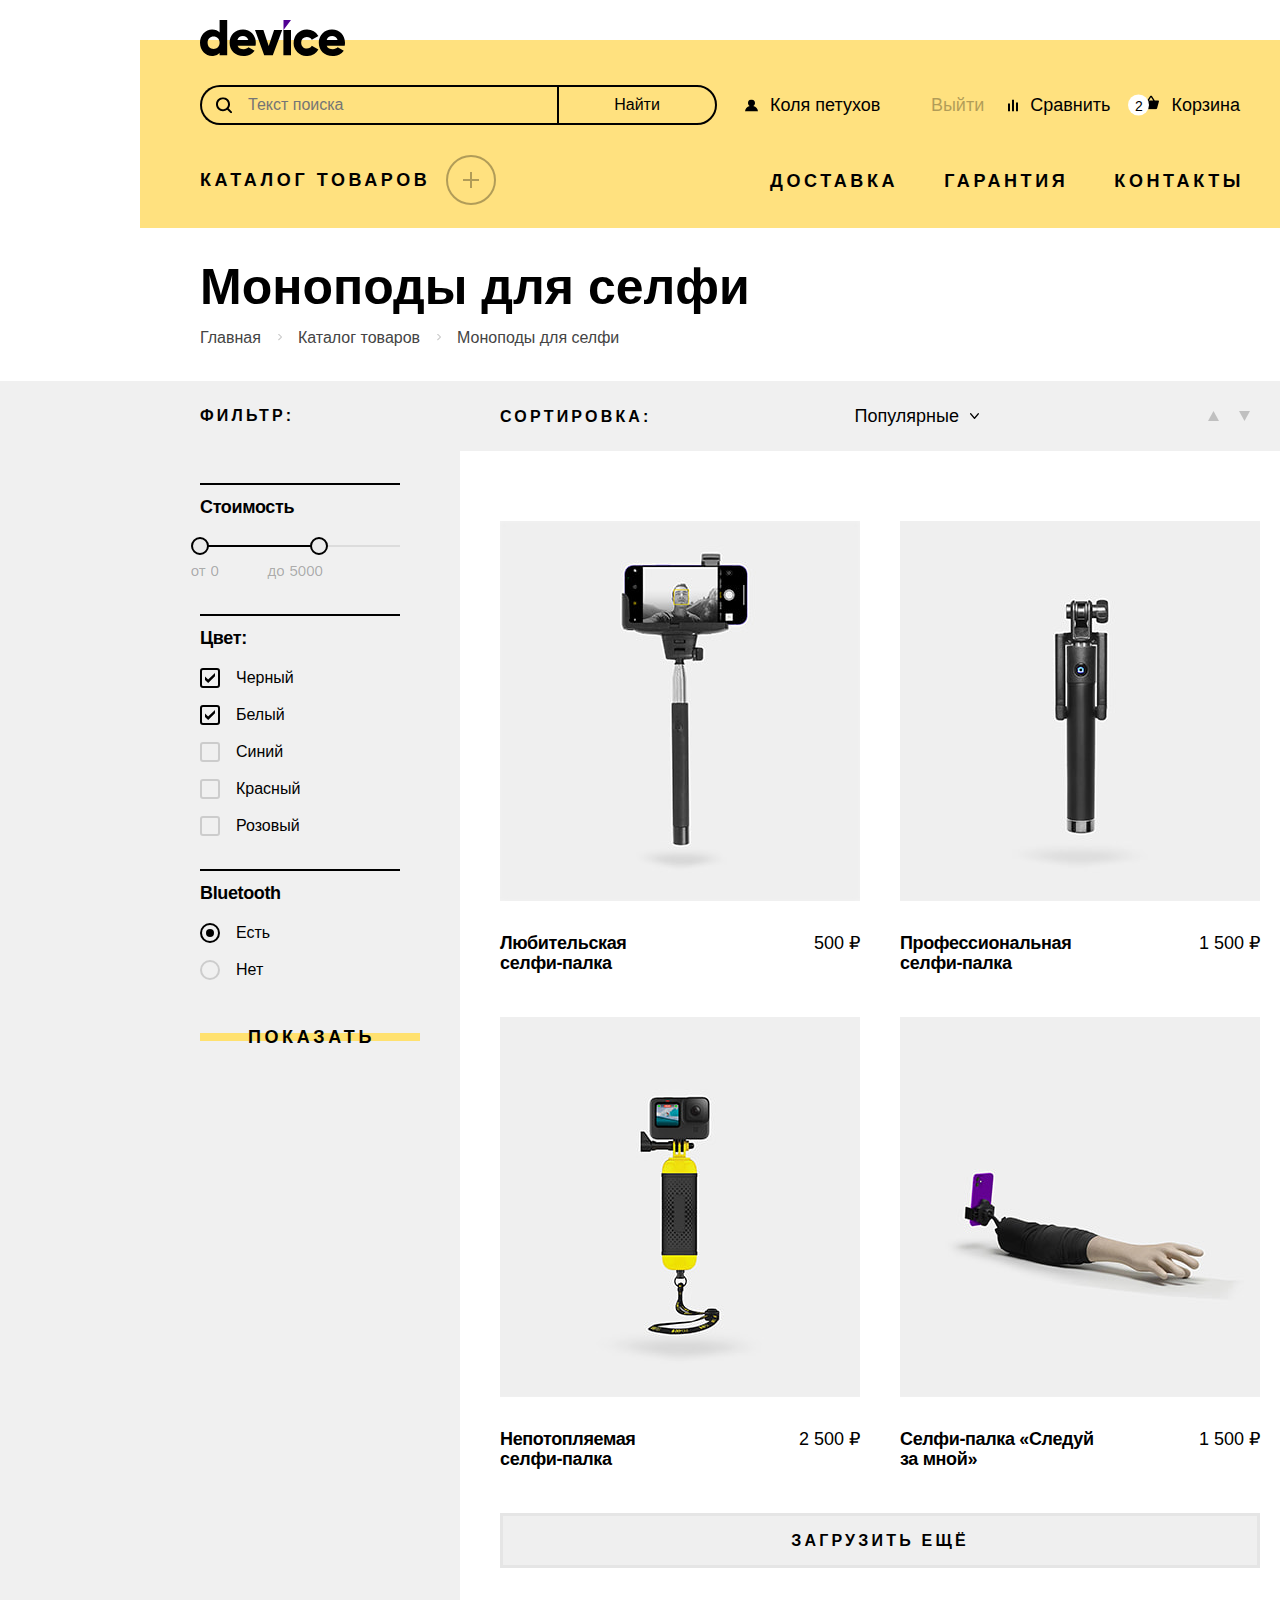
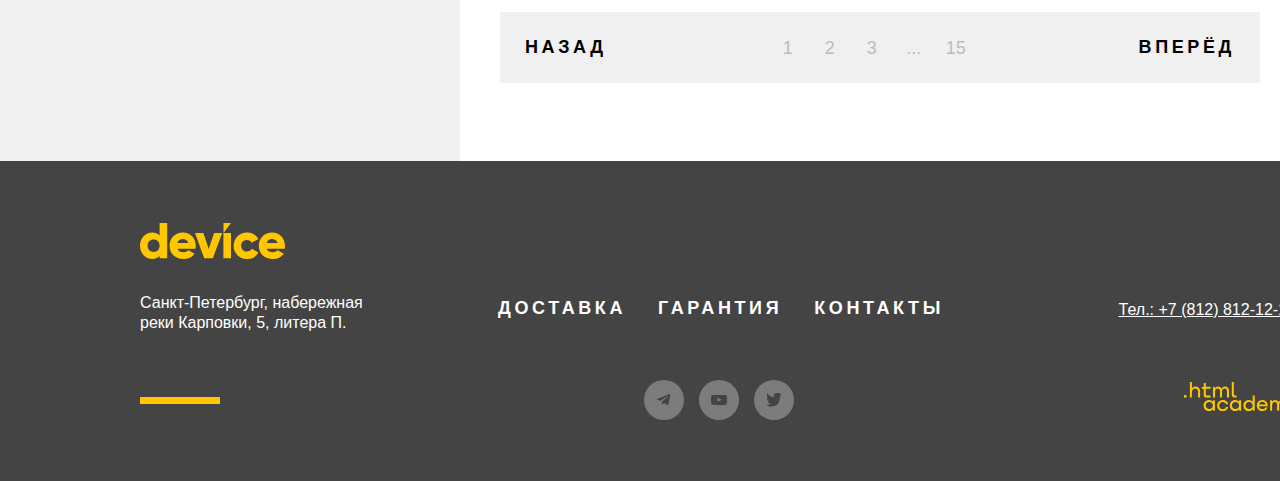
==== commit 0a6247c3: "Merge pull request #2 from IsaevaOlga/master" ====
--- a/catalog.html
+++ b/catalog.html
@@ -4,7 +4,7 @@
 <head>
   <meta charset="utf-8">
   <title>HTML Academy: Девайс</title>
-  <link rel="stylesheet" href="styles/styles.css">
+  <link rel="stylesheet" href="styles/styles.css" />
   <link rel="icon" type="image/x-icon" href="favicon.ico" />
   <link rel="icon" type="image/png" href="image/favicon.png" />
 </head>
@@ -15,7 +15,7 @@
   <div class="page_wrapper">
     <div class="container">
       <header class="page_header">
-        <a class="page_logo" href="#">
+        <a class="page_logo" href="index.html">
           <img alt="Логотип Девайс." src="image/logo_device.svg" width="145" height="36">
         </a>
 
@@ -189,7 +189,7 @@
 
         <ul class="breadcrumbs_list">
           <li class="breadcrumbs_item">
-            <a class="breadcrumbs_item_link" href="#">
+            <a class="breadcrumbs_item_link" href="index.html">
               Главная
             </a>
           </li>
@@ -214,7 +214,9 @@
             Список товаров с фильтрами
           </h2>
           <form class="catalog_form" action="https://echo.htmlacademy.ru/" method="get">
-            <h3 class="catalog_title">Фильтр:</h3>
+            <h3 class="catalog_title">
+              Фильтр:
+            </h3>
             <!-- стоимость -->
             <fieldset class="catalog_filter">
               <legend class="catalog_filter_title">
@@ -238,11 +240,11 @@
                 <div class="range_wrapper_inputs">
                   <label class="catalog_filter_label range_input_from" style="left: 0">
                     от
-                    <input class="range_input" type="number" value="0" name="min_price" />
+                    <input class="range_input" type="number" value="0" name="min_price">
                   </label>
                   <label class="catalog_filter_label range_input_to" style="left: 119px">
                     до
-                    <input class="range_input" type="number" value="5000" name="max_price" />
+                    <input class="range_input" type="number" value="5000" name="max_price">
                   </label>
                 </div>
               </div>
@@ -343,7 +345,7 @@
               <span class="catalog_title sorting_title">
                 Сортировка:
               </span>
-              <select class="select_sorting">
+              <select class="select_sorting" aria-label="Сортировка">
                 <option value="popular">
                   Популярные
                 </option>
@@ -358,12 +360,12 @@
               <div class="card_toggle">
                 <a class="card_toggle_sorting card_toggle_up" href="#">
                   <span class="visually_hidden">
-                    Показать от меньшего к большему
+                    Показать от меньшего к большему.
                   </span>
                 </a>
                 <a class="card_toggle_sorting card_toggle_down" href="#">
                   <span class="visually_hidden">
-                    Показать от большего к меньшему
+                    Показать от большего к меньшему.
                   </span>
                 </a>
               </div>
@@ -397,7 +399,6 @@
                   <a class="product_card_link" href="#">
                     <img class="product_img" src="image/product_2.jpg" width="360" height="380"
                       alt="Профессиональная селфи-палка.">
-                    <br>
                     <div class="container_text_product">
                       <h3 class="product_title">
                         Профессиональная
--- a/styles/styles.css
+++ b/styles/styles.css
@@ -82,7 +82,7 @@
 
 /* Заголовки */
 .title {
-  font-family: "Raleway", Arial, sans-serif;
+  font-family: "Raleway", "Arial", sans-serif;
   font-size: 50px;
   font-weight: 800;
   line-height: 50px;
@@ -99,7 +99,7 @@
   text-decoration: none;
   color: #000000;
   text-align: center;
-  font-family: "Raleway", Arial, sans-serif;
+  font-family: "Raleway", "Arial", sans-serif;
   font-size: 18px;
   font-weight: 800;
   line-height: 21px;
@@ -158,6 +158,7 @@
   color: #000000;
   background-color: transparent;
   border: 2px solid #000000;
+  border-right: none;
   border-radius: 50px 0 0 50px;
   background-image: url("../image/icons_search.svg");
   background-repeat: no-repeat;
@@ -166,7 +167,7 @@
 
 .button_search {
   min-width: 160px;
-  max-width: 250px;
+  max-width: 305px;
   padding: 8px;
   text-align: center;
   font: inherit;
@@ -177,7 +178,6 @@
   border: 2px solid #000000;
   border-radius: 0 50px 50px 0;
   cursor: pointer;
-  border-left: none;
   outline: none;
   position: relative;
 }
@@ -461,7 +461,7 @@
 .navigation_link {
   text-decoration: none;
   color: #000000;
-  font-family: "Raleway", Arial, sans-serif;
+  font-family: "Raleway", "Arial", sans-serif;
   font-size: 18px;
   font-weight: 800;
   line-height: 21px;
@@ -485,7 +485,7 @@
   z-index: 3;
   text-decoration: none;
   color: #000000;
-  font-family: "Raleway", Arial, sans-serif;
+  font-family: "Raleway", "Arial", sans-serif;
   font-size: 18px;
   font-weight: 800;
   line-height: 21px;
@@ -525,18 +525,6 @@
   transition: transform 0.2s ease-in;
 }
 
-.navigation {
-  display: grid;
-  padding: 0;
-  width: 100%;
-  grid-template-columns: 1fr 630px;
-  align-items: center;
-  gap: 26px;
-  justify-content: space-between;
-  position: relative;
-  z-index: 3;
-}
-
 .navigation_list_container {
   display: flex;
   flex-wrap: wrap;
@@ -568,9 +556,9 @@
   min-height: 161px;
 }
 
-.catalog_button:active~.submenu,
-.catalog_button:focus~.submenu,
-.catalog_sublist_container:focus-within>.submenu {
+.catalog_button:active ~ .submenu,
+.catalog_button:focus ~ .submenu,
+.catalog_sublist_container:focus-within > .submenu {
   display: flex;
 }
 
@@ -782,7 +770,7 @@
   background-color: transparent;
   text-decoration: none;
   color: #000000;
-  font-family: "Raleway", Arial, sans-serif;
+  font-family: "Raleway", "Arial", sans-serif;
   font-weight: 800;
   line-height: 24px;
   letter-spacing: -0.02em;
@@ -875,8 +863,8 @@
   display: flex;
   position: relative;
   justify-content: center;
-  min-width: 160px;
-  min-height: 40px;
+  width: 160px;
+  height: 40px;
   margin-bottom: 35px;
   z-index: 1;
 }
@@ -975,7 +963,7 @@
   padding: 41px 140px 36px 145px;
   text-decoration: none;
   color: #000000;
-  font-family: "Raleway", Arial, sans-serif;
+  font-family: "Raleway", "Arial", sans-serif;
   font-weight: 800;
   font-size: 20px;
   line-height: 23px;
@@ -1185,7 +1173,7 @@
 .button_subscribe {
   max-width: 330px;
   padding: 14px 35px;
-  font-family: "Raleway", Arial, sans-serif;
+  font-family: "Raleway", "Arial", sans-serif;
   font-weight: 800;
   font-size: 18px;
   line-height: 21px;
@@ -1262,7 +1250,7 @@
 .footer_navigation_link {
   text-decoration: none;
   color: #ffffff;
-  font-family: "Raleway", Arial, sans-serif;
+  font-family: "Raleway", "Arial", sans-serif;
   font-weight: 800;
   font-size: 18px;
   line-height: 21px;
@@ -1357,7 +1345,7 @@
   text-decoration: none;
   padding: 2px 3px 0 0;
   margin-left: auto;
-  fill: #FFC700;
+  fill: #ffc700;
 }
 
 /* Каталог */
@@ -1425,7 +1413,7 @@
 }
 
 .catalog_title {
-  font-family: "Raleway", Arial, sans-serif;
+  font-family: "Raleway", "Arial", sans-serif;
   font-weight: 800;
   line-height: 19px;
   font-size: 16px;
@@ -1533,7 +1521,7 @@
 }
 
 .range_input {
-  width: 60px;
+  width: 40px;
   padding: 0;
   margin-left: 5px;
   font: inherit;
@@ -1590,7 +1578,7 @@
   border-radius: 3px;
 }
 
-.control_input_checkbox:checked+.control_mark {
+.control_input_checkbox:checked + .control_mark {
   background-image: url("../image/tick.svg");
   background-position: 50% 50%;
   background-repeat: no-repeat;
@@ -1607,11 +1595,11 @@
   border-radius: 50%;
 }
 
-.control_input_radio:checked+.control_radio {
+.control_input_radio:checked + .control_radio {
   border-color: #000000;
 }
 
-.control_input_radio:checked+.control_radio::before {
+.control_input_radio:checked + .control_radio::before {
   position: absolute;
   width: 8px;
   height: 8px;
@@ -1654,9 +1642,9 @@
   padding-right: 32px;
   -webkit-appearance: none;
   appearance: none;
-  background-image: url("../images/svg/select-arrow.svg");
+  background-image: url("../image/arrow_list.svg");
   background-repeat: no-repeat;
-  background-position: right 12px top 50%;
+  background-position: right 2px top 50%;
   max-width: 400px;
 }
 
@@ -1780,7 +1768,7 @@
   right: 27px;
   border: 2px solid rgba(0, 0, 0, 0.6);
   border-radius: 50%;
-  font-family: "Raleway", Arial, sans-serif;
+  font-family: "Raleway", "Arial", sans-serif;
   font-weight: 800;
   font-size: 14px;
   line-height: 16px;
@@ -1795,7 +1783,7 @@
   width: 100%;
   text-decoration: none;
   text-align: center;
-  font-family: "Raleway", Arial, sans-serif;
+  font-family: "Raleway", "Arial", sans-serif;
   font-weight: 800;
   font-size: 16px;
   line-height: 19px;
@@ -1819,7 +1807,7 @@
 
 .pagination_button {
   padding: 25px;
-  font-family: "Raleway", Arial, sans-serif;
+  font-family: "Raleway", "Arial", sans-serif;
   font-weight: 800;
   font-size: 18px;
   line-height: 21px;
@@ -1842,6 +1830,7 @@
 }
 
 .pagination_link {
+  margin-right: 2px;
   min-width: 40px;
   height: 40px;
   text-align: center;
@@ -1938,18 +1927,16 @@
   outline-offset: 2px;
 }
 
-.control:hover,
 .control:hover {
   opacity: 0.6;
 }
 
-.control:active,
 .control:active {
   opacity: 0.3;
 }
 
-.control_input_radio:focus+.control_radio::after,
-.control_input_checkbox:focus+.control_mark::after {
+.control_input_radio:focus + .control_radio::after,
+.control_input_checkbox:focus + .control_mark::after {
   content: "";
   width: 20px;
   height: 20px;
@@ -1960,8 +1947,6 @@
   outline-offset: 2px;
 }
 
-.control_input_radio:disabled,
-.control_input_checkbox:disabled,
 .control_input_radio:disabled,
 .control_input_checkbox:disabled {
   opacity: 0.1;
@@ -2382,7 +2367,7 @@
   display: grid;
   grid-template-columns: 1fr 1fr;
   gap: 40px;
-  margin-bottom: 62px;
+  margin-bottom: 42px;
 }
 
 .inputs_wrapper:last-of-type {
@@ -2445,23 +2430,19 @@
 }
 
 .error_text {
-  position: absolute;
-  left: 0;
-  bottom: -21px;
+  margin-top: 4px;
   color: #ff3d3d;
   font-size: 14px;
   line-height: 20px;
   display: none;
 }
 
-.email_input.is_invalid+.error_text {
+.email_input.is_invalid + .error_text {
   display: block;
 }
 
 .info_text {
-  position: absolute;
-  left: 0;
-  bottom: -21px;
+  margin-top: 4px;
   color: #000000;
   font-size: 14px;
   line-height: 20px;
@@ -2474,7 +2455,7 @@
   background-position: right 24px center;
 }
 
-.user_name_input:placeholder-shown+.info_text {
+.user_name_input:placeholder-shown + .info_text {
   display: block;
 }
 
@@ -2541,8 +2522,8 @@
   outline: none;
 }
 
-.tooltip_button:hover+.tooltip_text,
-.tooltip_button:focus+.tooltip_text {
+.tooltip_button:hover + .tooltip_text,
+.tooltip_button:focus + .tooltip_text {
   opacity: 1;
   visibility: visible;
   transition-delay: 0s;
@@ -2615,3 +2596,8 @@
 .order_form_submit {
   width: 200px;
 }
+
+.focus_element:focus{
+  outline: #af4fff 2px solid;
+  outline-offset: 2px;
+}
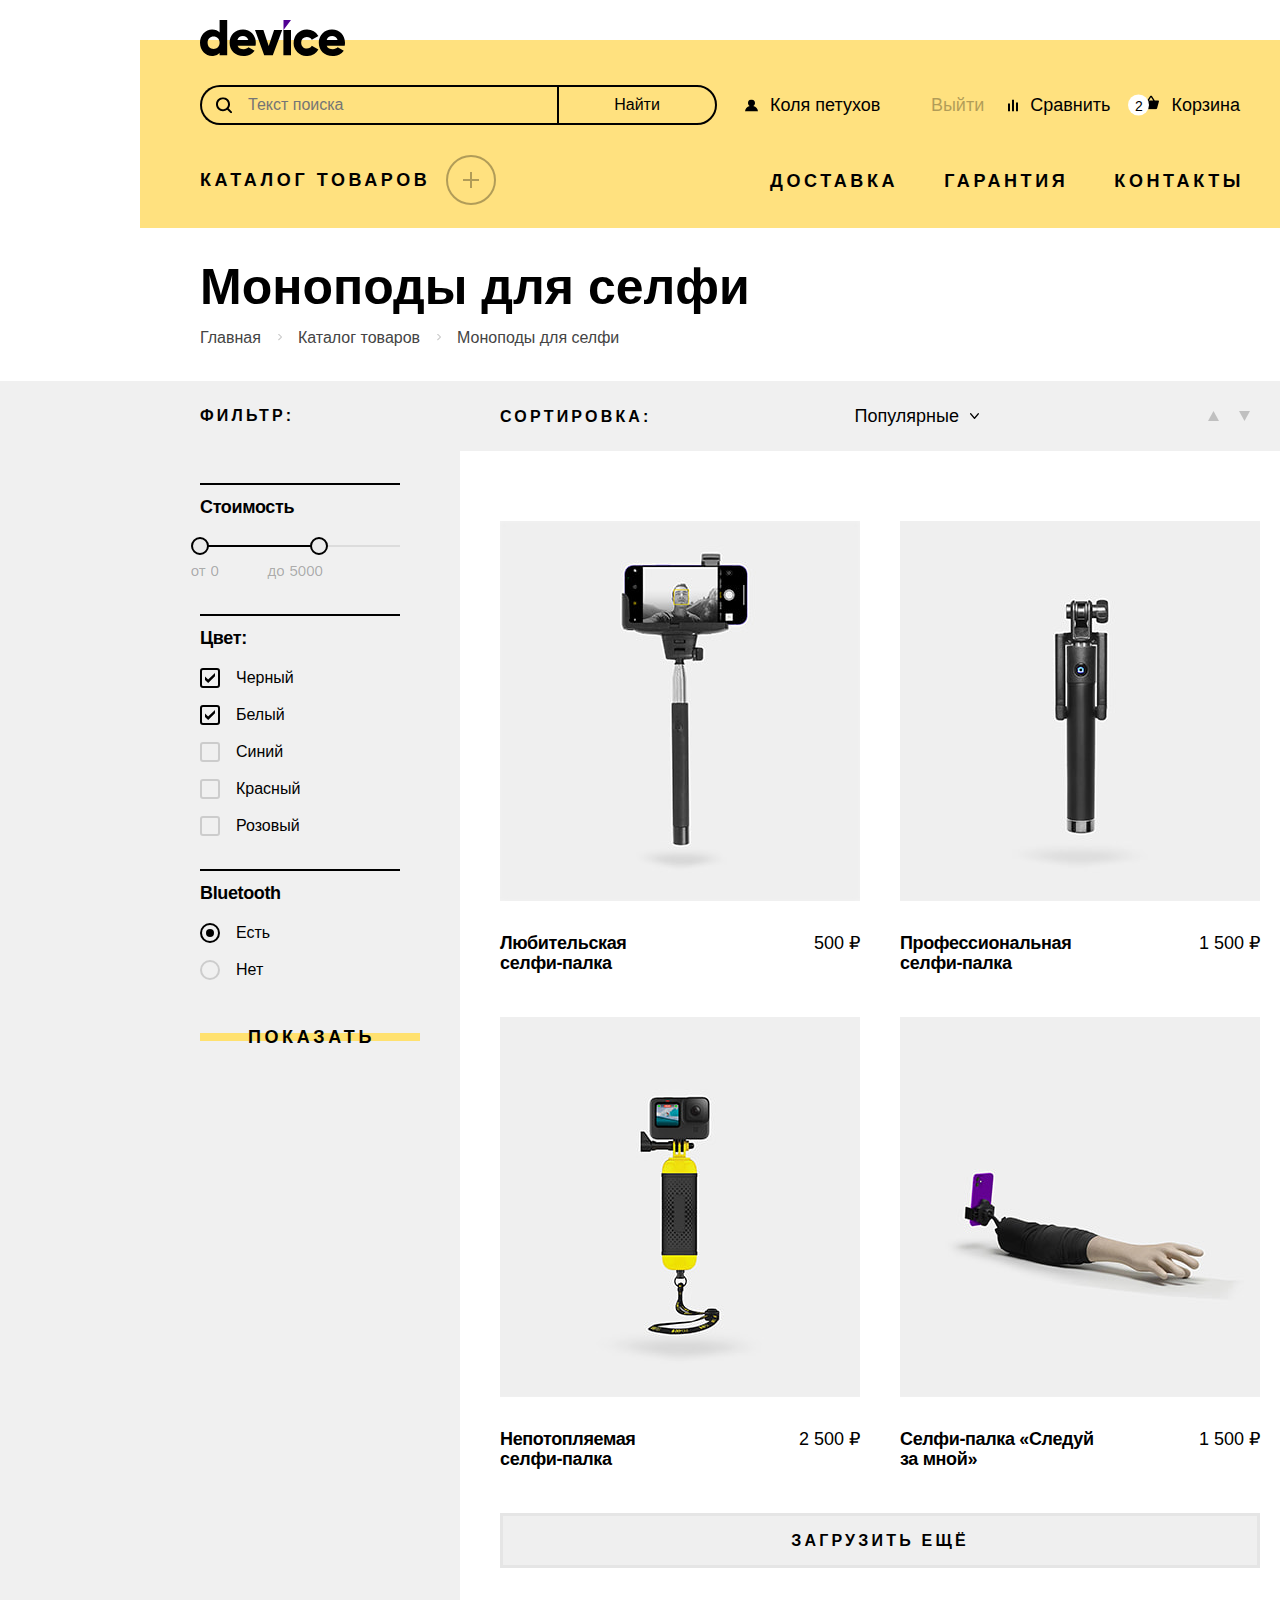
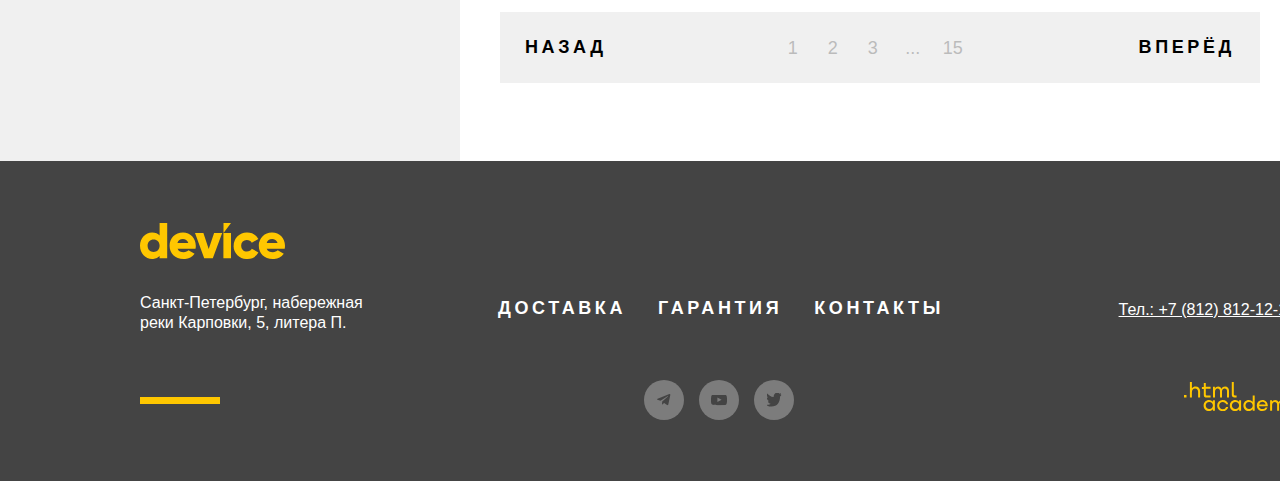
==== commit 003fbc40: "Merge pull request #3 from IsaevaOlga/master" ====
--- a/catalog.html
+++ b/catalog.html
@@ -4,9 +4,9 @@
 <head>
   <meta charset="utf-8">
   <title>HTML Academy: Девайс</title>
-  <link rel="stylesheet" href="styles/styles.css" />
-  <link rel="icon" type="image/x-icon" href="favicon.ico" />
-  <link rel="icon" type="image/png" href="image/favicon.png" />
+  <link rel="stylesheet" href="styles/styles.css">
+  <link rel="icon" type="image/x-icon" href="favicon.ico">
+  <link rel="icon" type="image/png" href="image/favicon.png">
 </head>
 
 <body>
@@ -64,7 +64,7 @@
                         селфи-палка
                       </h3>
                     </a>
-                    <button class="basket_button_delete">
+                    <button class="basket_button_delete" type="button">
                       <span class="visually_hidden">
                         Удалить товар из корзины.
                       </span>
@@ -80,7 +80,7 @@
                         селфи-палка
                       </h3>
                     </a>
-                    <button class="basket_button_delete">
+                    <button class="basket_button_delete" type="button">
                       <span class="visually_hidden">
                         Удалить товар из корзины.
                       </span>
--- a/styles/styles.css
+++ b/styles/styles.css
@@ -67,9 +67,9 @@
 }
 
 .container {
-  width: 1240px;
+  width: 1160px;
   margin: 0 auto;
-  padding: 0 40px;
+  padding: 0;
 }
 
 .page_wrapper {
@@ -603,7 +603,7 @@
   justify-content: space-between;
   position: absolute;
   top: 173px;
-  left: 70px;
+  left: 30px;
   z-index: 3;
 }
 
@@ -671,7 +671,7 @@
 .slider_image {
   position: absolute;
   top: 0;
-  left: 40px;
+  left: 0;
   width: 560px;
   margin-right: 40px;
   transform: translateY(-38px);
@@ -861,10 +861,11 @@
 
 .tabs_caption {
   display: flex;
+  flex-wrap: wrap;
   position: relative;
   justify-content: center;
-  width: 160px;
-  height: 40px;
+  max-width: 160px;
+  min-height: 40px;
   margin-bottom: 35px;
   z-index: 1;
 }
@@ -1352,7 +1353,7 @@
 /* Хлебные крошки */
 
 .breadcrumbs {
-  padding: 34px 100px 34px 100px;
+  padding: 34px 100px 34px 60px;
 }
 
 .breadcrumbs_title {
@@ -1830,7 +1831,6 @@
 }
 
 .pagination_link {
-  margin-right: 2px;
   min-width: 40px;
   height: 40px;
   text-align: center;
@@ -2180,7 +2180,7 @@
   background-color: #000000;
 }
 
-.range_toggle:focus:after {
+.range_toggle:focus::after {
   content: "";
   position: absolute;
   top: 0;
@@ -2191,11 +2191,11 @@
   outline-offset: 4px;
 }
 
-.card_toggle_sorting:hover:after {
+.card_toggle_sorting:hover::after {
   background-color: rgba(0, 0, 0, 0.5);
 }
 
-.card_toggle_sorting:active:after {
+.card_toggle_sorting:active::after {
   background-color: #000000;
 }
 
@@ -2257,7 +2257,6 @@
 
 .pagination_item:focus-within {
   outline: #af4fff 2px solid;
-  outline-offset: 2px;
 }
 
 .pagination_link.is_active:hover {
@@ -2414,17 +2413,19 @@
   background-color: #dcdcdc;
 }
 
-.email_input {
-  background-image: url("../image/modal_email_icons.svg");
-  background-repeat: no-repeat;
-  background-position: right 24px center;
-}
-
-.email_input.is_invalid {
+.input_email:active {
+  color: #444444;
+}
+
+.input_email:focus {
+  background-color: #dcdcdc;
+}
+
+.input_email.is_invalid {
   outline: 2px solid #ff3d3d;
 }
 
-.email_input:disabled {
+.input_email:disabled {
   opacity: 0.3;
   pointer-events: none;
 }
